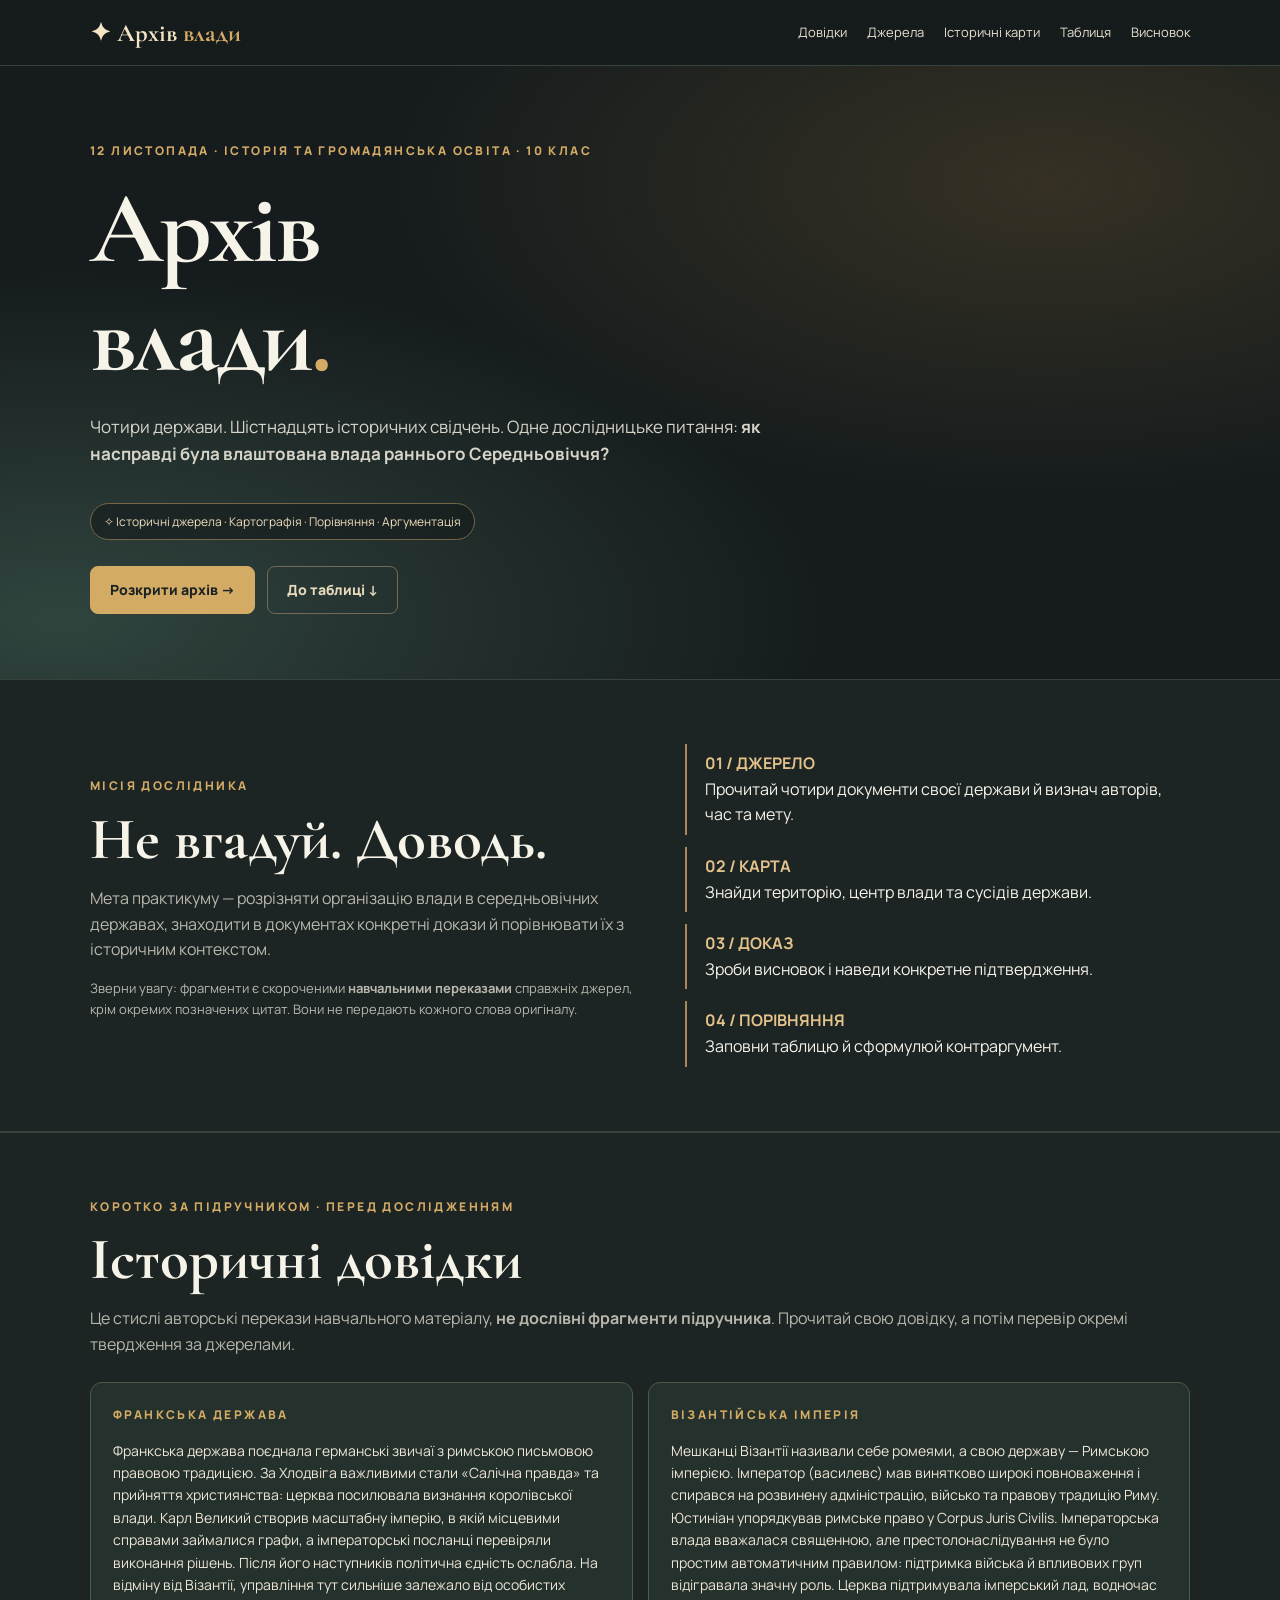
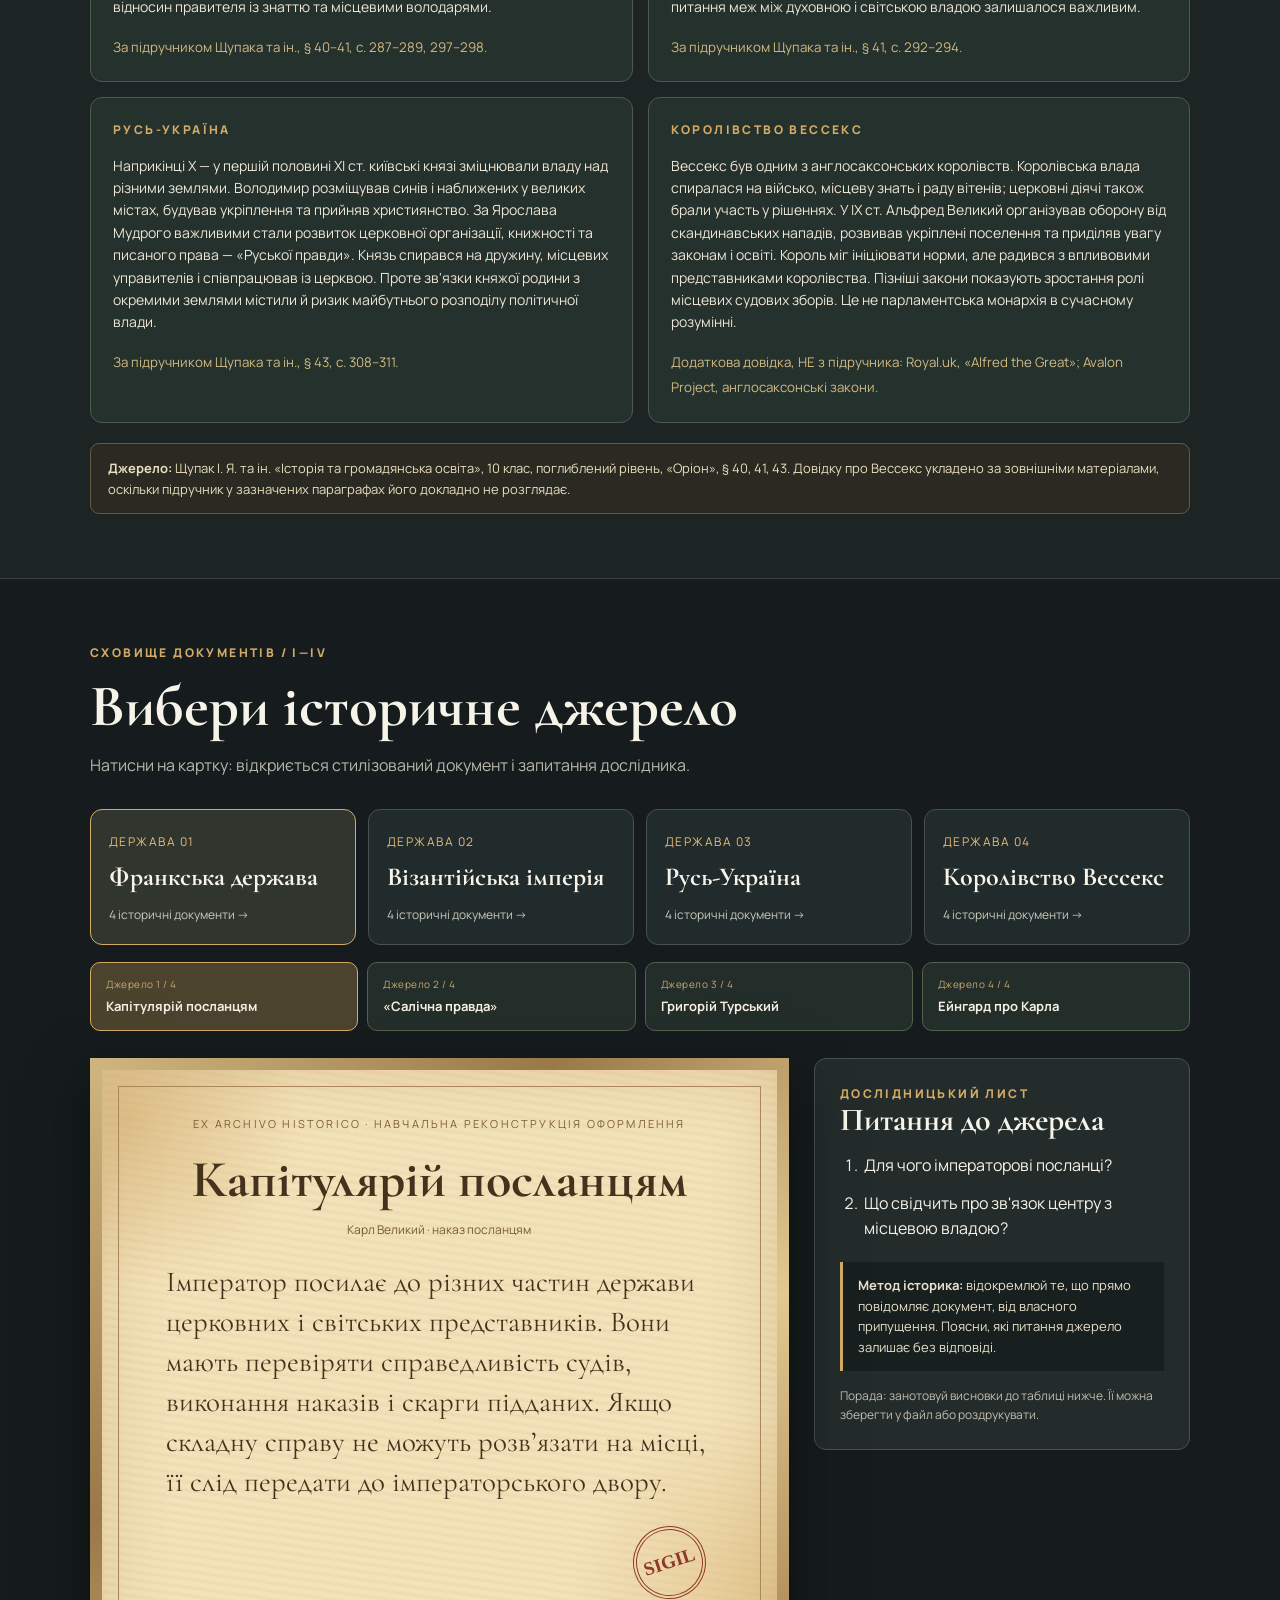
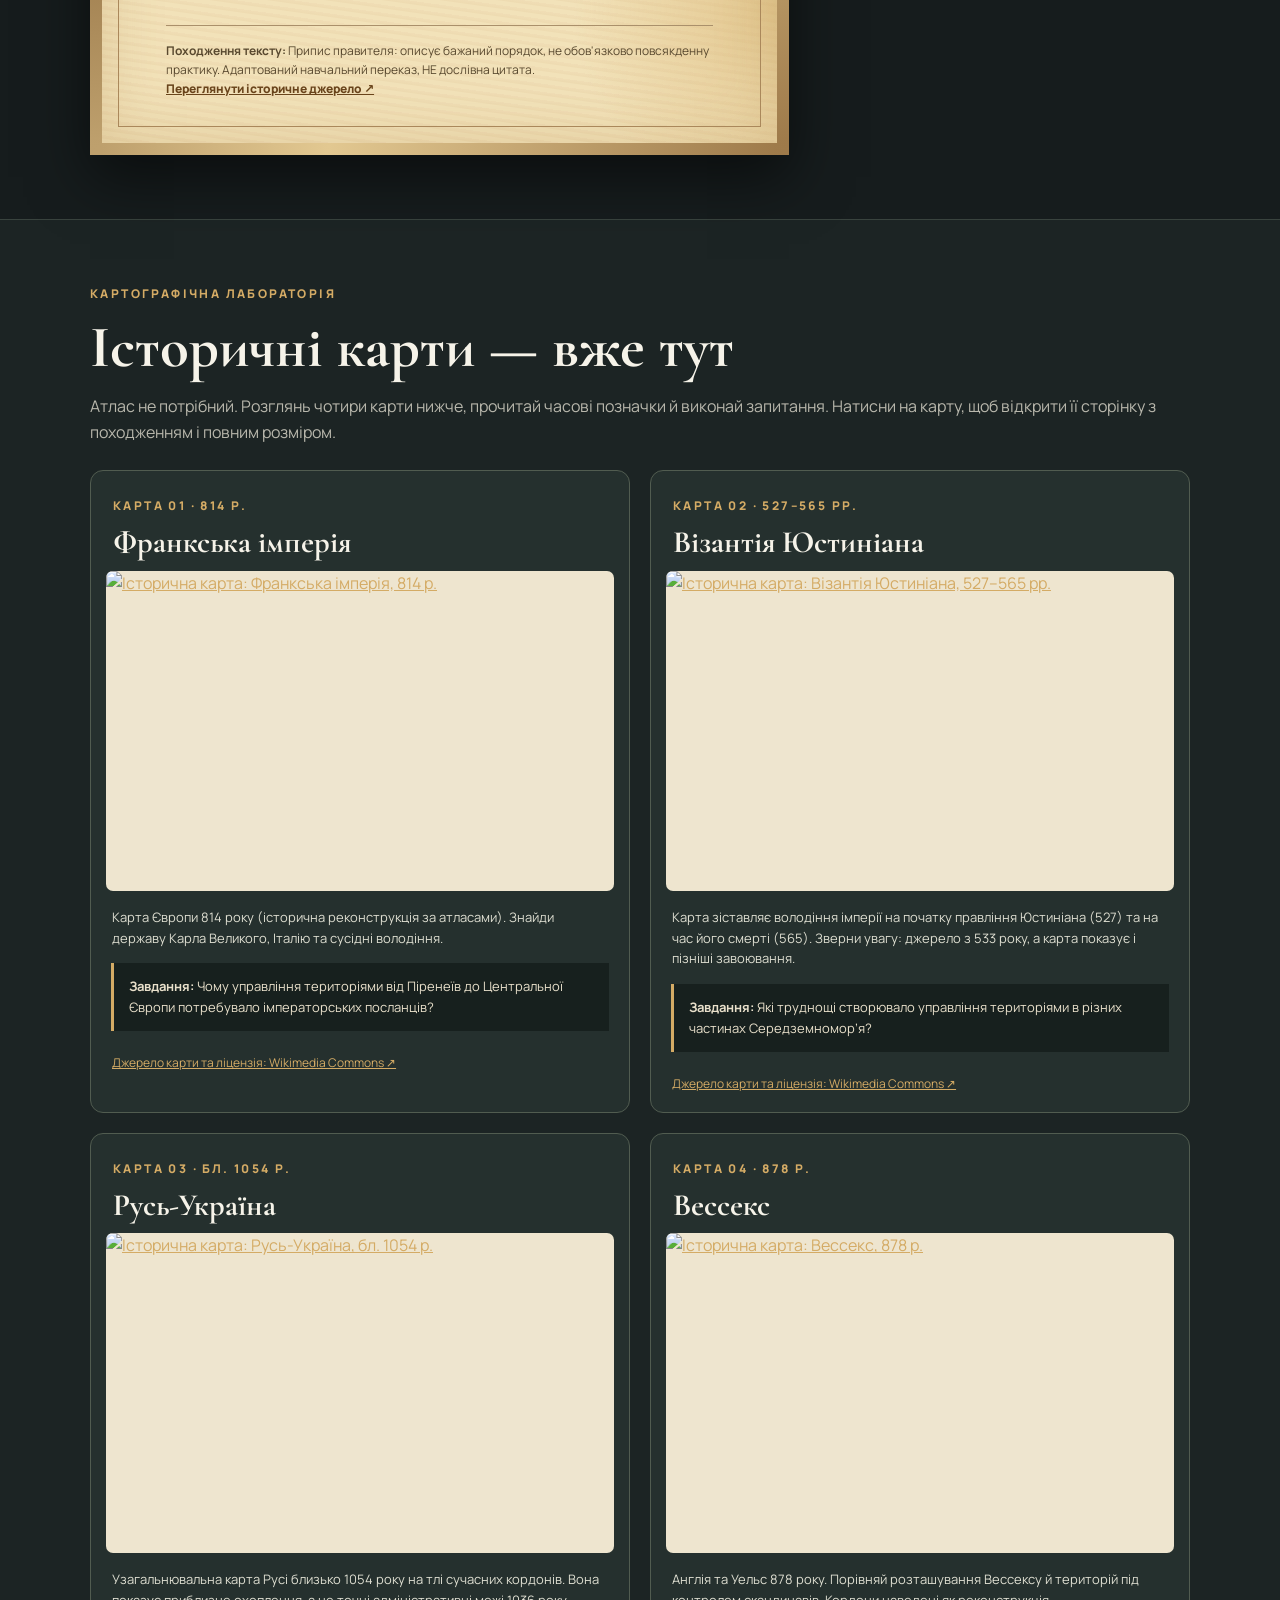
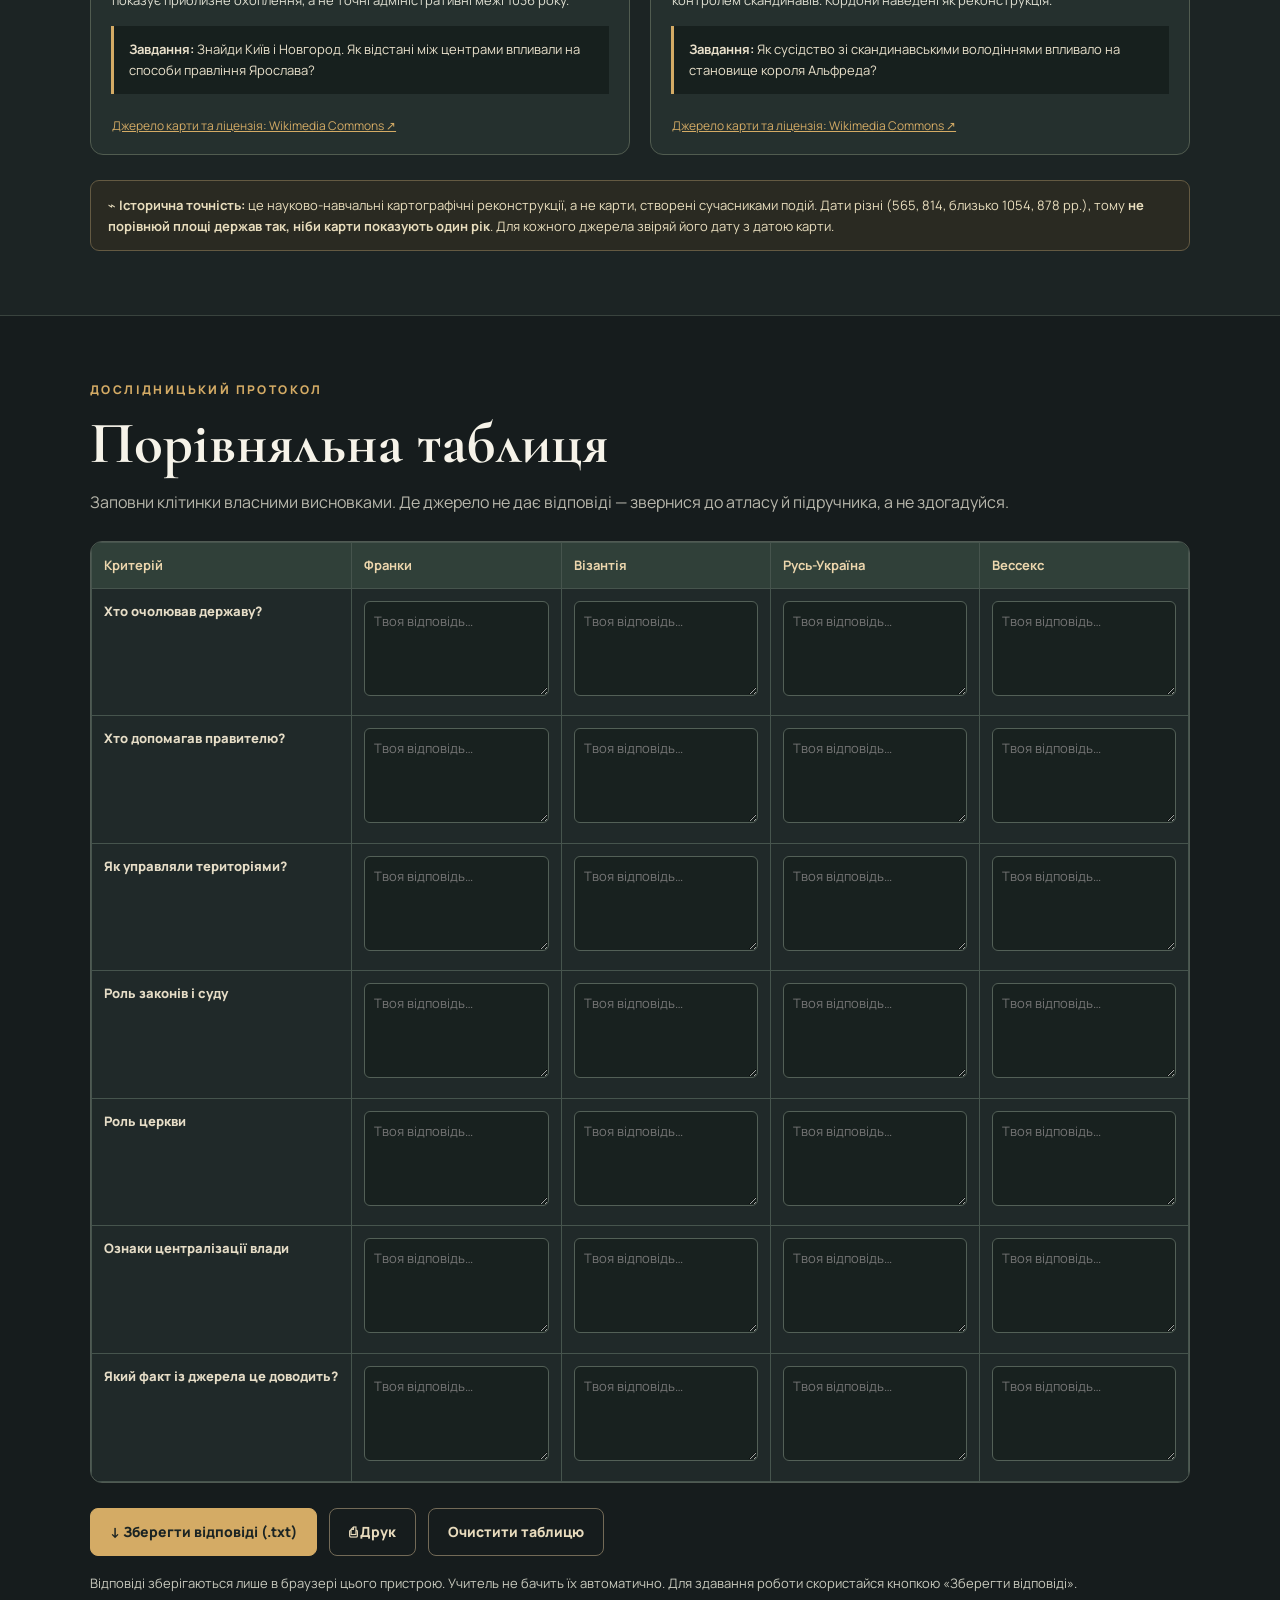
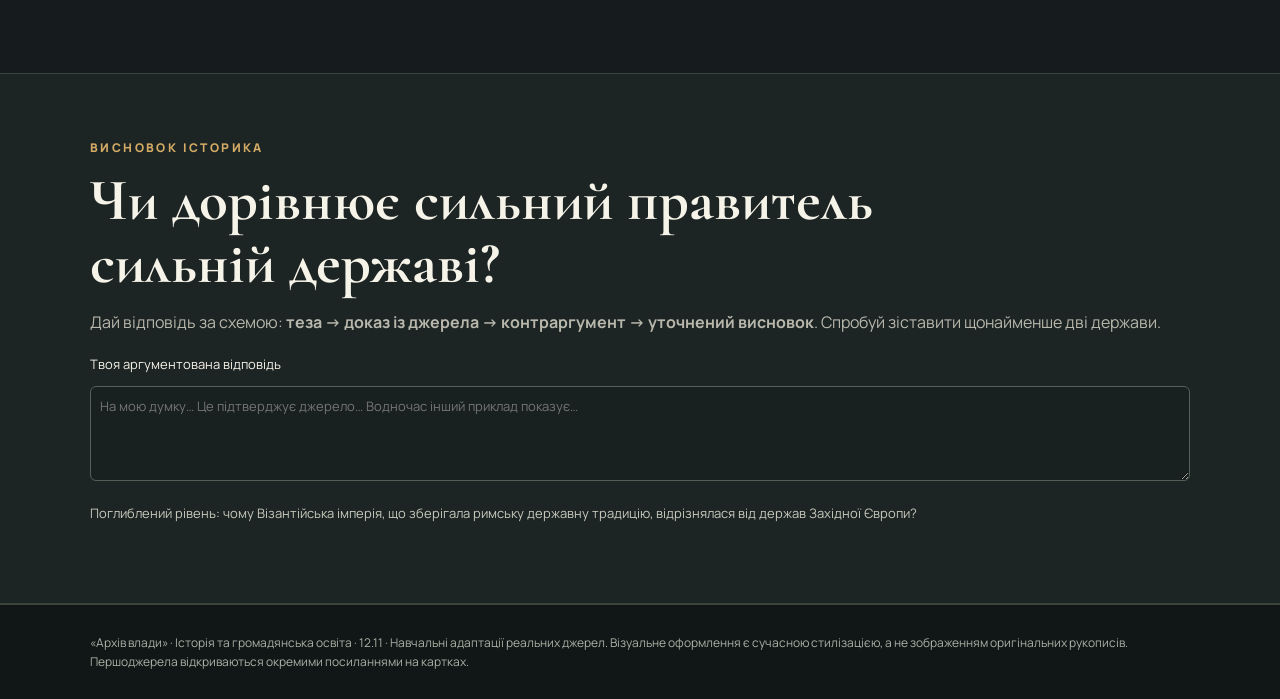
==== Історія та ГО/12.11/index.html @ 0105c7e1 "Виправити порівняльну таблицю для 4 держав після додавання 16 джерел" ====
<!doctype html>
<html lang="uk">
<head>
<meta charset="utf-8"><meta name="viewport" content="width=device-width,initial-scale=1">
<meta name="theme-color" content="#171d20"><meta name="description" content="Інтерактивний історичний практикум для 10 класу: досліджуємо форми влади ранньосередньовічних держав за історичними джерелами.">
<title>Архів влади — Практикум 12.11</title>
<style>
@import url('https://fonts.googleapis.com/css2?family=Cormorant+Garamond:wght@500;600;700&family=Manrope:wght@400;500;600;700;800&display=swap');
:root{--bg:#161c1d;--panel:#212a2a;--cream:#f4e5bd;--ink:#44321d;--gold:#d4ab65;--muted:#b8b7ac;--line:#56605a}
*{box-sizing:border-box}html{scroll-behavior:smooth}body{margin:0;background:var(--bg);color:#f6f3e9;font-family:Manrope,system-ui,sans-serif;line-height:1.6}button,textarea,input{font:inherit}a{color:var(--gold)}button{cursor:pointer}
.wrap{width:min(1100px,calc(100% - 36px));margin:auto}
header{border-bottom:1px solid #38423f;background:#161c1de8;position:sticky;top:0;z-index:10;backdrop-filter:blur(15px)}
.bar{display:flex;gap:20px;justify-content:space-between;align-items:center;min-height:65px}.brand{font-family:'Cormorant Garamond',serif;font-size:25px;font-weight:700;color:#f4e6c5;text-decoration:none}.brand span{color:var(--gold)}
nav{display:flex;gap:20px;flex-wrap:wrap}nav a{color:#e8e1d2;text-decoration:none;font-size:13px}nav a:hover{color:var(--gold)}
.hero{padding:75px 0 65px;position:relative;overflow:hidden;background:radial-gradient(ellipse at 82% 19%,#5a482b77,transparent 44%),radial-gradient(ellipse at 5% 90%,#30443e,transparent 44%)}
.eyebrow{color:var(--gold);font-size:12px;letter-spacing:.2em;font-weight:800;text-transform:uppercase}
h1,h2,h3{font-family:'Cormorant Garamond',Georgia,serif;line-height:1.06;margin:0}h1{font-size:clamp(56px,8vw,112px);margin:14px 0 22px;letter-spacing:-.03em}h2{font-size:clamp(38px,5vw,59px);margin:12px 0 16px}h3{font-size:31px}p{margin:0 0 15px}.lead{font-size:17px;max-width:680px;color:#d7d5ca}.hero__badge{display:inline-flex;border:1px solid #776548;padding:8px 13px;border-radius:40px;background:#151a1b99;font-size:12px;color:#edddbc;margin-top:20px}
.actions{display:flex;gap:12px;flex-wrap:wrap;margin-top:26px}.btn{display:inline-flex;align-items:center;justify-content:center;gap:8px;text-decoration:none;color:#1b2423;background:var(--gold);border:1px solid var(--gold);border-radius:8px;padding:12px 19px;font-weight:800;font-size:14px}.btn.alt{background:transparent;color:#e8dbbd;border-color:#736a57}.btn:hover{filter:brightness(1.11)}
section{padding:64px 0}.intro{background:#1c2424;border-block:1px solid #39433e}.intro-grid{display:grid;grid-template-columns:1.1fr 1fr;gap:40px;align-items:center}.muted{color:var(--muted)}.steps{display:grid;gap:12px}.step{border-left:2px solid #aa8757;padding:7px 0 7px 18px}.step b{color:#e4c38b}.small{font-size:13px}
.card-grid{display:grid;grid-template-columns:repeat(4,1fr);gap:12px;margin-top:30px}.mini{border:1px solid #48514b;background:#222b2b;padding:18px;border-radius:12px;text-align:left;color:inherit}.mini:hover,.mini.active{border-color:var(--gold);background:#30362e}.mini .digit{color:#e8bb76;font-size:12px;letter-spacing:.12em}.mini strong{display:block;font-family:'Cormorant Garamond',serif;font-size:26px;line-height:1.12;margin:9px 0}.mini span:last-child{color:#c9c9be;font-size:12px}
.document-layout{display:grid;grid-template-columns:minmax(0,1.3fr) minmax(275px,.7fr);gap:25px;align-items:start;margin-top:27px}.parchment{position:relative;padding:45px clamp(22px,5vw,65px);color:var(--ink);border:12px solid #b99a64;border-image:linear-gradient(135deg,#ceb47e,#9a7849,#e2c891,#9e7a4a) 1;background:radial-gradient(circle at 4% 7%,#d4ae70a0,transparent 19%),radial-gradient(circle at 99% 80%,#d9b67599,transparent 23%),repeating-linear-gradient(8deg,#f2e2b9,#f2e2b9 4px,#eedbb1 5px,#f0ddb5 8px);box-shadow:0 22px 55px #0008,inset 0 0 60px #a67d3944;min-height:530px}
.parchment:before{content:"";position:absolute;inset:16px;border:1px solid #aa885b;pointer-events:none}.archive-mark{font-size:11px;letter-spacing:.2em;text-transform:uppercase;text-align:center;color:#795d38;margin-bottom:20px}.parchment h3{font-size:clamp(35px,4.5vw,52px);text-align:center}.folio{text-align:center;margin:12px 0 23px;color:#775b33;font-size:12px}.script{font-family:'Cormorant Garamond',Georgia,serif;font-size:clamp(23px,2.4vw,29px);line-height:1.38;white-space:pre-line}.seal{font-family:Georgia,serif;border:4px double #8d3829;color:#8d3829;width:73px;height:73px;border-radius:50%;display:grid;place-items:center;font-weight:700;transform:rotate(-18deg);margin:24px 7px 0 auto;font-size:19px}.source-note{margin-top:26px;border-top:1px solid #aa906b;padding-top:15px;font-size:12px;color:#59492f}.source-note a{color:#69441b;font-weight:800}
.research{background:#232c2b;border:1px solid #47524d;padding:25px;border-radius:12px}.research h3{font-size:32px}.research ol{padding-left:21px}.research li{padding-left:3px;margin:12px 0}.prompt{background:#17201e;border-left:3px solid var(--gold);padding:13px 15px;font-size:13px;color:#e9e0cb;margin-top:20px}.details{margin-top:15px;font-size:12px;color:#c2bcb0}
#atlas{background:#1c2424;border-block:1px solid #39433e}.atlas-grid{display:grid;grid-template-columns:repeat(2,1fr);gap:14px;margin:25px 0}.atlas-item{background:#242e2d;border:1px solid #46524b;border-radius:12px;padding:18px}.atlas-item h3{font-size:27px;margin-bottom:8px}.atlas-item p{font-size:13px;color:#d5d3c7}.atlas-item b{color:var(--gold)}.notice{font-size:13px;padding:14px 17px;border:1px solid #645a42;background:#2a2a22;border-radius:9px;color:#e8ddbd}
.table-scroll{overflow:auto;border:1px solid #505a53;border-radius:12px;margin:25px 0;background:#202929}
table{border-collapse:collapse;width:100%;min-width:950px}th,td{border:1px solid #46544d;padding:12px;vertical-align:top}th{background:#304039;text-align:left;color:#ecd6ad;font-size:13px}td:first-child{font-weight:800;min-width:180px;color:#e6ddc7;font-size:13px}textarea{width:100%;resize:vertical;min-height:95px;border:1px solid #536057;border-radius:6px;background:#18211f;color:#f3eddc;padding:9px;outline:none;font-size:13px}textarea:focus{border-color:#d7b875}.response{width:100%;min-height:95px;margin-top:10px}.bar-actions{display:flex;gap:12px;flex-wrap:wrap;margin:17px 0}.secondary{color:#c8c9bd;font-size:13px}.foot{background:#111716;border-top:1px solid #3d463e;padding:28px 0;color:#aab1a7;font-size:12px}.foot a{color:#d4b97c}.sr{position:absolute;width:1px;height:1px;overflow:hidden;clip:rect(0,0,0,0)}@media(max-width:850px){.card-grid{grid-template-columns:repeat(2,1fr)}.document-layout,.intro-grid{grid-template-columns:1fr}.atlas-grid{grid-template-columns:1fr}nav{gap:10px}nav a{font-size:11px}}@media(max-width:500px){h1{font-size:56px}.brand{font-size:21px}.bar{align-items:flex-start;flex-direction:column;padding:10px 0;gap:7px}.card-grid{gap:8px}.mini{padding:13px}.mini strong{font-size:22px}.parchment{padding:33px 20px;border-width:7px}.script{font-size:23px}section{padding:46px 0}}
@media print{header,.actions,.card-grid,.bar-actions,.foot{display:none!important}body{background:white;color:black}section{padding:16px 0}.parchment{box-shadow:none;min-height:auto}.document-layout{display:block}.research{margin-top:15px;color:black;background:white}.table-scroll{overflow:visible}table{min-width:0}textarea{color:black;background:white}}
.atlas-map-grid{display:grid;grid-template-columns:repeat(2,minmax(0,1fr));gap:20px;margin:25px 0}.atlas-map{padding:15px;border-radius:13px;border:1px solid #515c50;background:#25302e;overflow:hidden}.atlas-map__top{padding:6px 7px 12px}.atlas-map__top h3{margin-top:8px}.atlas-map img{display:block;width:100%;height:320px;object-fit:contain;background:#eee5cf;border-radius:7px;transition:transform .2s}.atlas-map a:hover img{transform:scale(1.015)}.atlas-map p{padding:16px 6px 0;color:#deded1;font-size:13px}.atlas-map .prompt{margin:10px 5px}.map-credit{display:inline-block;padding:12px 6px 4px;font-size:12px}@media(max-width:750px){.atlas-map-grid{grid-template-columns:1fr}.atlas-map img{height:auto;max-height:460px}}@media print{.atlas-map-grid{grid-template-columns:1fr}.atlas-map{break-inside:avoid}.atlas-map img{height:230px}}.context-grid{display:grid;grid-template-columns:repeat(2,minmax(0,1fr));gap:15px;margin-top:25px}.context-card{background:#25312d;border:1px solid #4d5a4d;padding:22px;border-radius:12px}.context-card p{margin:15px 0;color:#eee6d7;font-size:14px}.context-card small{color:#cfb982}.source-switch{display:flex;gap:9px;flex-wrap:wrap;margin-top:17px}.source-button{flex:1 1 180px;background:#232d29;border:1px solid #56604f;color:#f4eee3;text-align:left;border-radius:10px;padding:13px 15px}.source-button small{display:block;color:#c7a870;letter-spacing:.05em;font-size:10px}.source-button span{display:block;margin-top:4px;font-size:13px;font-weight:700}.source-button.picked{background:#4c432f;border-color:#d4ab65}@media(max-width:740px){.context-grid{grid-template-columns:1fr}}</style>
</head>
<body>
<header><div class="wrap bar"><a class="brand" href="#">✦ Архів <span>влади</span></a><nav><a href="#context">Довідки</a><a href="#archive">Джерела</a><a href="#atlas">Історичні карти</a><a href="#comparison">Таблиця</a><a href="#conclusion">Висновок</a></nav></div></header>
<main>
<div class="hero"><div class="wrap"><div class="eyebrow">12 листопада · Історія та громадянська освіта · 10 клас</div><h1>Архів<br>влади<span style="color:var(--gold)">.</span></h1><p class="lead">Чотири держави. Шістнадцять історичних свідчень. Одне дослідницьке питання: <b>як насправді була влаштована влада раннього Середньовіччя?</b></p><span class="hero__badge">✧ Історичні джерела · Картографія · Порівняння · Аргументація</span><div class="actions"><a class="btn" href="#archive">Розкрити архів →</a><a class="btn alt" href="#comparison">До таблиці ↓</a></div></div></div>
<section class="intro"><div class="wrap intro-grid"><div><div class="eyebrow">Місія дослідника</div><h2>Не вгадуй. Доводь.</h2><p class="muted">Мета практикуму — розрізняти організацію влади в середньовічних державах, знаходити в документах конкретні докази й порівнювати їх з історичним контекстом.</p><p class="small muted">Зверни увагу: фрагменти є скороченими <b>навчальними переказами</b> справжніх джерел, крім окремих позначених цитат. Вони не передають кожного слова оригіналу.</p></div><div class="steps"><div class="step"><b>01 / ДЖЕРЕЛО</b><div>Прочитай чотири документи своєї держави й визнач авторів, час та мету.</div></div><div class="step"><b>02 / КАРТА</b><div>Знайди територію, центр влади та сусідів держави.</div></div><div class="step"><b>03 / ДОКАЗ</b><div>Зроби висновок і наведи конкретне підтвердження.</div></div><div class="step"><b>04 / ПОРІВНЯННЯ</b><div>Заповни таблицю й сформулюй контраргумент.</div></div></div></div></section>
<section id="context" class="intro"><div class="wrap"><div class="eyebrow">Коротко за підручником · перед дослідженням</div><h2>Історичні довідки</h2><p class="muted">Це стислі авторські перекази навчального матеріалу, <b>не дослівні фрагменти підручника</b>. Прочитай свою довідку, а потім перевір окремі твердження за джерелами.</p><div id="textbook-cards" class="context-grid"></div><div class="notice" style="margin-top:20px"><b>Джерело:</b> Щупак І. Я. та ін. «Історія та громадянська освіта», 10 клас, поглиблений рівень, «Оріон», § 40, 41, 43. Довідку про Вессекс укладено за зовнішніми матеріалами, оскільки підручник у зазначених параграфах його докладно не розглядає.</div></div></section><section id="archive"><div class="wrap"><div class="eyebrow">Сховище документів / I—IV</div><h2>Вибери історичне джерело</h2><p class="muted">Натисни на картку: відкриється стилізований документ і запитання дослідника.</p><div class="card-grid" id="cards"></div><div class="source-switch" id="doc-switcher" aria-label="Вибір документа"></div><div class="document-layout"><article class="parchment"><div class="archive-mark">Ex archivo historico · Навчальна реконструкція оформлення</div><h3 id="doc-title"></h3><div class="folio" id="doc-folio"></div><div class="script" id="doc-text"></div><div class="seal" aria-hidden="true">SIGIL</div><div class="source-note"><b>Походження тексту:</b> <span id="doc-note"></span><div><a id="doc-link" href="#" target="_blank" rel="noopener noreferrer">Переглянути історичне джерело ↗</a></div></div></article><aside class="research"><div class="eyebrow">Дослідницький лист</div><h3>Питання до джерела</h3><ol id="questions"></ol><div class="prompt"><b>Метод історика:</b> відокремлюй те, що прямо повідомляє документ, від власного припущення. Поясни, які питання джерело залишає без відповіді.</div><div class="details">Порада: занотовуй висновки до таблиці нижче. Її можна зберегти у файл або роздрукувати.</div></aside></div></div></section>
<section id="atlas"><div class="wrap"><div class="eyebrow">Картографічна лабораторія</div><h2>Історичні карти — вже тут</h2><p class="muted">Атлас не потрібний. Розглянь чотири карти нижче, прочитай часові позначки й виконай запитання. Натисни на карту, щоб відкрити її сторінку з походженням і повним розміром.</p><div class="atlas-map-grid"><article class="atlas-map"><div class="atlas-map__top"><span class="eyebrow">КАРТА 01 · 814 р.</span><h3>Франкська імперія</h3></div><a href="https://commons.wikimedia.org/wiki/File:Europe_in_814%2C_Charlemagne%2C_Krum%2C_Nicephorus_I.png" target="_blank" rel="noopener noreferrer" title="Відкрити опис і походження карти"><img loading="lazy" src="https://commons.wikimedia.org/wiki/Special:Redirect/file/Europe%20in%20814%2C%20Charlemagne%2C%20Krum%2C%20Nicephorus%20I.png" alt="Історична карта: Франкська імперія, 814 р." decoding="async"></a><p>Карта Європи 814 року (історична реконструкція за атласами). Знайди державу Карла Великого, Італію та сусідні володіння.</p><div class="prompt"><b>Завдання:</b> Чому управління територіями від Піренеїв до Центральної Європи потребувало імператорських посланців?</div><a href="https://commons.wikimedia.org/wiki/File:Europe_in_814%2C_Charlemagne%2C_Krum%2C_Nicephorus_I.png" target="_blank" rel="noopener noreferrer" class="map-credit">Джерело карти та ліцензія: Wikimedia Commons ↗</a></article><article class="atlas-map"><div class="atlas-map__top"><span class="eyebrow">КАРТА 02 · 527–565 рр.</span><h3>Візантія Юстиніана</h3></div><a href="https://commons.wikimedia.org/wiki/File:Justinien_527-565.svg" target="_blank" rel="noopener noreferrer" title="Відкрити опис і походження карти"><img loading="lazy" src="https://commons.wikimedia.org/wiki/Special:Redirect/file/Justinien%20527-565.svg" alt="Історична карта: Візантія Юстиніана, 527–565 рр." decoding="async"></a><p>Карта зіставляє володіння імперії на початку правління Юстиніана (527) та на час його смерті (565). Зверни увагу: джерело з 533 року, а карта показує і пізніші завоювання.</p><div class="prompt"><b>Завдання:</b> Які труднощі створювало управління територіями в різних частинах Середземномор’я?</div><a href="https://commons.wikimedia.org/wiki/File:Justinien_527-565.svg" target="_blank" rel="noopener noreferrer" class="map-credit">Джерело карти та ліцензія: Wikimedia Commons ↗</a></article><article class="atlas-map"><div class="atlas-map__top"><span class="eyebrow">КАРТА 03 · бл. 1054 р.</span><h3>Русь-Україна</h3></div><a href="https://commons.wikimedia.org/wiki/File:Kievan_Rus_in_the_11th_Century.png" target="_blank" rel="noopener noreferrer" title="Відкрити опис і походження карти"><img loading="lazy" src="https://commons.wikimedia.org/wiki/Special:Redirect/file/Kievan%20Rus%20in%20the%2011th%20Century.png" alt="Історична карта: Русь-Україна, бл. 1054 р." decoding="async"></a><p>Узагальнювальна карта Русі близько 1054 року на тлі сучасних кордонів. Вона показує приблизне охоплення, а не точні адміністративні межі 1036 року.</p><div class="prompt"><b>Завдання:</b> Знайди Київ і Новгород. Як відстані між центрами впливали на способи правління Ярослава?</div><a href="https://commons.wikimedia.org/wiki/File:Kievan_Rus_in_the_11th_Century.png" target="_blank" rel="noopener noreferrer" class="map-credit">Джерело карти та ліцензія: Wikimedia Commons ↗</a></article><article class="atlas-map"><div class="atlas-map__top"><span class="eyebrow">КАРТА 04 · 878 р.</span><h3>Вессекс</h3></div><a href="https://commons.wikimedia.org/wiki/File:England_878.svg" target="_blank" rel="noopener noreferrer" title="Відкрити опис і походження карти"><img loading="lazy" src="https://commons.wikimedia.org/wiki/Special:Redirect/file/England%20878.svg" alt="Історична карта: Вессекс, 878 р." decoding="async"></a><p>Англія та Уельс 878 року. Порівняй розташування Вессексу й територій під контролем скандинавів. Кордони наведені як реконструкція.</p><div class="prompt"><b>Завдання:</b> Як сусідство зі скандинавськими володіннями впливало на становище короля Альфреда?</div><a href="https://commons.wikimedia.org/wiki/File:England_878.svg" target="_blank" rel="noopener noreferrer" class="map-credit">Джерело карти та ліцензія: Wikimedia Commons ↗</a></article></div><div class="notice">⌁ <b>Історична точність:</b> це науково-навчальні картографічні реконструкції, а не карти, створені сучасниками подій. Дати різні (565, 814, близько 1054, 878 рр.), тому <b>не порівнюй площі держав так, ніби карти показують один рік</b>. Для кожного джерела звіряй його дату з датою карти.</div></div></section><section id="comparison"><div class="wrap"><div class="eyebrow">Дослідницький протокол</div><h2>Порівняльна таблиця</h2><p class="muted">Заповни клітинки власними висновками. Де джерело не дає відповіді — звернися до атласу й підручника, а не здогадуйся.</p><div class="table-scroll"><table id="matrix"><thead><tr><th>Критерій</th><th>Франки</th><th>Візантія</th><th>Русь-Україна</th><th>Вессекс</th></tr></thead><tbody></tbody></table></div><div class="bar-actions"><button class="btn" id="download" type="button">↓ Зберегти відповіді (.txt)</button><button class="btn alt" id="print" type="button">⎙ Друк</button><button class="btn alt" id="clear" type="button">Очистити таблицю</button></div><p class="secondary">Відповіді зберігаються лише в браузері цього пристрою. Учитель не бачить їх автоматично. Для здавання роботи скористайся кнопкою «Зберегти відповіді».</p></div></section>
<section id="conclusion" class="intro"><div class="wrap"><div class="eyebrow">Висновок історика</div><h2>Чи дорівнює сильний правитель<br>сильній державі?</h2><p class="muted">Дай відповідь за схемою: <b>теза → доказ із джерела → контраргумент → уточнений висновок</b>. Спробуй зіставити щонайменше дві держави.</p><label for="final-answer" class="small">Твоя аргументована відповідь</label><textarea class="response" id="final-answer" placeholder="На мою думку… Це підтверджує джерело… Водночас інший приклад показує…"></textarea><p class="secondary" style="margin-top:14px">Поглиблений рівень: чому Візантійська імперія, що зберігала римську державну традицію, відрізнялася від держав Західної Європи?</p></div></section>
</main>
<footer class="foot"><div class="wrap">«Архів влади» · Історія та громадянська освіта · 12.11 · Навчальні адаптації реальних джерел. Візуальне оформлення є сучасною стилізацією, а не зображенням оригінальних рукописів.<br>Першоджерела відкриваються окремими посиланнями на картках.</div></footer>
<script>
const documents=[{"group":"fr","title":"Капітулярій посланцям","time":"802 р.","folio":"Карл Великий · наказ посланцям","text":"Імператор посилає до різних частин держави церковних і світських представників. Вони мають перевіряти справедливість судів, виконання наказів і скарги підданих. Якщо складну справу не можуть розв’язати на місці, її слід передати до імператорського двору.","note":"Припис правителя: описує бажаний порядок, не обов'язково повсякденну практику.","url":"https://sourcebooks.fordham.edu/source/802Charlemagne-capitulary.asp","q":["Для чого імператорові посланці?","Що свідчить про зв'язок центру з місцевою владою?"]},{"group":"fr","title":"«Салічна правда»","time":"VI ст. (основа збірника)","folio":"Правові норми салічних франків","text":"Збірник установлює грошові штрафи за різні порушення: за крадіжку, тілесні ушкодження, неприбуття на судовий виклик. За викрадення королівського бика покарання вище, ніж за викрадення деяких інших тварин. Суд і штрафи показують прагнення впорядкувати конфлікти через писане право.","note":"Норми права: це припис, а не статистика реальних злочинів. Текст зберігся у пізніших редакціях.","url":"https://sourcebooks.fordham.edu/source/salic-law.asp","q":["Як королівська влада захищена в законі?","Чому грошові штрафи важливі для держави?"]},{"group":"fr","title":"Григорій Турський","time":"кінець VI ст.","folio":"«Історія франків» · хрещення Хлодвіга","text":"Хроніст розповідає, як король Хлодвіг після воєнних випробувань прийняв християнство. Єпископ охрестив правителя, а приклад короля наслідували воїни. Оповідь підкреслює релігійне значення події й показує зміцнення зв'язків королівської влади з церквою.","note":"Церковний автор писав через десятиліття після подій; зверни увагу на його релігійний погляд.","url":"https://sourcebooks.fordham.edu/source/gregory-clovisconv.asp","q":["Як хрещення могло допомагати королю здобувати підтримку?","Чому позицію хроніста не можна вважати нейтральною?"]},{"group":"fr","title":"Ейнгард про Карла","time":"початок IX ст.","folio":"«Життя Карла Великого» · коронація й спадкоємство","text":"Ейнгард описує імператорську коронацію Карла в Римі 800 року. Наприкінці життя правитель скликав знатних людей держави й за їхньої згоди проголосив сина Людовика спадкоємцем імператорської влади. Оповідь показує роль церковного визнання, знаті та династії.","note":"Придворний біограф Карла: автор міг прагнути підкреслити законність і велич правителя.","url":"https://sourcebooks.fordham.edu/basis/einhard.asp","q":["Чому коронація та згода знаті були важливі?","Що свідчить про династичну передачу влади?"]},{"group":"by","title":"Інституції Юстиніана","time":"533 р.","folio":"Передмова до юридичного зводу","text":"Юстиніан пояснює, що імператорська влада має спиратися одночасно на військову силу та закони. Правитель має перемагати ворогів, а також забезпечувати належне управління в мирний час. Імператор представляє впорядкування права як власну важливу справу.","note":"Офіційна імператорська передмова: самопрезентація влади.","url":"https://droitromain.univ-grenoble-alpes.fr/Anglica/just_proem_Moyle.htm","q":["Які два інструменти влади названо?","Чому збірник законів посилював державу?"]},{"group":"by","title":"Новела VI Юстиніана","time":"535 р.","folio":"Імператорський закон про духовенство","text":"У передмові імператор називає священство та імперську владу двома великими дарами Бога. Перше опікується божественними справами, друга керує людськими. Юстиніан вважає, що гармонія між ними приносить користь державі, а тому імператор дбає і про порядок у церкві.","note":"Офіційний закон: демонструє нормативний ідеал взаємин церкви й держави.","url":"https://droitromain.univ-grenoble-alpes.fr/Anglica/N6_Scott.htm","q":["Чим відрізняються завдання імператора і духовенства?","Чи означає співпраця рівність цих установ?"]},{"group":"by","title":"Прокопій: «Про споруди»","time":"VI ст.","folio":"Опис храму Святої Софії","text":"Прокопій хвалить Юстиніана за зведення храму Святої Софії. Автор розповідає, як імператор залучив досвідчених архітекторів і майстрів з різних місць, підтримав великий будівельний задум і керував його здійсненням. Текст демонструє образ імператора-будівничого.","note":"Панегіричний твір: автор вихваляє імператора; порівняй із наступним текстом.","url":"https://sourcebooks.fordham.edu/source/procop-deaed1.asp","q":["Як будівництво слугувало зміцненню авторитету?","Що вказує на ресурси центральної влади?"]},{"group":"by","title":"Прокопій: «Таємна історія»","time":"VI ст.","folio":"Критика двору Юстиніана","text":"В іншому творі той самий Прокопій звинувачує Юстиніана у продажу високих посад і поблажливості до чиновників, які визискували підданих. За словами автора, це підривало справедливе управління та шкодило населенню провінцій.","note":"Полемічний, ворожий до імператора текст; звинувачення потрібно критично перевіряти.","url":"https://sourcebooks.fordham.edu/basis/procop-anec.asp","q":["Чому автор міг бачити ту саму владу інакше?","Як відокремити звинувачення від доведених фактів?"]},{"group":"ru","title":"Літопис: Володимир і сини","time":"початок XII ст. (опис подій X ст.)","folio":"«Повість минулих літ» · управління містами","text":"Літопис повідомляє, що Володимир розсадив синів у важливих містах: Новгороді, Полоцьку, Турові, Ростові та інших центрах. Через представників власного роду князь намагався пов'язати віддалені землі з київською владою.","note":"Пізніший літописний виклад подій; не плутай дату укладання твору з датою подій.","url":"https://litopys.org.ua/litop/lit06.htm","q":["Чому правитель призначав саме синів?","Які ризики для єдності могла мати така система?"]},{"group":"ru","title":"Літопис: Ярослав","time":"1036 р. (літописна дата)","folio":"«Повість минулих літ» · єдиновладдя","text":"Після смерті брата Мстислава Ярослав зосередив владу над Руською землею. Він поставив сина Володимира в Новгороді та призначив єпископа. Коли печеніги обложили Київ, князь зібрав воїнів і вирушив захищати столицю.","note":"Оповідь літописця про єдиновладдя не доводить однакового контролю над усіма землями.","url":"https://litopys.org.ua/litop/lit07.htm","q":["На які сили спирався князь?","Що в джерелі говорить про централізацію?"]},{"group":"ru","title":"«Руська правда»","time":"XI ст. (ядро тексту)","folio":"Коротка редакція · правила суду й штрафів","text":"Правовий збірник передбачає кровну помсту найближчих родичів у разі вбивства, але водночас визначає грошову сплату, коли помсти немає. Норми встановлюють різні штрафи за образи, шкоду та злочини. Це свідчить про поєднання звичаєвих відносин із княжим судом.","note":"Складний за походженням текст із кількома редакціями; не стверджуй, що кровну помсту скасовано відразу.","url":"https://litopys.org.ua/yushkov/yu.htm","q":["Яка роль княжого суду та штрафів?","Чи означають ці норми рівність людей перед законом?"]},{"group":"ru","title":"Іларіон: «Слово про закон і благодать»","time":"середина XI ст.","folio":"Похвала князям Володимиру та Ярославу","text":"Іларіон прославляє Володимира за хрещення Русі, а Ярослава — за продовження батькової справи, спорудження церков і підтримку християнства. У творі релігійні заслуги князів стають підставою для визнання їхнього авторитету.","note":"Урочистий церковний твір (похвала), а не безсторонній політичний звіт.","url":"https://litopys.org.ua/oldukr2/oldukr52.htm","q":["Як церква підтримувала законність княжої влади?","Що автор прагнув підкреслити, а що міг замовчувати?"]},{"group":"we","title":"Закони короля Іне","time":"бл. 690 р.","folio":"Передмова до законів Вессексу","text":"Король Іне говорить, що укладає правила за порадою батька, єпископів, світських достойників і найповажніших радників народу. Закони мають зміцнити королівство та забезпечити справедливий суд, щоб посадовці не спотворювали постанов.","note":"Офіційна передмова: показує, як король легітимізував законодавчі рішення.","url":"https://avalon.law.yale.edu/medieval/saxlaw.asp","q":["Хто брав участь в ухваленні законів?","Чи свідчить рада про обмеження влади короля?"]},{"group":"we","title":"Закони Альфреда","time":"бл. 890 р.","folio":"Передмова до правового зводу","text":"Альфред зібрав попередні закони, частину зберіг, а частину відхилив за порадою вітенів — своїх радників. Згодом він представив укладений звід раді, і вона схвалила його. Королівська влада поєднувалася з традицією дорадчого узгодження рішень.","note":"Промова правителя: висвітлює його модель доброго королівського правління.","url":"https://avalon.law.yale.edu/medieval/saxlaw.asp","q":["Навіщо правитель звертався до вітенів?","Чому вітен не можна ототожнювати з сучасним парламентом?"]},{"group":"we","title":"Мир Альфреда й Гутрума","time":"кінець IX ст.","folio":"Угода між двома правителями","text":"Мирні умови визначали межі володінь між сторонами та передбачали правила компенсацій за вбивства, порядок присяг і торгівлі. Текст показує, як королівська влада діяла через договори, а не тільки накази чи військову силу.","note":"Дипломатична угода: свідчить про компроміс двох центрів влади.","url":"https://avalon.law.yale.edu/medieval/saxlaw.asp","q":["Навіщо встановлювали межі й компенсації?","Чим договір відрізняється від королівського закону?"]},{"group":"we","title":"Накази Едгара про «сотні»","time":"959–975 рр.","folio":"Правила місцевих зборів і суду","text":"За правління Едгара постанови вимагали регулярних зборів місцевої «сотні» (територіально-судової одиниці), розгляду суперечок і переслідування злодіїв. Частина штрафів ішла місцевій спільноті, частина — лорду. Така система показує роль місцевих установ в управлінні.","note":"Документ пізніший за Альфреда: свідчить про розвиток інституцій, не про точний устрій Вессексу 878 року.","url":"https://avalon.law.yale.edu/medieval/saxlaw.asp","q":["Хто відповідав за суд на місцях?","Як поєднувалися королівська і місцева влада?"]}];
const countries=[["fr","Франкська держава","Франкська держава поєднала германські звичаї з римською письмовою правовою традицією. За Хлодвіга важливими стали «Салічна правда» та прийняття християнства: церква посилювала визнання королівської влади. Карл Великий створив масштабну імперію, в якій місцевими справами займалися графи, а імператорські посланці перевіряли виконання рішень. Після його наступників політична єдність ослабла. На відміну від Візантії, управління тут сильніше залежало від особистих відносин правителя із знаттю та місцевими володарями.","За підручником Щупака та ін., § 40–41, с. 287–289, 297–298."],["by","Візантійська імперія","Мешканці Візантії називали себе ромеями, а свою державу — Римською імперією. Імператор (василевс) мав винятково широкі повноваження і спирався на розвинену адміністрацію, військо та правову традицію Риму. Юстиніан упорядкував римське право у Corpus Juris Civilis. Імператорська влада вважалася священною, але престолонаслідування не було простим автоматичним правилом: підтримка війська й впливових груп відігравала значну роль. Церква підтримувала імперський лад, водночас питання меж між духовною і світською владою залишалося важливим.","За підручником Щупака та ін., § 41, с. 292–294."],["ru","Русь-Україна","Наприкінці X — у першій половині XI ст. київські князі зміцнювали владу над різними землями. Володимир розміщував синів і наближених у великих містах, будував укріплення та прийняв християнство. За Ярослава Мудрого важливими стали розвиток церковної організації, книжності та писаного права — «Руської правди». Князь спирався на дружину, місцевих управителів і співпрацював із церквою. Проте зв'язки княжої родини з окремими землями містили й ризик майбутнього розподілу політичної влади.","За підручником Щупака та ін., § 43, с. 308–311."],["we","Королівство Вессекс","Вессекс був одним з англосаксонських королівств. Королівська влада спиралася на військо, місцеву знать і раду вітенів; церковні діячі також брали участь у рішеннях. У IX ст. Альфред Великий організував оборону від скандинавських нападів, розвивав укріплені поселення та приділяв увагу законам і освіті. Король міг ініціювати норми, але радився з впливовими представниками королівства. Пізніші закони показують зростання ролі місцевих судових зборів. Це не парламентська монархія в сучасному розумінні.","Додаткова довідка, НЕ з підручника: Royal.uk, «Alfred the Great»; Avalon Project, англосаксонські закони."]];
let current=0, currentGroup='fr';
const groupNames={fr:"Франкська держава",by:"Візантійська імперія",ru:"Русь-Україна",we:"Королівство Вессекс"};
document.getElementById('textbook-cards').innerHTML=countries.map(([g,name,t,n])=>'<article class="context-card"><div class="eyebrow">'+name+'</div><p>'+t+'</p><small>'+n+'</small></article>').join('');
function show(i){current=i;let d=documents[i];currentGroup=d.group;document.querySelectorAll('.mini').forEach(x=>{let active=x.dataset.group===currentGroup;x.classList.toggle('active',active);x.setAttribute('aria-pressed',active?'true':'false')});let same=documents.map((x,j)=>({...x,index:j})).filter(x=>x.group===currentGroup);document.getElementById('doc-switcher').innerHTML=same.map((x,k)=>'<button class="source-button '+(x.index===i?'picked':'')+'" type="button" data-source="'+x.index+'"><small>Джерело '+(k+1)+' / 4</small><span>'+x.title+'</span></button>').join('');document.querySelectorAll('.source-button').forEach(b=>b.addEventListener('click',()=>show(Number(b.dataset.source))));document.getElementById('doc-title').textContent=d.title;document.getElementById('doc-folio').textContent=d.folio;document.getElementById('doc-text').textContent=d.text;document.getElementById('doc-note').textContent=d.note+' Адаптований навчальний переказ, НЕ дослівна цитата.';document.getElementById('doc-link').href=d.url;document.getElementById('questions').replaceChildren(...d.q.map(q=>{let li=document.createElement('li');li.textContent=q;return li}));}
document.getElementById('cards').innerHTML=countries.map(([g,name],i)=>'<button type="button" class="mini" data-group="'+g+'"><span class="digit">ДЕРЖАВА 0'+(i+1)+'</span><strong>'+name+'</strong><span>4 історичні документи →</span></button>').join('');document.querySelectorAll('.mini').forEach(btn=>btn.addEventListener('click',()=>show(documents.findIndex(d=>d.group===btn.dataset.group))));show(0);
const categories=["Хто очолював державу?","Хто допомагав правителю?","Як управляли територіями?","Роль законів і суду","Роль церкви","Ознаки централізації влади","Який факт із джерела це доводить?"];
const tbody=document.querySelector('#matrix tbody');
categories.forEach((category,r)=>{let tr=document.createElement('tr'),first=document.createElement('td');first.textContent=category;tr.appendChild(first);countries.forEach(([g,name],c)=>{let td=document.createElement('td'),area=document.createElement('textarea');area.setAttribute('aria-label',category+' — '+name);area.dataset.key='history1211-cell-'+r+'-'+c;area.placeholder='Твоя відповідь…';try{area.value=localStorage.getItem(area.dataset.key)||''}catch(e){}area.addEventListener('input',()=>{try{localStorage.setItem(area.dataset.key,area.value)}catch(e){}});td.appendChild(area);tr.appendChild(td)});tbody.appendChild(tr)});
const final=document.getElementById('final-answer');try{final.value=localStorage.getItem('history1211-conclusion')||''}catch(e){}final.addEventListener('input',()=>{try{localStorage.setItem('history1211-conclusion',final.value)}catch(e){}});
document.getElementById('download').addEventListener('click',()=>{let lines=['АРХІВ ВЛАДИ — 12.11','Порівняльна таблиця',''];categories.forEach((cat,r)=>{lines.push(cat);countries.forEach(([g,name],c)=>{let a=document.querySelector('[data-key="history1211-cell-'+r+'-'+c+'"]');lines.push('• '+name+': '+(a.value||'—'))});lines.push('')});lines.push('ВИСНОВОК:',final.value||'—');let blob=new Blob([lines.join('\n')],{type:'text/plain;charset=utf-8'}),link=document.createElement('a');link.href=URL.createObjectURL(blob);link.download='arkhiv-vlady-12-11.txt';link.click();setTimeout(()=>URL.revokeObjectURL(link.href),500)});
document.getElementById('print').addEventListener('click',()=>window.print());
document.getElementById('clear').addEventListener('click',()=>{if(!confirm('Очистити всі відповіді на цьому пристрої?'))return;document.querySelectorAll('textarea').forEach(x=>{x.value='';try{localStorage.removeItem(x.dataset.key||'history1211-conclusion')}catch(e){}})});
</script></body></html>
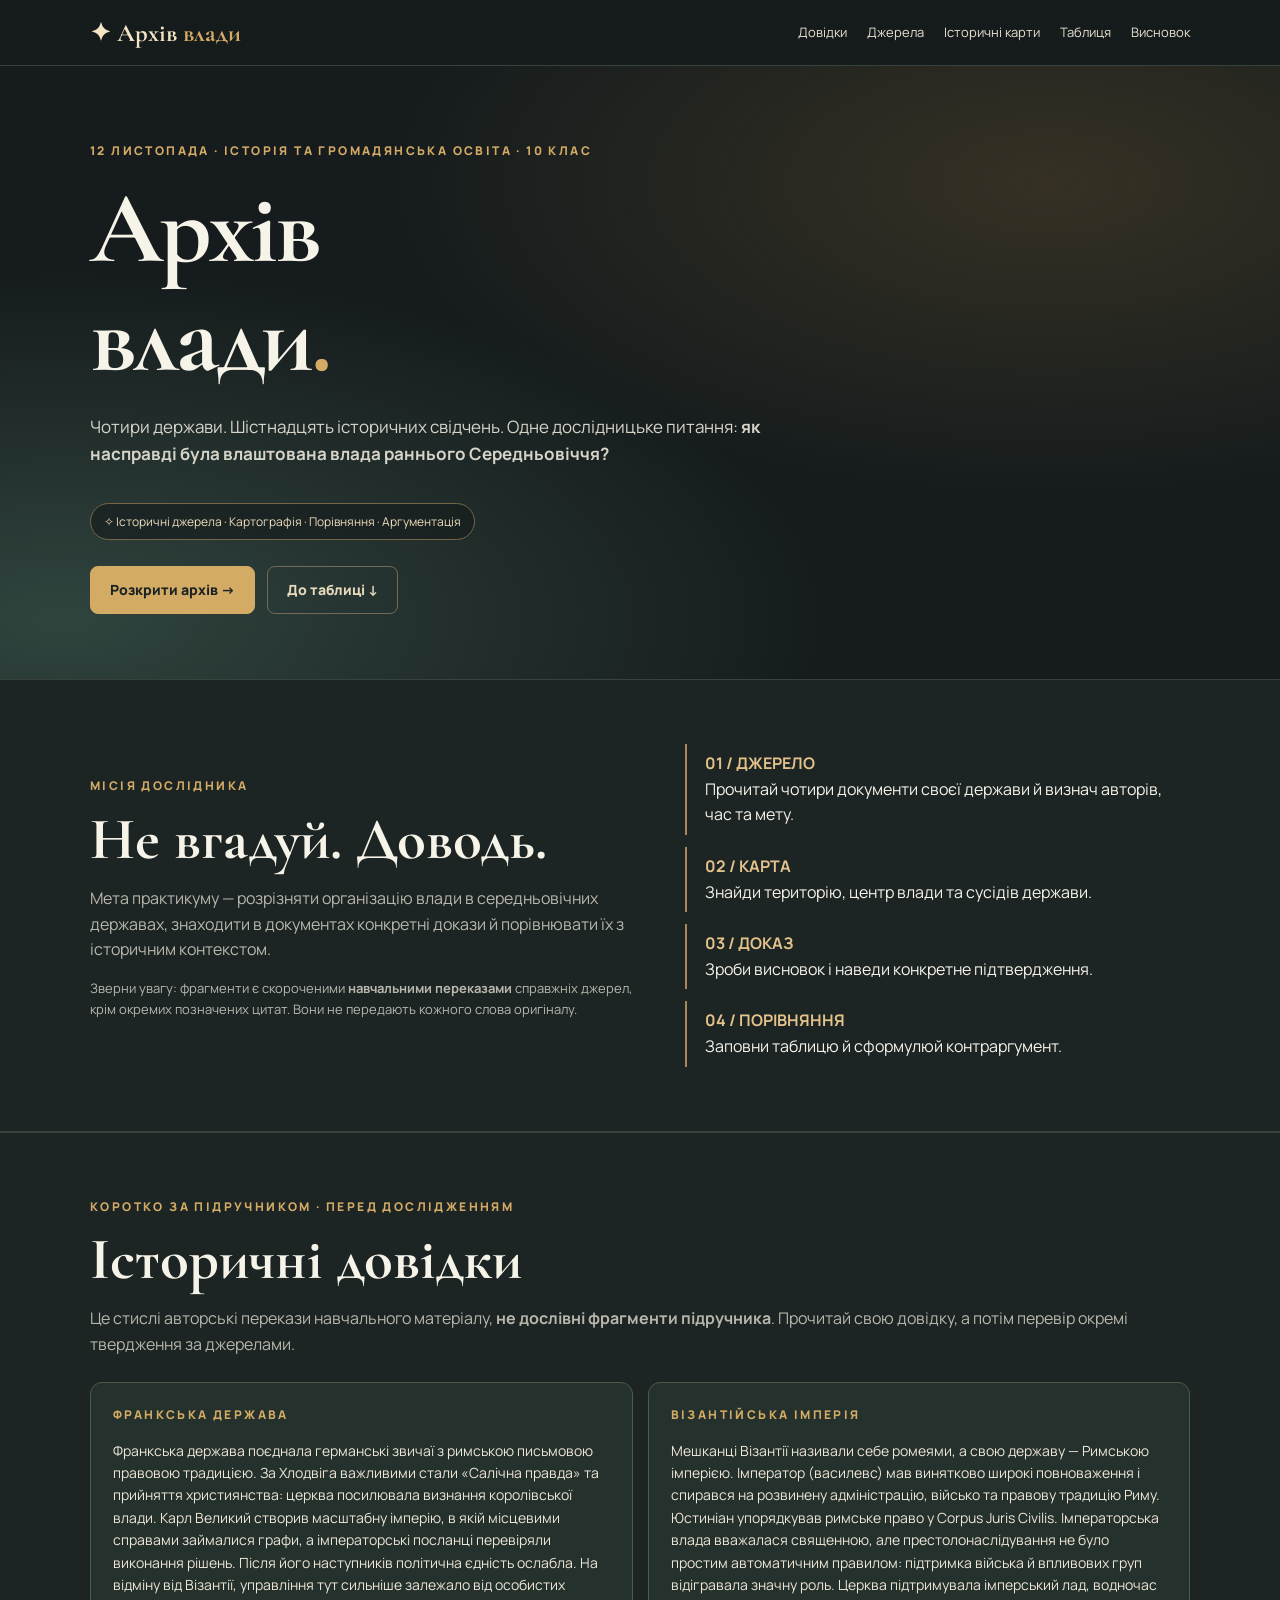
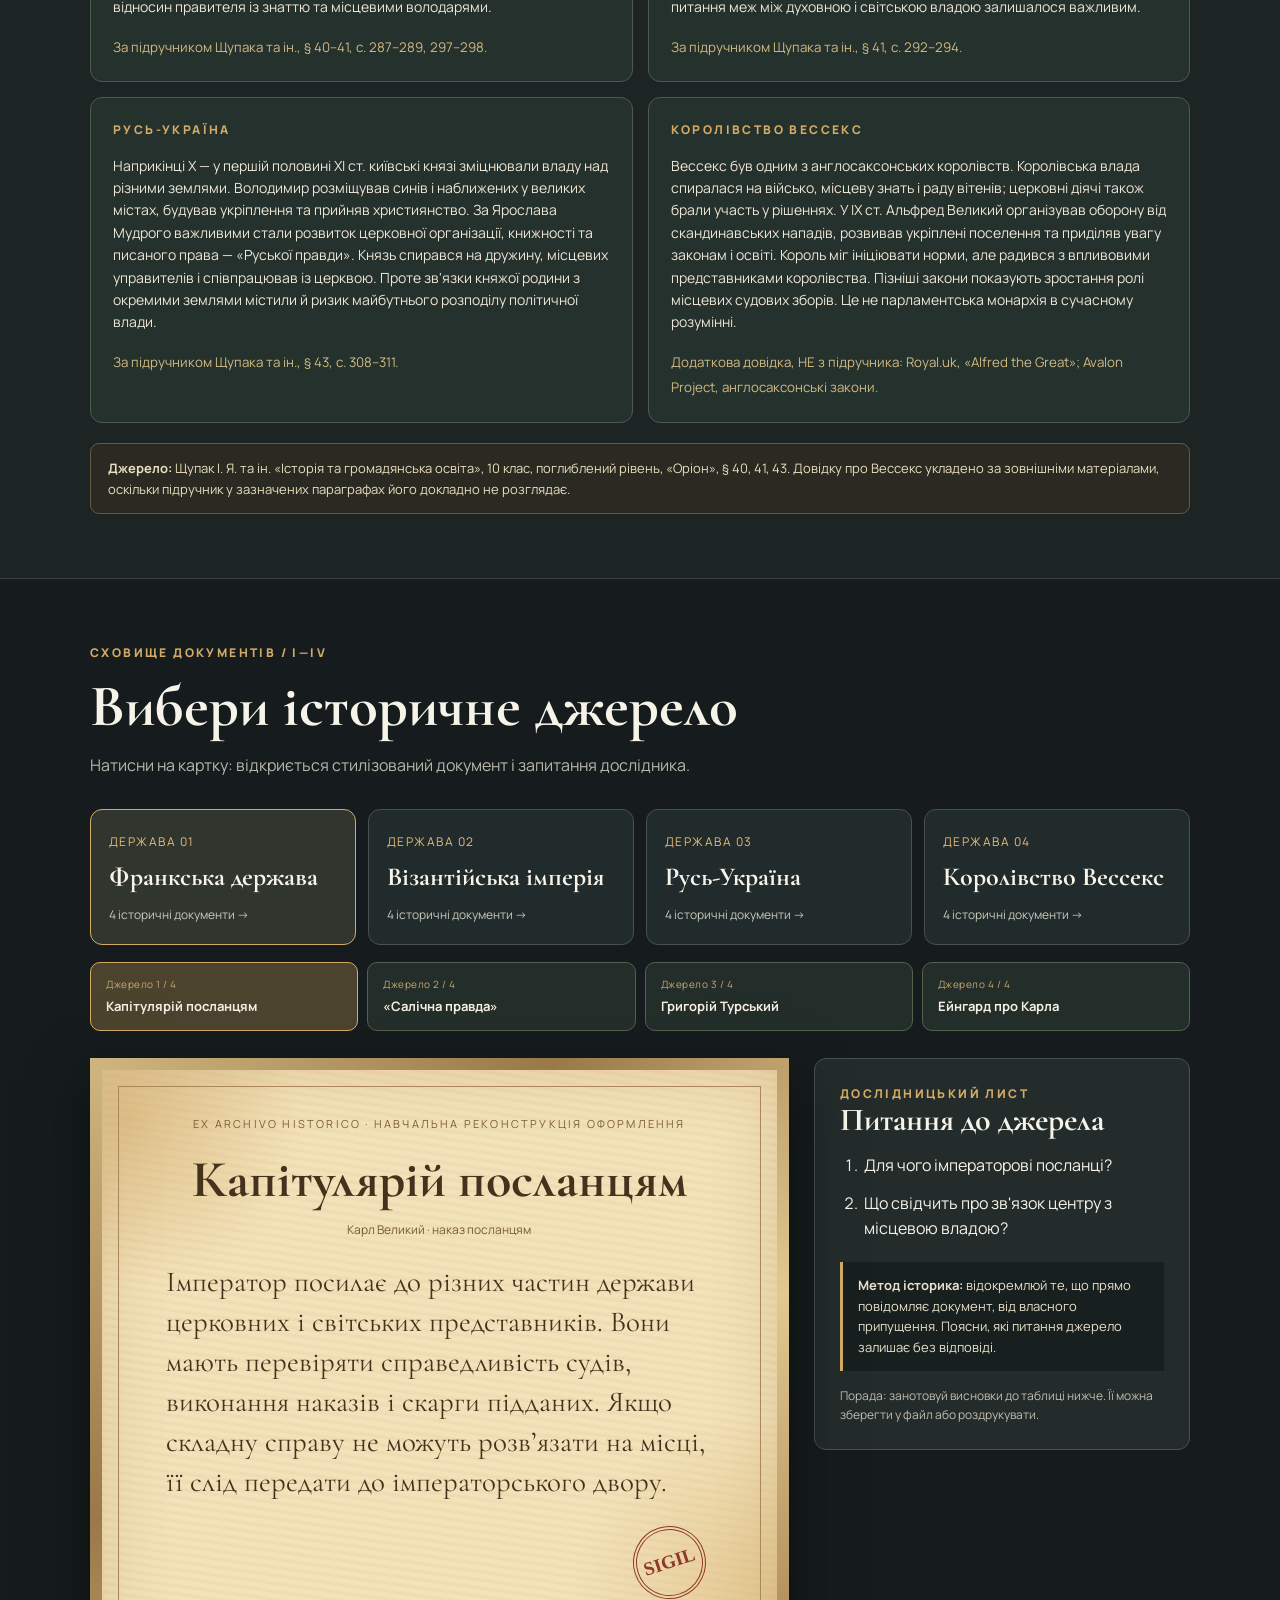
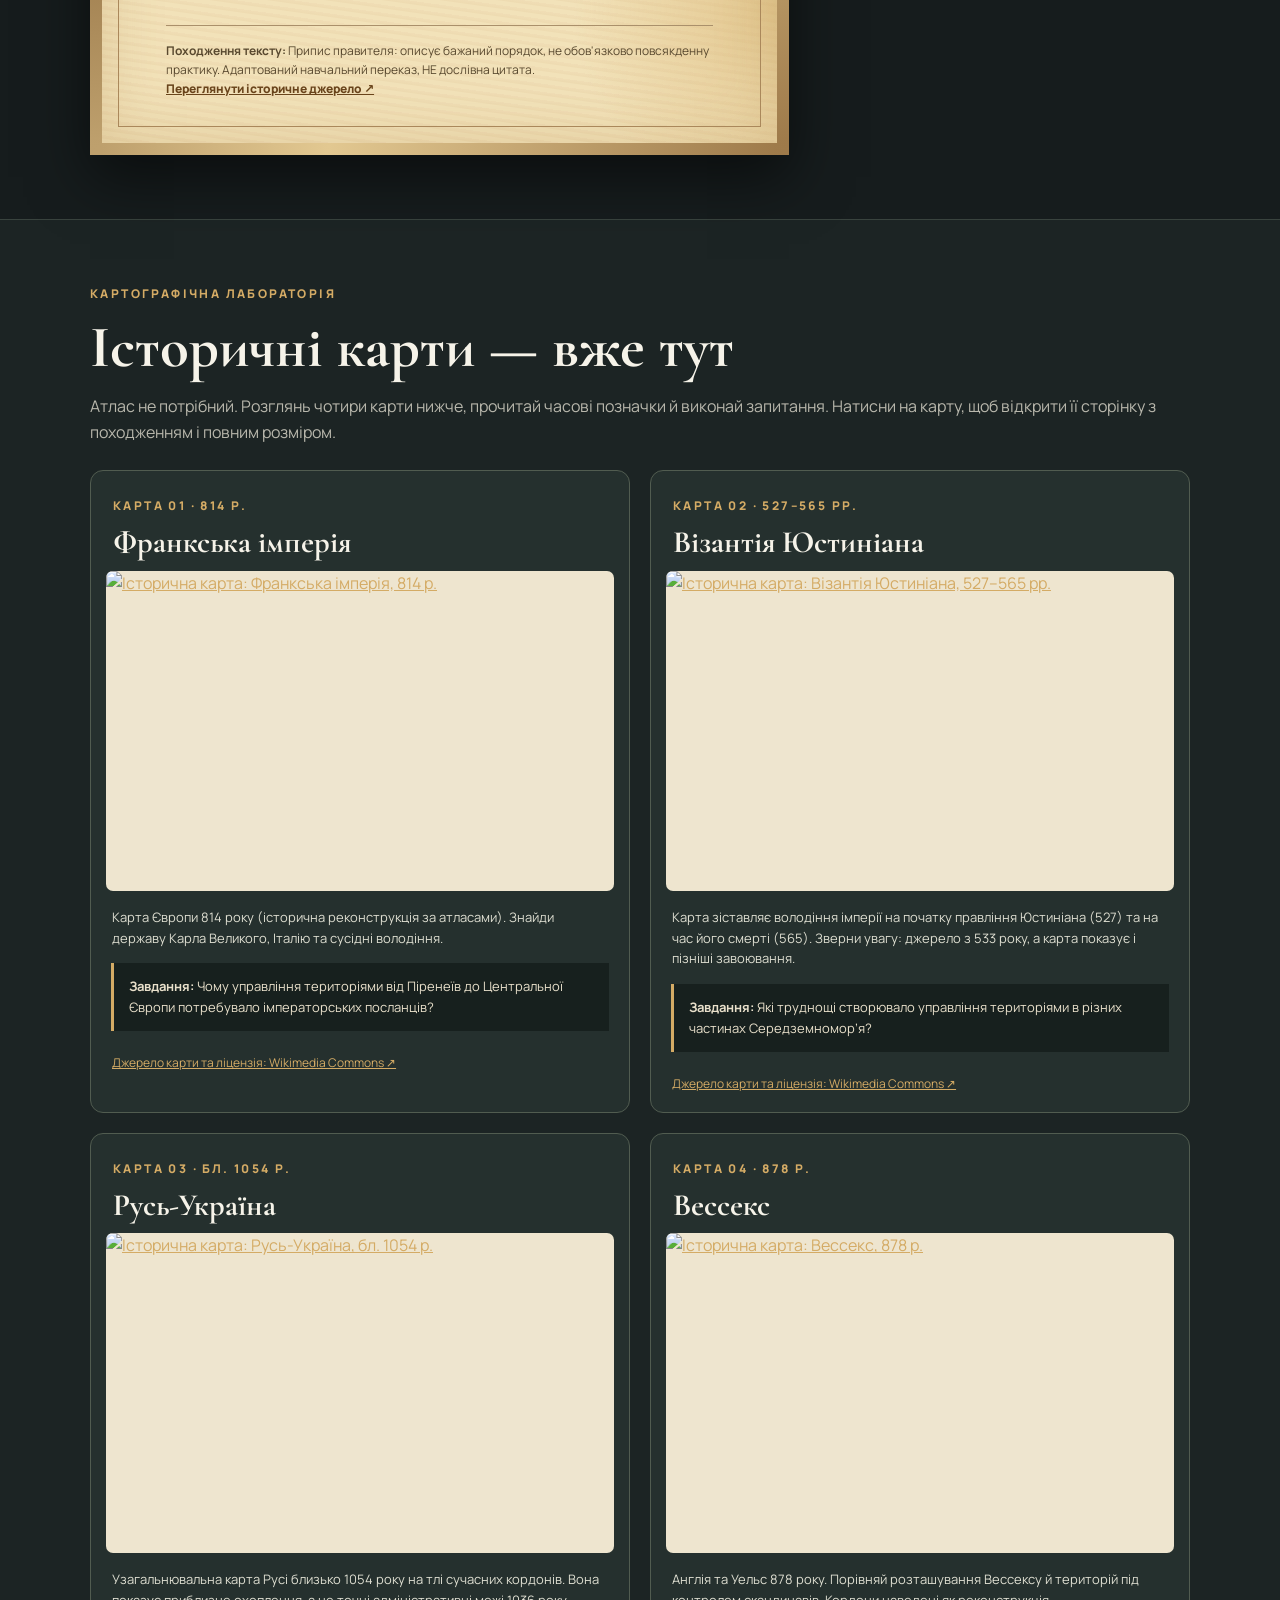
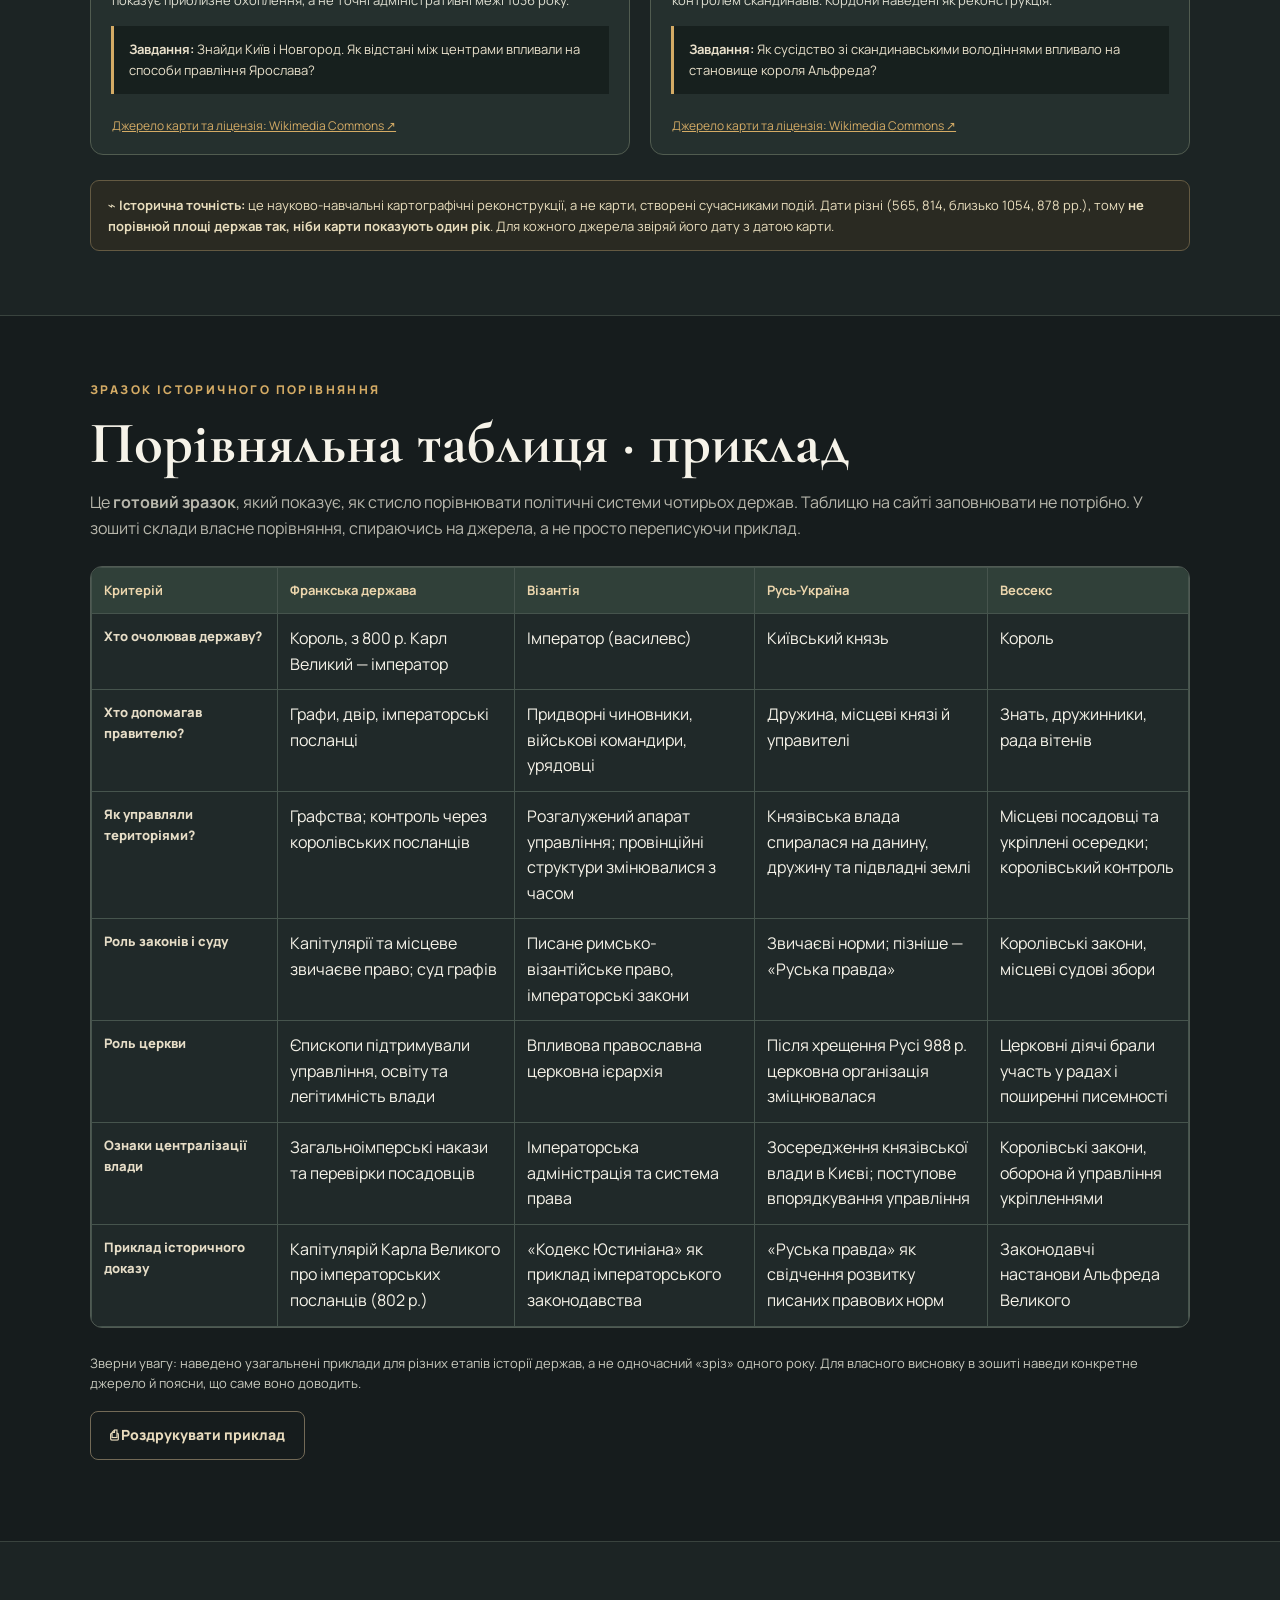
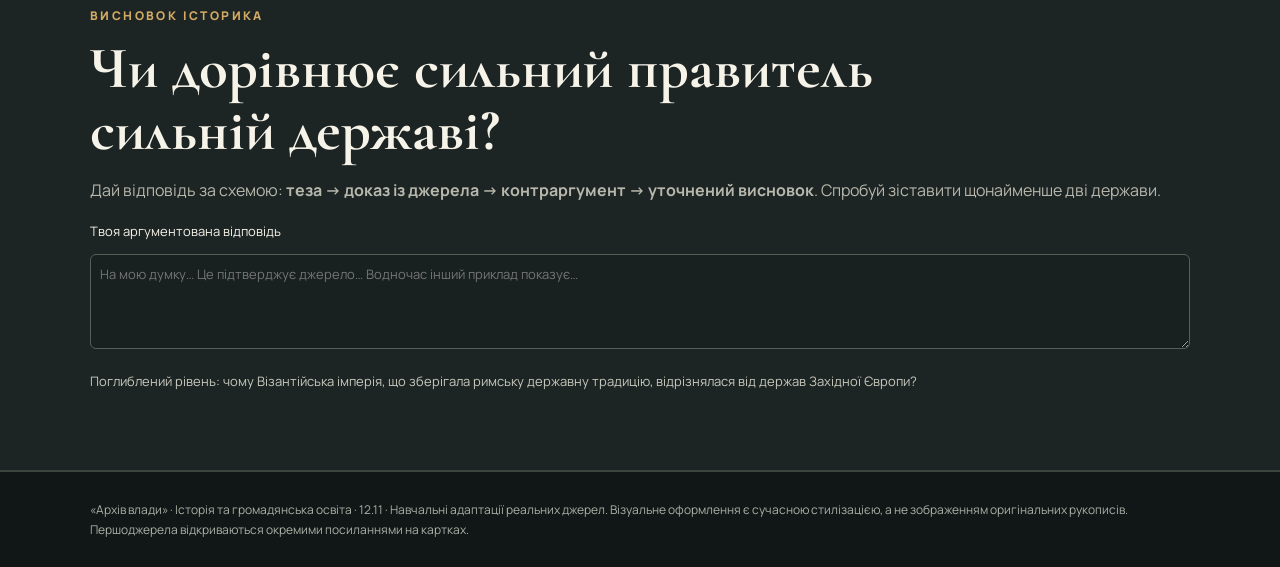
==== commit 379d9a30: "Замість інтерактивної таблиці — заповнений порівняльний зразок для зошита" ====
--- a/Історія та ГО/12.11/index.html
+++ b/Історія та ГО/12.11/index.html
@@ -33,7 +33,15 @@
 <div class="hero"><div class="wrap"><div class="eyebrow">12 листопада · Історія та громадянська освіта · 10 клас</div><h1>Архів<br>влади<span style="color:var(--gold)">.</span></h1><p class="lead">Чотири держави. Шістнадцять історичних свідчень. Одне дослідницьке питання: <b>як насправді була влаштована влада раннього Середньовіччя?</b></p><span class="hero__badge">✧ Історичні джерела · Картографія · Порівняння · Аргументація</span><div class="actions"><a class="btn" href="#archive">Розкрити архів →</a><a class="btn alt" href="#comparison">До таблиці ↓</a></div></div></div>
 <section class="intro"><div class="wrap intro-grid"><div><div class="eyebrow">Місія дослідника</div><h2>Не вгадуй. Доводь.</h2><p class="muted">Мета практикуму — розрізняти організацію влади в середньовічних державах, знаходити в документах конкретні докази й порівнювати їх з історичним контекстом.</p><p class="small muted">Зверни увагу: фрагменти є скороченими <b>навчальними переказами</b> справжніх джерел, крім окремих позначених цитат. Вони не передають кожного слова оригіналу.</p></div><div class="steps"><div class="step"><b>01 / ДЖЕРЕЛО</b><div>Прочитай чотири документи своєї держави й визнач авторів, час та мету.</div></div><div class="step"><b>02 / КАРТА</b><div>Знайди територію, центр влади та сусідів держави.</div></div><div class="step"><b>03 / ДОКАЗ</b><div>Зроби висновок і наведи конкретне підтвердження.</div></div><div class="step"><b>04 / ПОРІВНЯННЯ</b><div>Заповни таблицю й сформулюй контраргумент.</div></div></div></div></section>
 <section id="context" class="intro"><div class="wrap"><div class="eyebrow">Коротко за підручником · перед дослідженням</div><h2>Історичні довідки</h2><p class="muted">Це стислі авторські перекази навчального матеріалу, <b>не дослівні фрагменти підручника</b>. Прочитай свою довідку, а потім перевір окремі твердження за джерелами.</p><div id="textbook-cards" class="context-grid"></div><div class="notice" style="margin-top:20px"><b>Джерело:</b> Щупак І. Я. та ін. «Історія та громадянська освіта», 10 клас, поглиблений рівень, «Оріон», § 40, 41, 43. Довідку про Вессекс укладено за зовнішніми матеріалами, оскільки підручник у зазначених параграфах його докладно не розглядає.</div></div></section><section id="archive"><div class="wrap"><div class="eyebrow">Сховище документів / I—IV</div><h2>Вибери історичне джерело</h2><p class="muted">Натисни на картку: відкриється стилізований документ і запитання дослідника.</p><div class="card-grid" id="cards"></div><div class="source-switch" id="doc-switcher" aria-label="Вибір документа"></div><div class="document-layout"><article class="parchment"><div class="archive-mark">Ex archivo historico · Навчальна реконструкція оформлення</div><h3 id="doc-title"></h3><div class="folio" id="doc-folio"></div><div class="script" id="doc-text"></div><div class="seal" aria-hidden="true">SIGIL</div><div class="source-note"><b>Походження тексту:</b> <span id="doc-note"></span><div><a id="doc-link" href="#" target="_blank" rel="noopener noreferrer">Переглянути історичне джерело ↗</a></div></div></article><aside class="research"><div class="eyebrow">Дослідницький лист</div><h3>Питання до джерела</h3><ol id="questions"></ol><div class="prompt"><b>Метод історика:</b> відокремлюй те, що прямо повідомляє документ, від власного припущення. Поясни, які питання джерело залишає без відповіді.</div><div class="details">Порада: занотовуй висновки до таблиці нижче. Її можна зберегти у файл або роздрукувати.</div></aside></div></div></section>
-<section id="atlas"><div class="wrap"><div class="eyebrow">Картографічна лабораторія</div><h2>Історичні карти — вже тут</h2><p class="muted">Атлас не потрібний. Розглянь чотири карти нижче, прочитай часові позначки й виконай запитання. Натисни на карту, щоб відкрити її сторінку з походженням і повним розміром.</p><div class="atlas-map-grid"><article class="atlas-map"><div class="atlas-map__top"><span class="eyebrow">КАРТА 01 · 814 р.</span><h3>Франкська імперія</h3></div><a href="https://commons.wikimedia.org/wiki/File:Europe_in_814%2C_Charlemagne%2C_Krum%2C_Nicephorus_I.png" target="_blank" rel="noopener noreferrer" title="Відкрити опис і походження карти"><img loading="lazy" src="https://commons.wikimedia.org/wiki/Special:Redirect/file/Europe%20in%20814%2C%20Charlemagne%2C%20Krum%2C%20Nicephorus%20I.png" alt="Історична карта: Франкська імперія, 814 р." decoding="async"></a><p>Карта Європи 814 року (історична реконструкція за атласами). Знайди державу Карла Великого, Італію та сусідні володіння.</p><div class="prompt"><b>Завдання:</b> Чому управління територіями від Піренеїв до Центральної Європи потребувало імператорських посланців?</div><a href="https://commons.wikimedia.org/wiki/File:Europe_in_814%2C_Charlemagne%2C_Krum%2C_Nicephorus_I.png" target="_blank" rel="noopener noreferrer" class="map-credit">Джерело карти та ліцензія: Wikimedia Commons ↗</a></article><article class="atlas-map"><div class="atlas-map__top"><span class="eyebrow">КАРТА 02 · 527–565 рр.</span><h3>Візантія Юстиніана</h3></div><a href="https://commons.wikimedia.org/wiki/File:Justinien_527-565.svg" target="_blank" rel="noopener noreferrer" title="Відкрити опис і походження карти"><img loading="lazy" src="https://commons.wikimedia.org/wiki/Special:Redirect/file/Justinien%20527-565.svg" alt="Історична карта: Візантія Юстиніана, 527–565 рр." decoding="async"></a><p>Карта зіставляє володіння імперії на початку правління Юстиніана (527) та на час його смерті (565). Зверни увагу: джерело з 533 року, а карта показує і пізніші завоювання.</p><div class="prompt"><b>Завдання:</b> Які труднощі створювало управління територіями в різних частинах Середземномор’я?</div><a href="https://commons.wikimedia.org/wiki/File:Justinien_527-565.svg" target="_blank" rel="noopener noreferrer" class="map-credit">Джерело карти та ліцензія: Wikimedia Commons ↗</a></article><article class="atlas-map"><div class="atlas-map__top"><span class="eyebrow">КАРТА 03 · бл. 1054 р.</span><h3>Русь-Україна</h3></div><a href="https://commons.wikimedia.org/wiki/File:Kievan_Rus_in_the_11th_Century.png" target="_blank" rel="noopener noreferrer" title="Відкрити опис і походження карти"><img loading="lazy" src="https://commons.wikimedia.org/wiki/Special:Redirect/file/Kievan%20Rus%20in%20the%2011th%20Century.png" alt="Історична карта: Русь-Україна, бл. 1054 р." decoding="async"></a><p>Узагальнювальна карта Русі близько 1054 року на тлі сучасних кордонів. Вона показує приблизне охоплення, а не точні адміністративні межі 1036 року.</p><div class="prompt"><b>Завдання:</b> Знайди Київ і Новгород. Як відстані між центрами впливали на способи правління Ярослава?</div><a href="https://commons.wikimedia.org/wiki/File:Kievan_Rus_in_the_11th_Century.png" target="_blank" rel="noopener noreferrer" class="map-credit">Джерело карти та ліцензія: Wikimedia Commons ↗</a></article><article class="atlas-map"><div class="atlas-map__top"><span class="eyebrow">КАРТА 04 · 878 р.</span><h3>Вессекс</h3></div><a href="https://commons.wikimedia.org/wiki/File:England_878.svg" target="_blank" rel="noopener noreferrer" title="Відкрити опис і походження карти"><img loading="lazy" src="https://commons.wikimedia.org/wiki/Special:Redirect/file/England%20878.svg" alt="Історична карта: Вессекс, 878 р." decoding="async"></a><p>Англія та Уельс 878 року. Порівняй розташування Вессексу й територій під контролем скандинавів. Кордони наведені як реконструкція.</p><div class="prompt"><b>Завдання:</b> Як сусідство зі скандинавськими володіннями впливало на становище короля Альфреда?</div><a href="https://commons.wikimedia.org/wiki/File:England_878.svg" target="_blank" rel="noopener noreferrer" class="map-credit">Джерело карти та ліцензія: Wikimedia Commons ↗</a></article></div><div class="notice">⌁ <b>Історична точність:</b> це науково-навчальні картографічні реконструкції, а не карти, створені сучасниками подій. Дати різні (565, 814, близько 1054, 878 рр.), тому <b>не порівнюй площі держав так, ніби карти показують один рік</b>. Для кожного джерела звіряй його дату з датою карти.</div></div></section><section id="comparison"><div class="wrap"><div class="eyebrow">Дослідницький протокол</div><h2>Порівняльна таблиця</h2><p class="muted">Заповни клітинки власними висновками. Де джерело не дає відповіді — звернися до атласу й підручника, а не здогадуйся.</p><div class="table-scroll"><table id="matrix"><thead><tr><th>Критерій</th><th>Франки</th><th>Візантія</th><th>Русь-Україна</th><th>Вессекс</th></tr></thead><tbody></tbody></table></div><div class="bar-actions"><button class="btn" id="download" type="button">↓ Зберегти відповіді (.txt)</button><button class="btn alt" id="print" type="button">⎙ Друк</button><button class="btn alt" id="clear" type="button">Очистити таблицю</button></div><p class="secondary">Відповіді зберігаються лише в браузері цього пристрою. Учитель не бачить їх автоматично. Для здавання роботи скористайся кнопкою «Зберегти відповіді».</p></div></section>
+<section id="atlas"><div class="wrap"><div class="eyebrow">Картографічна лабораторія</div><h2>Історичні карти — вже тут</h2><p class="muted">Атлас не потрібний. Розглянь чотири карти нижче, прочитай часові позначки й виконай запитання. Натисни на карту, щоб відкрити її сторінку з походженням і повним розміром.</p><div class="atlas-map-grid"><article class="atlas-map"><div class="atlas-map__top"><span class="eyebrow">КАРТА 01 · 814 р.</span><h3>Франкська імперія</h3></div><a href="https://commons.wikimedia.org/wiki/File:Europe_in_814%2C_Charlemagne%2C_Krum%2C_Nicephorus_I.png" target="_blank" rel="noopener noreferrer" title="Відкрити опис і походження карти"><img loading="lazy" src="https://commons.wikimedia.org/wiki/Special:Redirect/file/Europe%20in%20814%2C%20Charlemagne%2C%20Krum%2C%20Nicephorus%20I.png" alt="Історична карта: Франкська імперія, 814 р." decoding="async"></a><p>Карта Європи 814 року (історична реконструкція за атласами). Знайди державу Карла Великого, Італію та сусідні володіння.</p><div class="prompt"><b>Завдання:</b> Чому управління територіями від Піренеїв до Центральної Європи потребувало імператорських посланців?</div><a href="https://commons.wikimedia.org/wiki/File:Europe_in_814%2C_Charlemagne%2C_Krum%2C_Nicephorus_I.png" target="_blank" rel="noopener noreferrer" class="map-credit">Джерело карти та ліцензія: Wikimedia Commons ↗</a></article><article class="atlas-map"><div class="atlas-map__top"><span class="eyebrow">КАРТА 02 · 527–565 рр.</span><h3>Візантія Юстиніана</h3></div><a href="https://commons.wikimedia.org/wiki/File:Justinien_527-565.svg" target="_blank" rel="noopener noreferrer" title="Відкрити опис і походження карти"><img loading="lazy" src="https://commons.wikimedia.org/wiki/Special:Redirect/file/Justinien%20527-565.svg" alt="Історична карта: Візантія Юстиніана, 527–565 рр." decoding="async"></a><p>Карта зіставляє володіння імперії на початку правління Юстиніана (527) та на час його смерті (565). Зверни увагу: джерело з 533 року, а карта показує і пізніші завоювання.</p><div class="prompt"><b>Завдання:</b> Які труднощі створювало управління територіями в різних частинах Середземномор’я?</div><a href="https://commons.wikimedia.org/wiki/File:Justinien_527-565.svg" target="_blank" rel="noopener noreferrer" class="map-credit">Джерело карти та ліцензія: Wikimedia Commons ↗</a></article><article class="atlas-map"><div class="atlas-map__top"><span class="eyebrow">КАРТА 03 · бл. 1054 р.</span><h3>Русь-Україна</h3></div><a href="https://commons.wikimedia.org/wiki/File:Kievan_Rus_in_the_11th_Century.png" target="_blank" rel="noopener noreferrer" title="Відкрити опис і походження карти"><img loading="lazy" src="https://commons.wikimedia.org/wiki/Special:Redirect/file/Kievan%20Rus%20in%20the%2011th%20Century.png" alt="Історична карта: Русь-Україна, бл. 1054 р." decoding="async"></a><p>Узагальнювальна карта Русі близько 1054 року на тлі сучасних кордонів. Вона показує приблизне охоплення, а не точні адміністративні межі 1036 року.</p><div class="prompt"><b>Завдання:</b> Знайди Київ і Новгород. Як відстані між центрами впливали на способи правління Ярослава?</div><a href="https://commons.wikimedia.org/wiki/File:Kievan_Rus_in_the_11th_Century.png" target="_blank" rel="noopener noreferrer" class="map-credit">Джерело карти та ліцензія: Wikimedia Commons ↗</a></article><article class="atlas-map"><div class="atlas-map__top"><span class="eyebrow">КАРТА 04 · 878 р.</span><h3>Вессекс</h3></div><a href="https://commons.wikimedia.org/wiki/File:England_878.svg" target="_blank" rel="noopener noreferrer" title="Відкрити опис і походження карти"><img loading="lazy" src="https://commons.wikimedia.org/wiki/Special:Redirect/file/England%20878.svg" alt="Історична карта: Вессекс, 878 р." decoding="async"></a><p>Англія та Уельс 878 року. Порівняй розташування Вессексу й територій під контролем скандинавів. Кордони наведені як реконструкція.</p><div class="prompt"><b>Завдання:</b> Як сусідство зі скандинавськими володіннями впливало на становище короля Альфреда?</div><a href="https://commons.wikimedia.org/wiki/File:England_878.svg" target="_blank" rel="noopener noreferrer" class="map-credit">Джерело карти та ліцензія: Wikimedia Commons ↗</a></article></div><div class="notice">⌁ <b>Історична точність:</b> це науково-навчальні картографічні реконструкції, а не карти, створені сучасниками подій. Дати різні (565, 814, близько 1054, 878 рр.), тому <b>не порівнюй площі держав так, ніби карти показують один рік</b>. Для кожного джерела звіряй його дату з датою карти.</div></div></section><section id="comparison"><div class="wrap"><div class="eyebrow">Зразок історичного порівняння</div><h2>Порівняльна таблиця · приклад</h2><p class="muted">Це <b>готовий зразок</b>, який показує, як стисло порівнювати політичні системи чотирьох держав. Таблицю на сайті заповнювати не потрібно. У зошиті склади власне порівняння, спираючись на джерела, а не просто переписуючи приклад.</p><div class="table-scroll"><table id="matrix"><thead><tr><th>Критерій</th><th>Франкська держава</th><th>Візантія</th><th>Русь-Україна</th><th>Вессекс</th></tr></thead><tbody>
+<tr><td>Хто очолював державу?</td><td>Король, з 800 р. Карл Великий — імператор</td><td>Імператор (василевс)</td><td>Київський князь</td><td>Король</td></tr>
+<tr><td>Хто допомагав правителю?</td><td>Графи, двір, імператорські посланці</td><td>Придворні чиновники, військові командири, урядовці</td><td>Дружина, місцеві князі й управителі</td><td>Знать, дружинники, рада вітенів</td></tr>
+<tr><td>Як управляли територіями?</td><td>Графства; контроль через королівських посланців</td><td>Розгалужений апарат управління; провінційні структури змінювалися з часом</td><td>Князівська влада спиралася на данину, дружину та підвладні землі</td><td>Місцеві посадовці та укріплені осередки; королівський контроль</td></tr>
+<tr><td>Роль законів і суду</td><td>Капітулярії та місцеве звичаєве право; суд графів</td><td>Писане римсько-візантійське право, імператорські закони</td><td>Звичаєві норми; пізніше — «Руська правда»</td><td>Королівські закони, місцеві судові збори</td></tr>
+<tr><td>Роль церкви</td><td>Єпископи підтримували управління, освіту та легітимність влади</td><td>Впливова православна церковна ієрархія</td><td>Після хрещення Русі 988 р. церковна організація зміцнювалася</td><td>Церковні діячі брали участь у радах і поширенні писемності</td></tr>
+<tr><td>Ознаки централізації влади</td><td>Загальноімперські накази та перевірки посадовців</td><td>Імператорська адміністрація та система права</td><td>Зосередження князівської влади в Києві; поступове впорядкування управління</td><td>Королівські закони, оборона й управління укріпленнями</td></tr>
+<tr><td>Приклад історичного доказу</td><td>Капітулярій Карла Великого про імператорських посланців (802 р.)</td><td>«Кодекс Юстиніана» як приклад імператорського законодавства</td><td>«Руська правда» як свідчення розвитку писаних правових норм</td><td>Законодавчі настанови Альфреда Великого</td></tr>
+</tbody></table></div><p class="secondary">Зверни увагу: наведено узагальнені приклади для різних етапів історії держав, а не одночасний «зріз» одного року. Для власного висновку в зошиті наведи конкретне джерело й поясни, що саме воно доводить.</p><div class="bar-actions"><button class="btn alt" id="print" type="button">⎙ Роздрукувати приклад</button></div></div></section>
 <section id="conclusion" class="intro"><div class="wrap"><div class="eyebrow">Висновок історика</div><h2>Чи дорівнює сильний правитель<br>сильній державі?</h2><p class="muted">Дай відповідь за схемою: <b>теза → доказ із джерела → контраргумент → уточнений висновок</b>. Спробуй зіставити щонайменше дві держави.</p><label for="final-answer" class="small">Твоя аргументована відповідь</label><textarea class="response" id="final-answer" placeholder="На мою думку… Це підтверджує джерело… Водночас інший приклад показує…"></textarea><p class="secondary" style="margin-top:14px">Поглиблений рівень: чому Візантійська імперія, що зберігала римську державну традицію, відрізнялася від держав Західної Європи?</p></div></section>
 </main>
 <footer class="foot"><div class="wrap">«Архів влади» · Історія та громадянська освіта · 12.11 · Навчальні адаптації реальних джерел. Візуальне оформлення є сучасною стилізацією, а не зображенням оригінальних рукописів.<br>Першоджерела відкриваються окремими посиланнями на картках.</div></footer>
@@ -45,11 +53,6 @@
 document.getElementById('textbook-cards').innerHTML=countries.map(([g,name,t,n])=>'<article class="context-card"><div class="eyebrow">'+name+'</div><p>'+t+'</p><small>'+n+'</small></article>').join('');
 function show(i){current=i;let d=documents[i];currentGroup=d.group;document.querySelectorAll('.mini').forEach(x=>{let active=x.dataset.group===currentGroup;x.classList.toggle('active',active);x.setAttribute('aria-pressed',active?'true':'false')});let same=documents.map((x,j)=>({...x,index:j})).filter(x=>x.group===currentGroup);document.getElementById('doc-switcher').innerHTML=same.map((x,k)=>'<button class="source-button '+(x.index===i?'picked':'')+'" type="button" data-source="'+x.index+'"><small>Джерело '+(k+1)+' / 4</small><span>'+x.title+'</span></button>').join('');document.querySelectorAll('.source-button').forEach(b=>b.addEventListener('click',()=>show(Number(b.dataset.source))));document.getElementById('doc-title').textContent=d.title;document.getElementById('doc-folio').textContent=d.folio;document.getElementById('doc-text').textContent=d.text;document.getElementById('doc-note').textContent=d.note+' Адаптований навчальний переказ, НЕ дослівна цитата.';document.getElementById('doc-link').href=d.url;document.getElementById('questions').replaceChildren(...d.q.map(q=>{let li=document.createElement('li');li.textContent=q;return li}));}
 document.getElementById('cards').innerHTML=countries.map(([g,name],i)=>'<button type="button" class="mini" data-group="'+g+'"><span class="digit">ДЕРЖАВА 0'+(i+1)+'</span><strong>'+name+'</strong><span>4 історичні документи →</span></button>').join('');document.querySelectorAll('.mini').forEach(btn=>btn.addEventListener('click',()=>show(documents.findIndex(d=>d.group===btn.dataset.group))));show(0);
-const categories=["Хто очолював державу?","Хто допомагав правителю?","Як управляли територіями?","Роль законів і суду","Роль церкви","Ознаки централізації влади","Який факт із джерела це доводить?"];
-const tbody=document.querySelector('#matrix tbody');
-categories.forEach((category,r)=>{let tr=document.createElement('tr'),first=document.createElement('td');first.textContent=category;tr.appendChild(first);countries.forEach(([g,name],c)=>{let td=document.createElement('td'),area=document.createElement('textarea');area.setAttribute('aria-label',category+' — '+name);area.dataset.key='history1211-cell-'+r+'-'+c;area.placeholder='Твоя відповідь…';try{area.value=localStorage.getItem(area.dataset.key)||''}catch(e){}area.addEventListener('input',()=>{try{localStorage.setItem(area.dataset.key,area.value)}catch(e){}});td.appendChild(area);tr.appendChild(td)});tbody.appendChild(tr)});
 const final=document.getElementById('final-answer');try{final.value=localStorage.getItem('history1211-conclusion')||''}catch(e){}final.addEventListener('input',()=>{try{localStorage.setItem('history1211-conclusion',final.value)}catch(e){}});
-document.getElementById('download').addEventListener('click',()=>{let lines=['АРХІВ ВЛАДИ — 12.11','Порівняльна таблиця',''];categories.forEach((cat,r)=>{lines.push(cat);countries.forEach(([g,name],c)=>{let a=document.querySelector('[data-key="history1211-cell-'+r+'-'+c+'"]');lines.push('• '+name+': '+(a.value||'—'))});lines.push('')});lines.push('ВИСНОВОК:',final.value||'—');let blob=new Blob([lines.join('\n')],{type:'text/plain;charset=utf-8'}),link=document.createElement('a');link.href=URL.createObjectURL(blob);link.download='arkhiv-vlady-12-11.txt';link.click();setTimeout(()=>URL.revokeObjectURL(link.href),500)});
 document.getElementById('print').addEventListener('click',()=>window.print());
-document.getElementById('clear').addEventListener('click',()=>{if(!confirm('Очистити всі відповіді на цьому пристрої?'))return;document.querySelectorAll('textarea').forEach(x=>{x.value='';try{localStorage.removeItem(x.dataset.key||'history1211-conclusion')}catch(e){}})});
 </script></body></html>
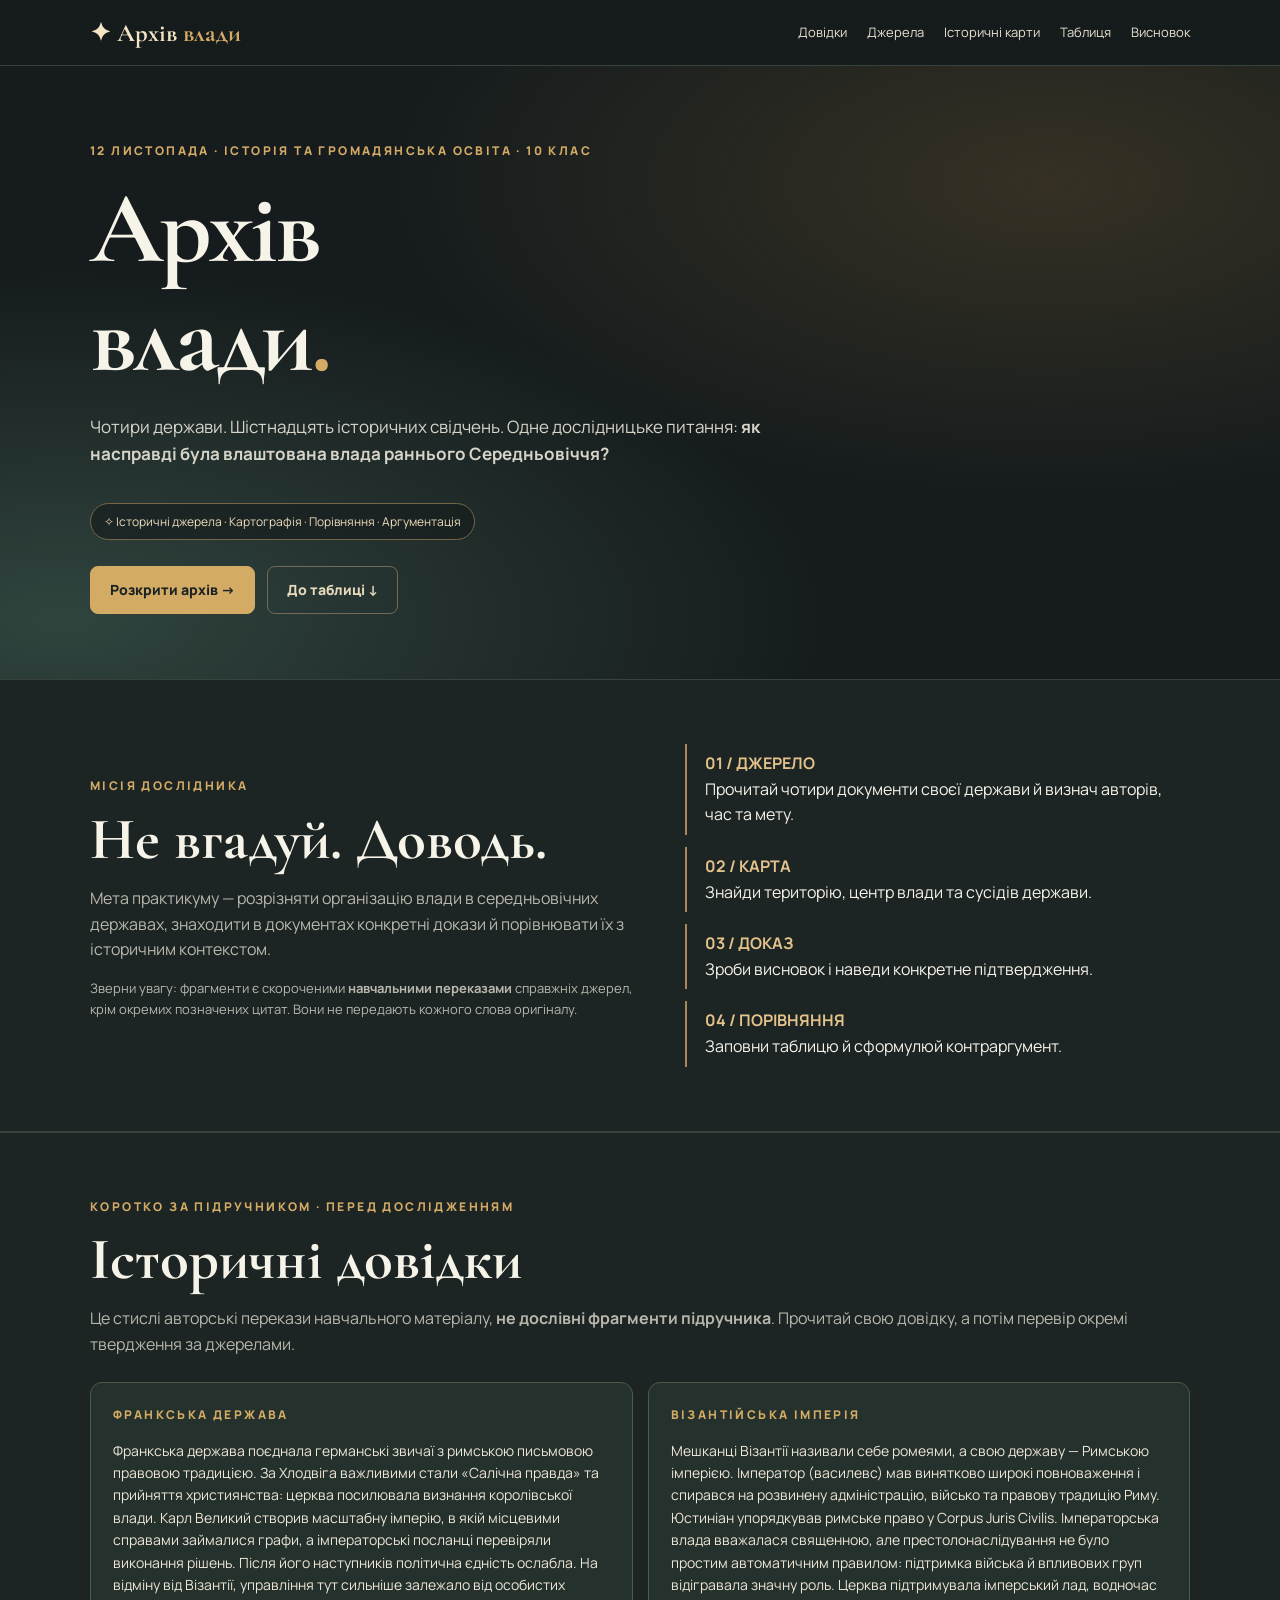
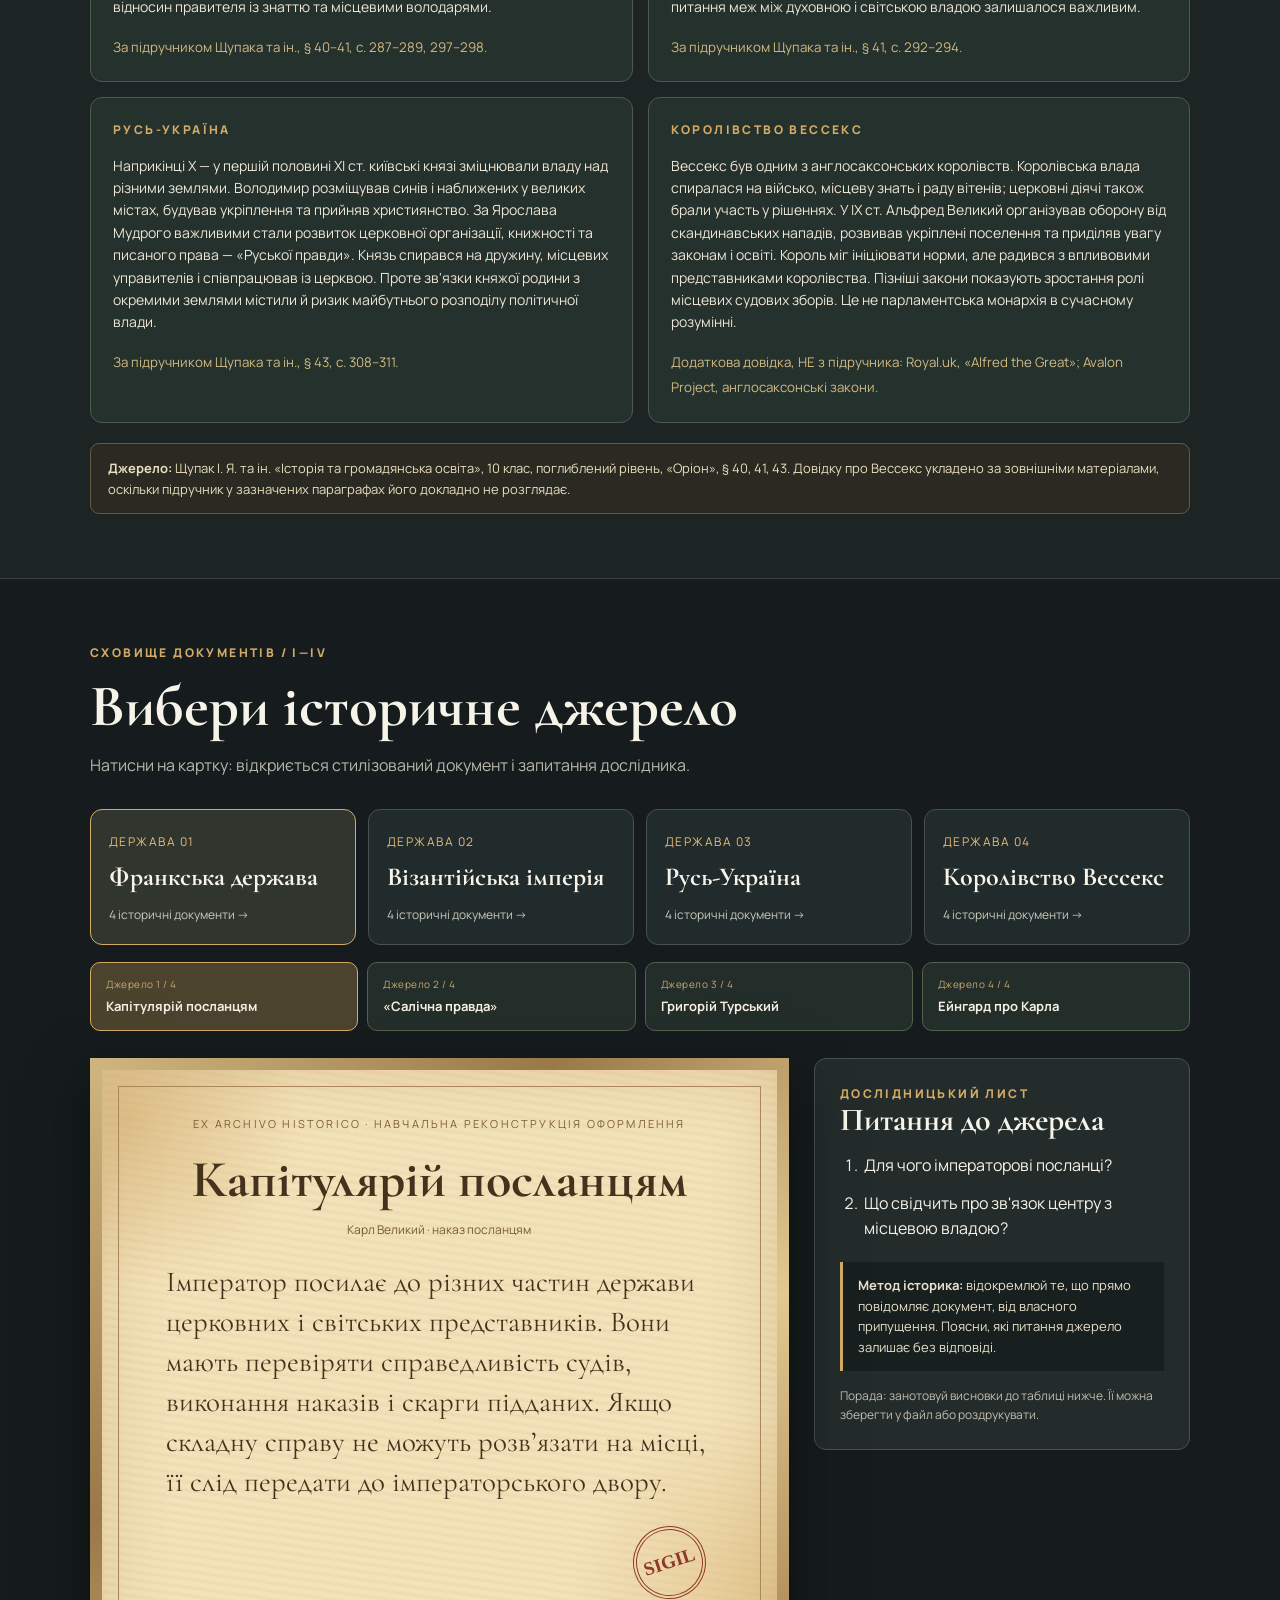
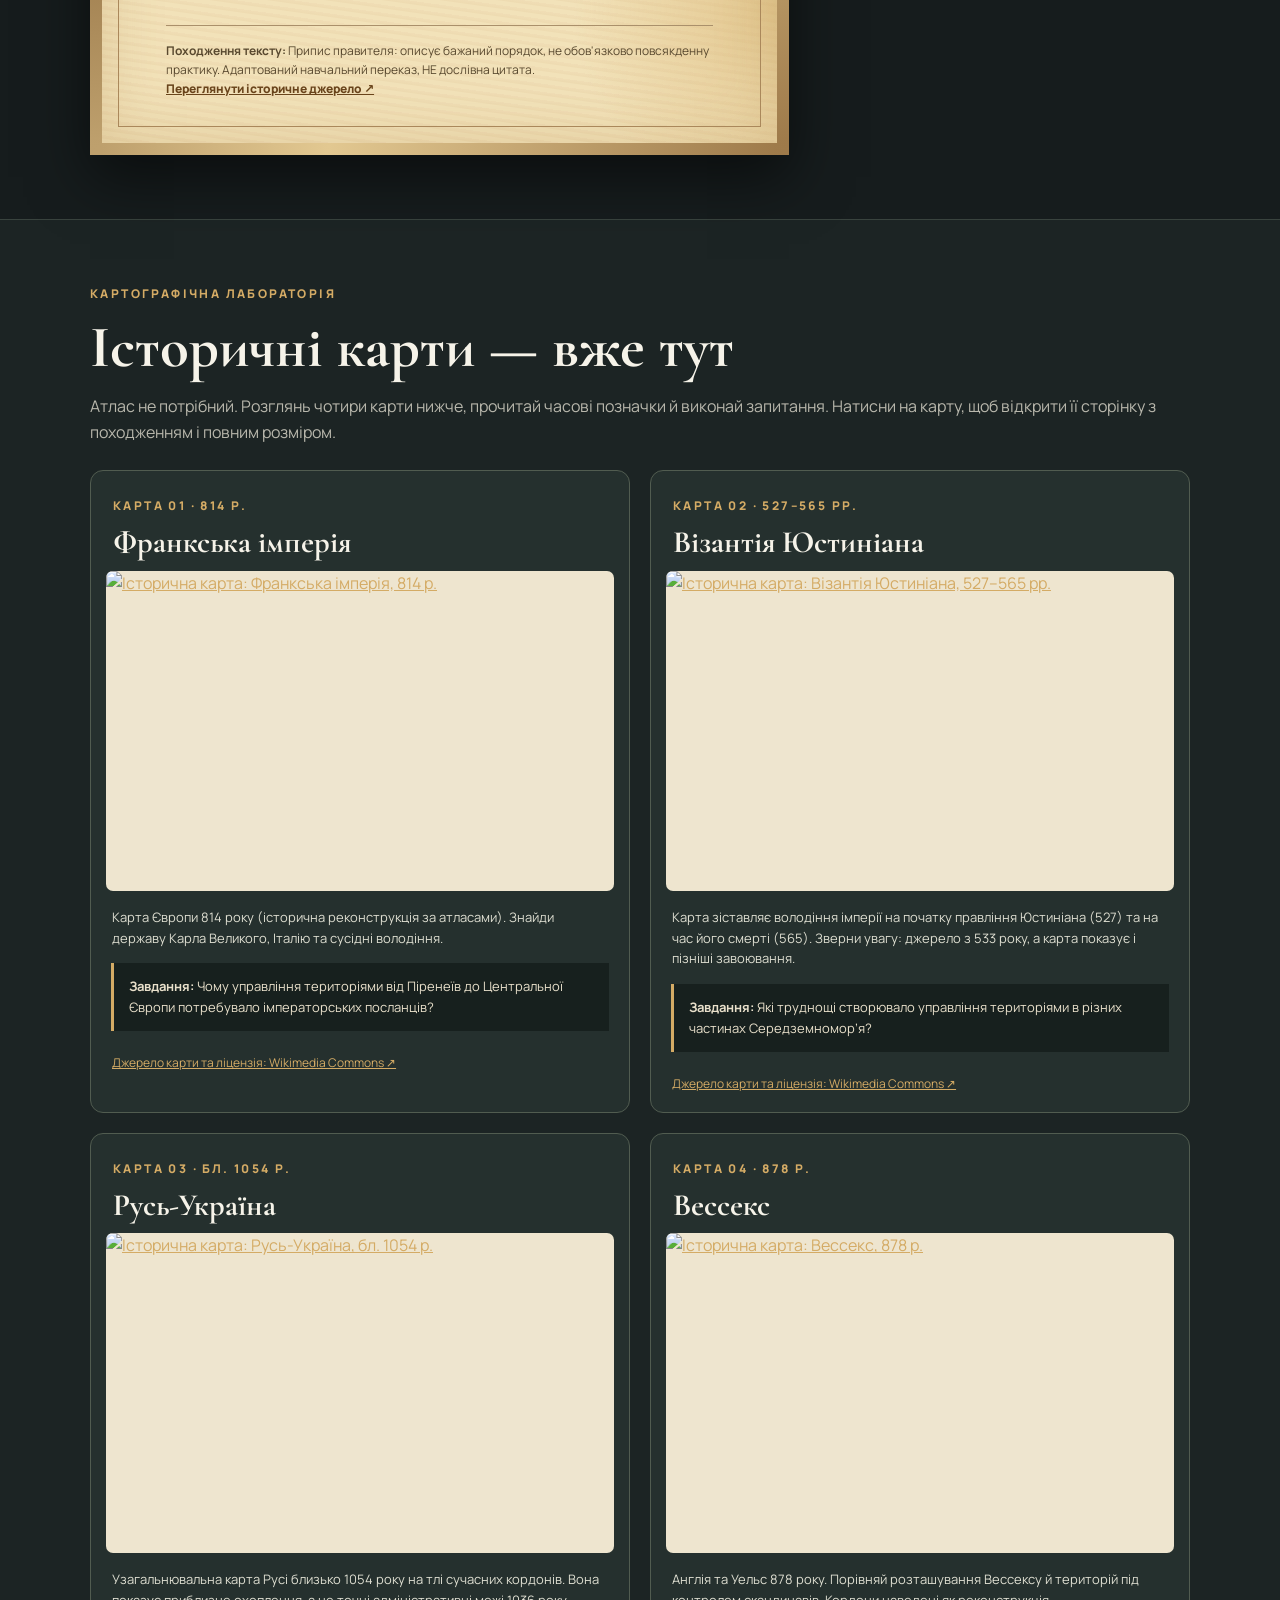
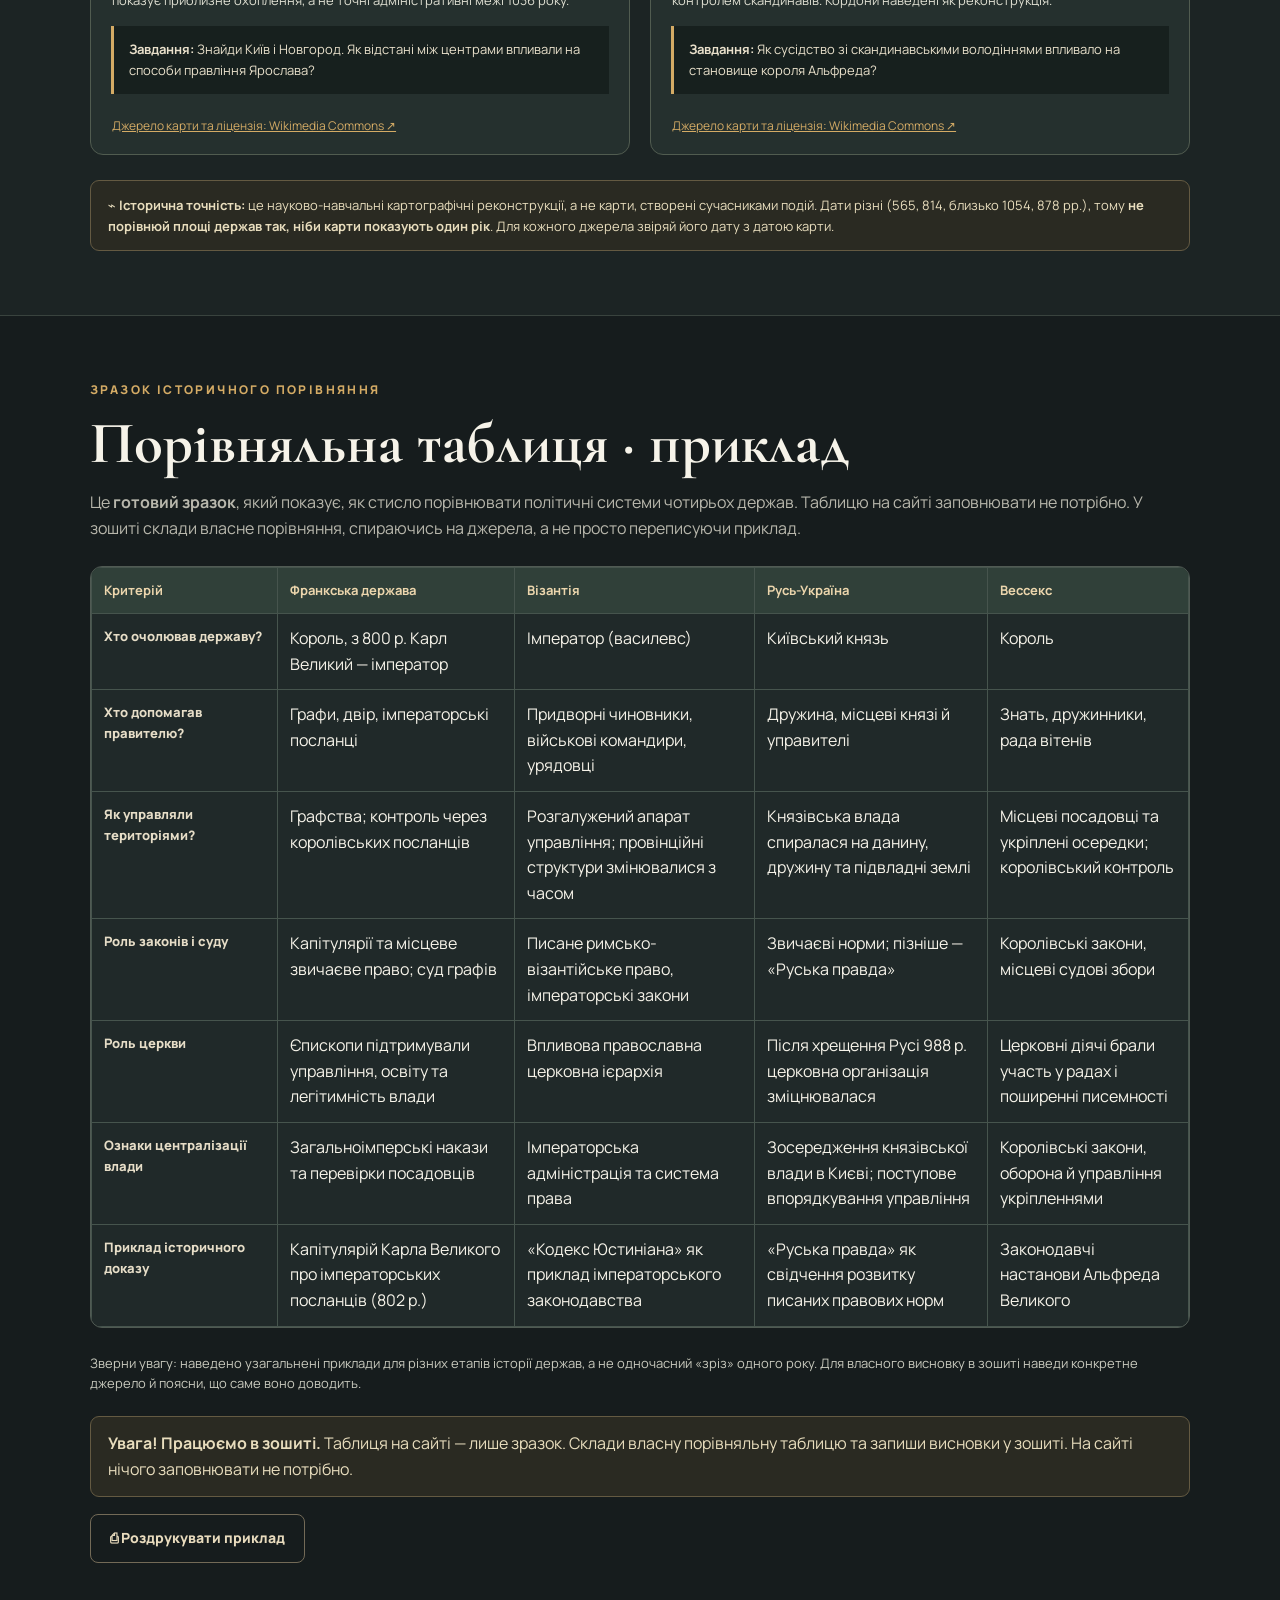
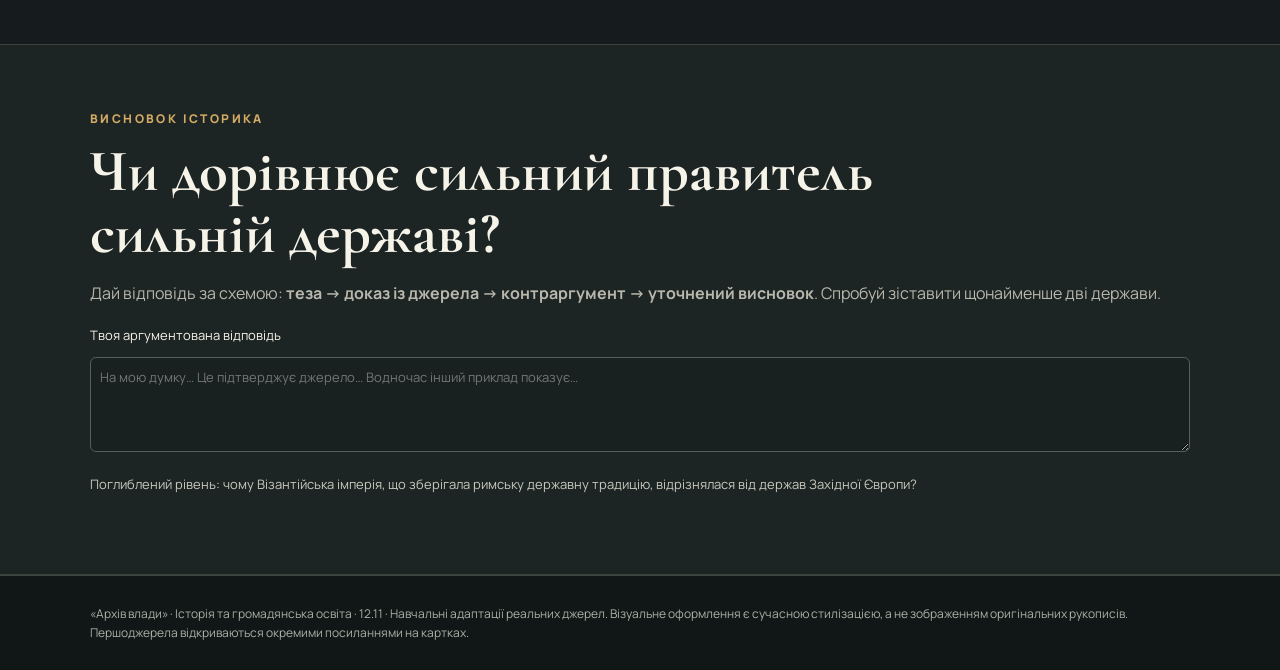
==== commit 73505a00: "Додати помітну інструкцію під таблицею: працюємо в зошиті" ====
--- a/Історія та ГО/12.11/index.html
+++ b/Історія та ГО/12.11/index.html
@@ -41,7 +41,7 @@
 <tr><td>Роль церкви</td><td>Єпископи підтримували управління, освіту та легітимність влади</td><td>Впливова православна церковна ієрархія</td><td>Після хрещення Русі 988 р. церковна організація зміцнювалася</td><td>Церковні діячі брали участь у радах і поширенні писемності</td></tr>
 <tr><td>Ознаки централізації влади</td><td>Загальноімперські накази та перевірки посадовців</td><td>Імператорська адміністрація та система права</td><td>Зосередження князівської влади в Києві; поступове впорядкування управління</td><td>Королівські закони, оборона й управління укріпленнями</td></tr>
 <tr><td>Приклад історичного доказу</td><td>Капітулярій Карла Великого про імператорських посланців (802 р.)</td><td>«Кодекс Юстиніана» як приклад імператорського законодавства</td><td>«Руська правда» як свідчення розвитку писаних правових норм</td><td>Законодавчі настанови Альфреда Великого</td></tr>
-</tbody></table></div><p class="secondary">Зверни увагу: наведено узагальнені приклади для різних етапів історії держав, а не одночасний «зріз» одного року. Для власного висновку в зошиті наведи конкретне джерело й поясни, що саме воно доводить.</p><div class="bar-actions"><button class="btn alt" id="print" type="button">⎙ Роздрукувати приклад</button></div></div></section>
+</tbody></table></div><p class="secondary">Зверни увагу: наведено узагальнені приклади для різних етапів історії держав, а не одночасний «зріз» одного року. Для власного висновку в зошиті наведи конкретне джерело й поясни, що саме воно доводить.</p><p class="notice" style="margin-top:22px;font-size:16px"><b>Увага! Працюємо в зошиті.</b> Таблиця на сайті — лише зразок. Склади власну порівняльну таблицю та запиши висновки у зошиті. На сайті нічого заповнювати не потрібно.</p><div class="bar-actions"><button class="btn alt" id="print" type="button">⎙ Роздрукувати приклад</button></div></div></section>
 <section id="conclusion" class="intro"><div class="wrap"><div class="eyebrow">Висновок історика</div><h2>Чи дорівнює сильний правитель<br>сильній державі?</h2><p class="muted">Дай відповідь за схемою: <b>теза → доказ із джерела → контраргумент → уточнений висновок</b>. Спробуй зіставити щонайменше дві держави.</p><label for="final-answer" class="small">Твоя аргументована відповідь</label><textarea class="response" id="final-answer" placeholder="На мою думку… Це підтверджує джерело… Водночас інший приклад показує…"></textarea><p class="secondary" style="margin-top:14px">Поглиблений рівень: чому Візантійська імперія, що зберігала римську державну традицію, відрізнялася від держав Західної Європи?</p></div></section>
 </main>
 <footer class="foot"><div class="wrap">«Архів влади» · Історія та громадянська освіта · 12.11 · Навчальні адаптації реальних джерел. Візуальне оформлення є сучасною стилізацією, а не зображенням оригінальних рукописів.<br>Першоджерела відкриваються окремими посиланнями на картках.</div></footer>
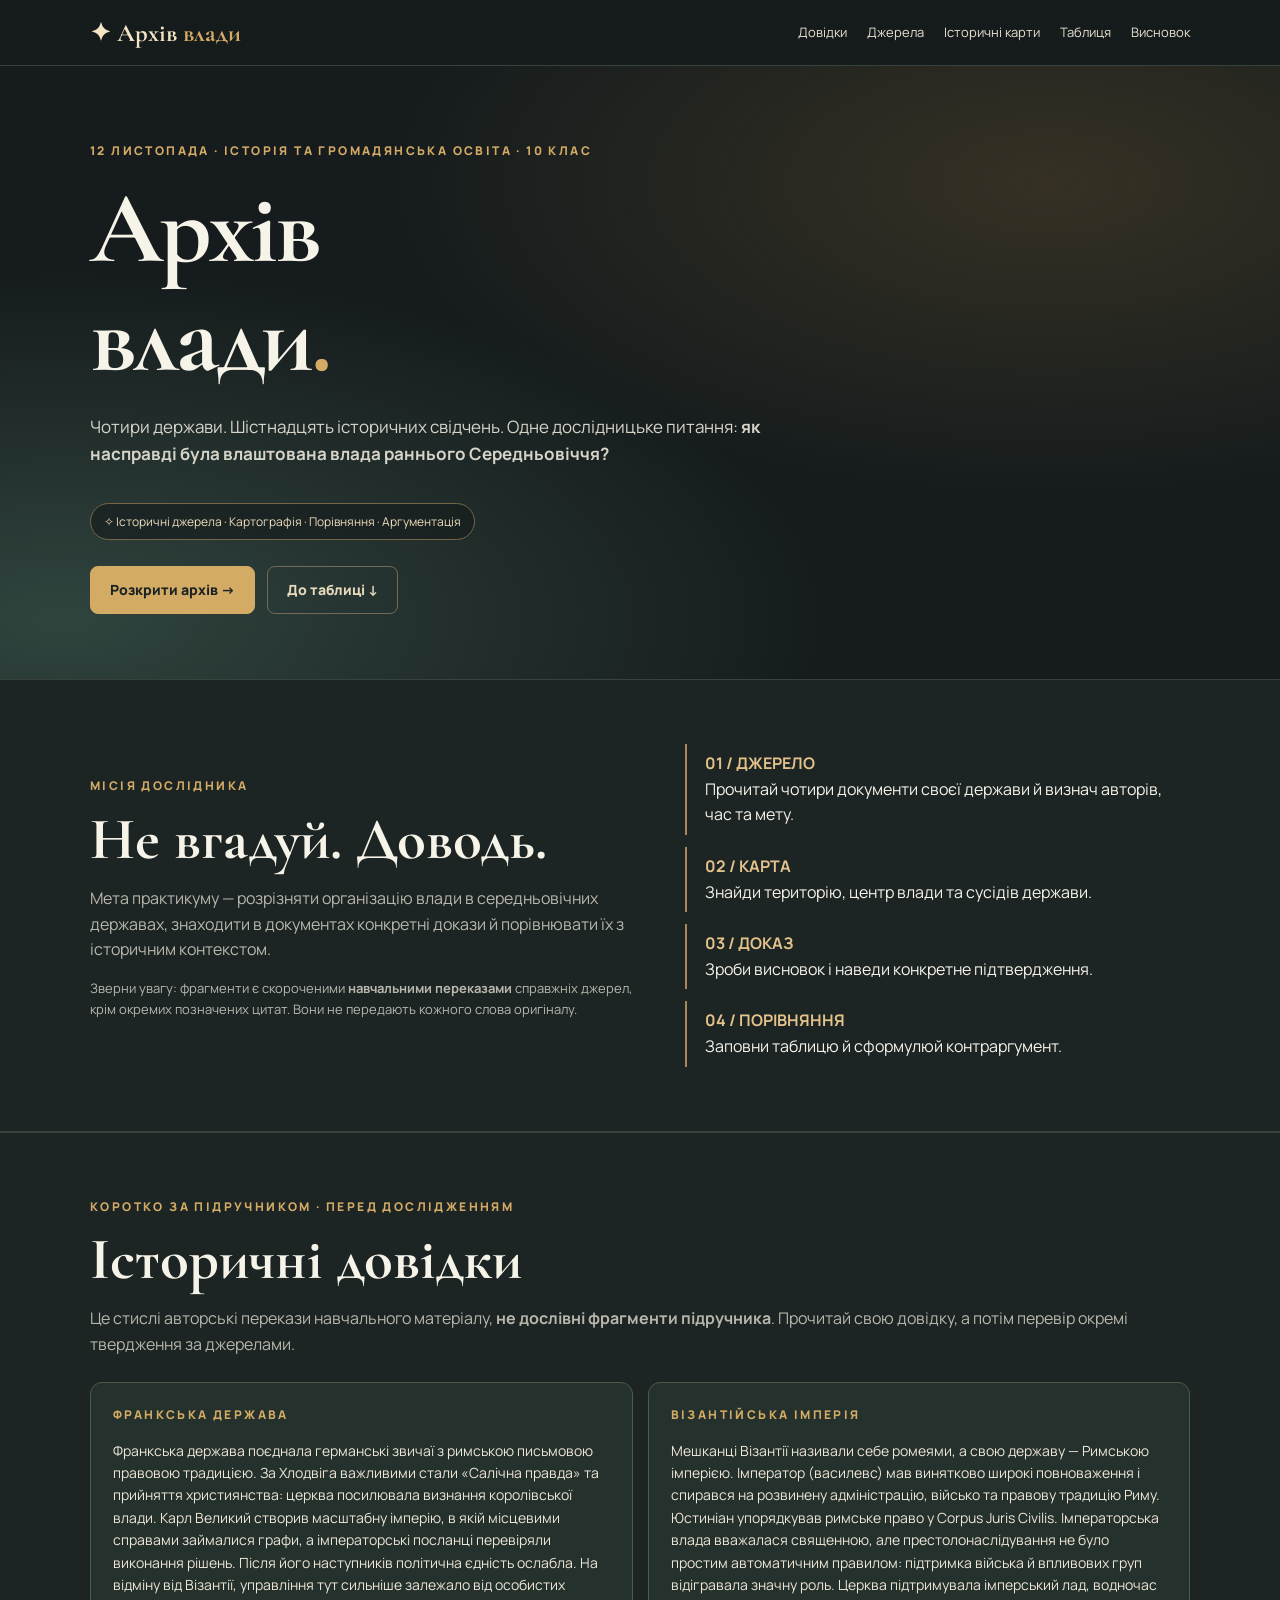
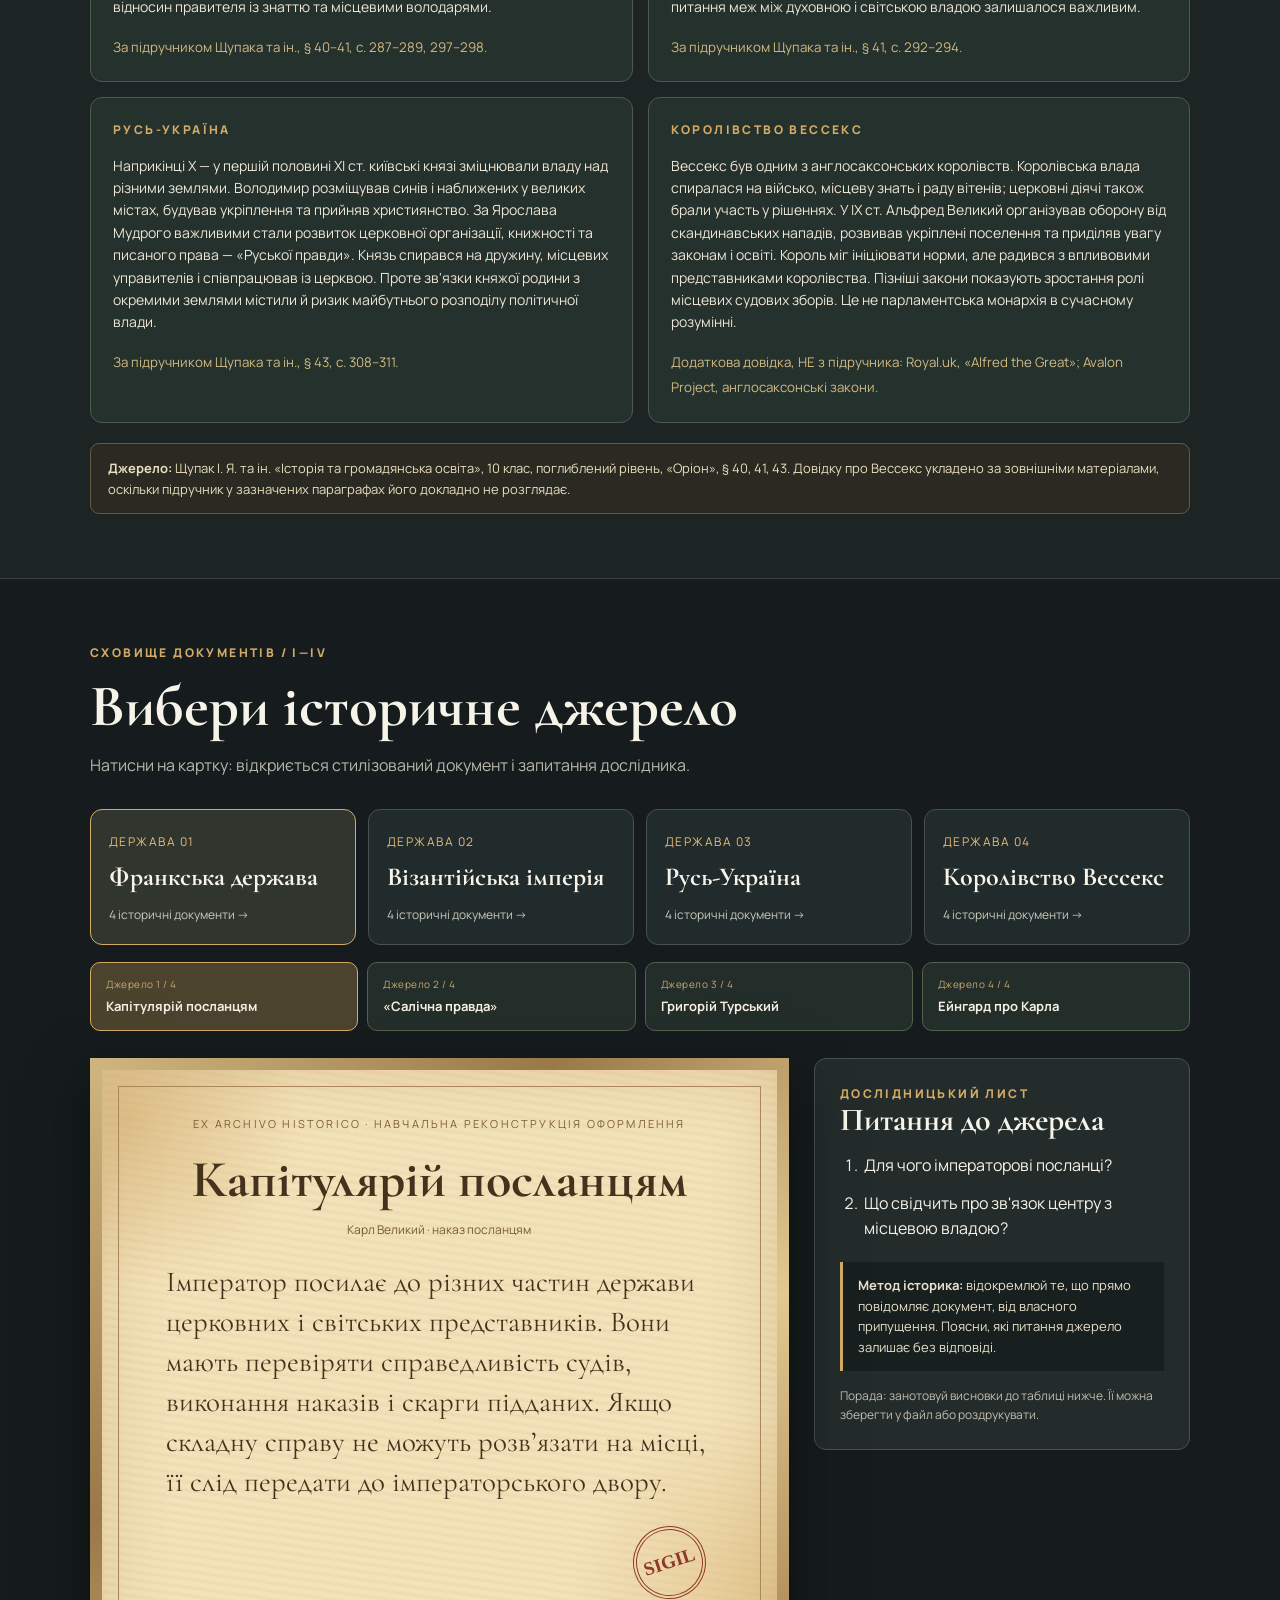
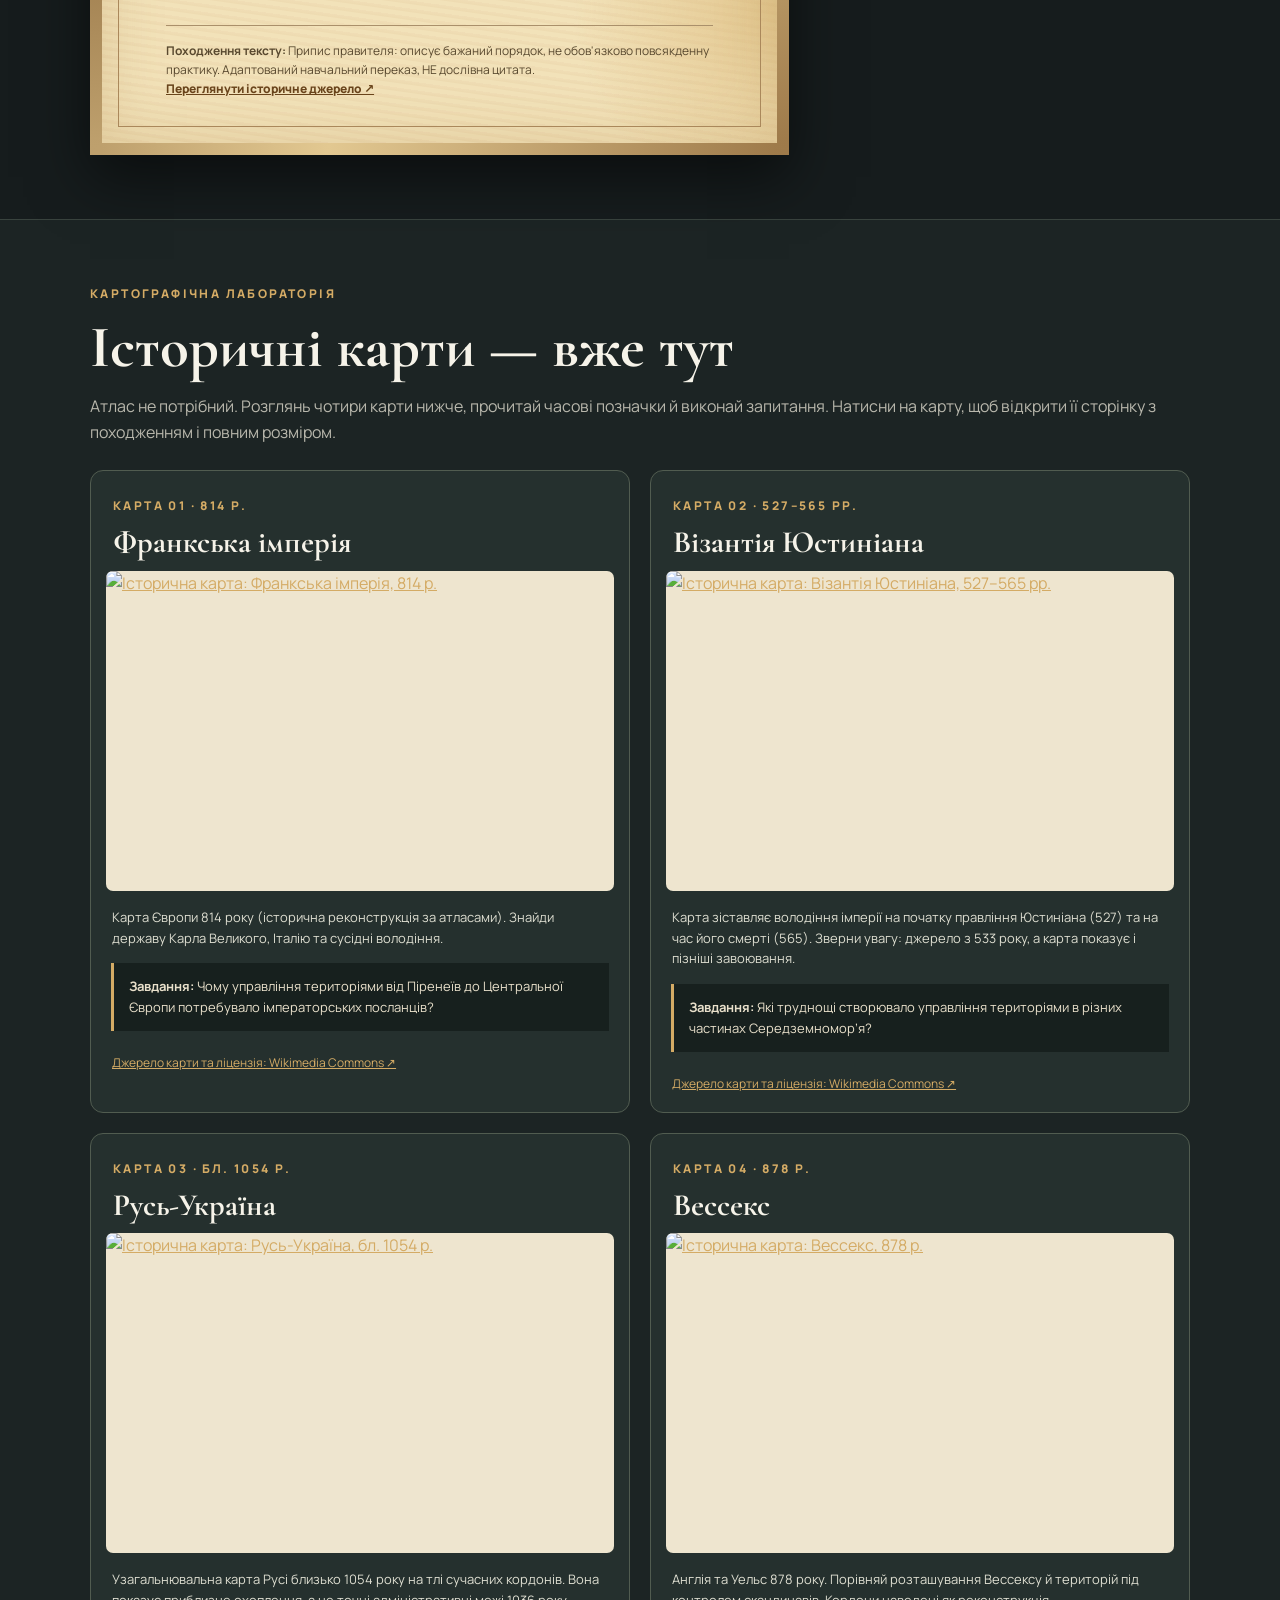
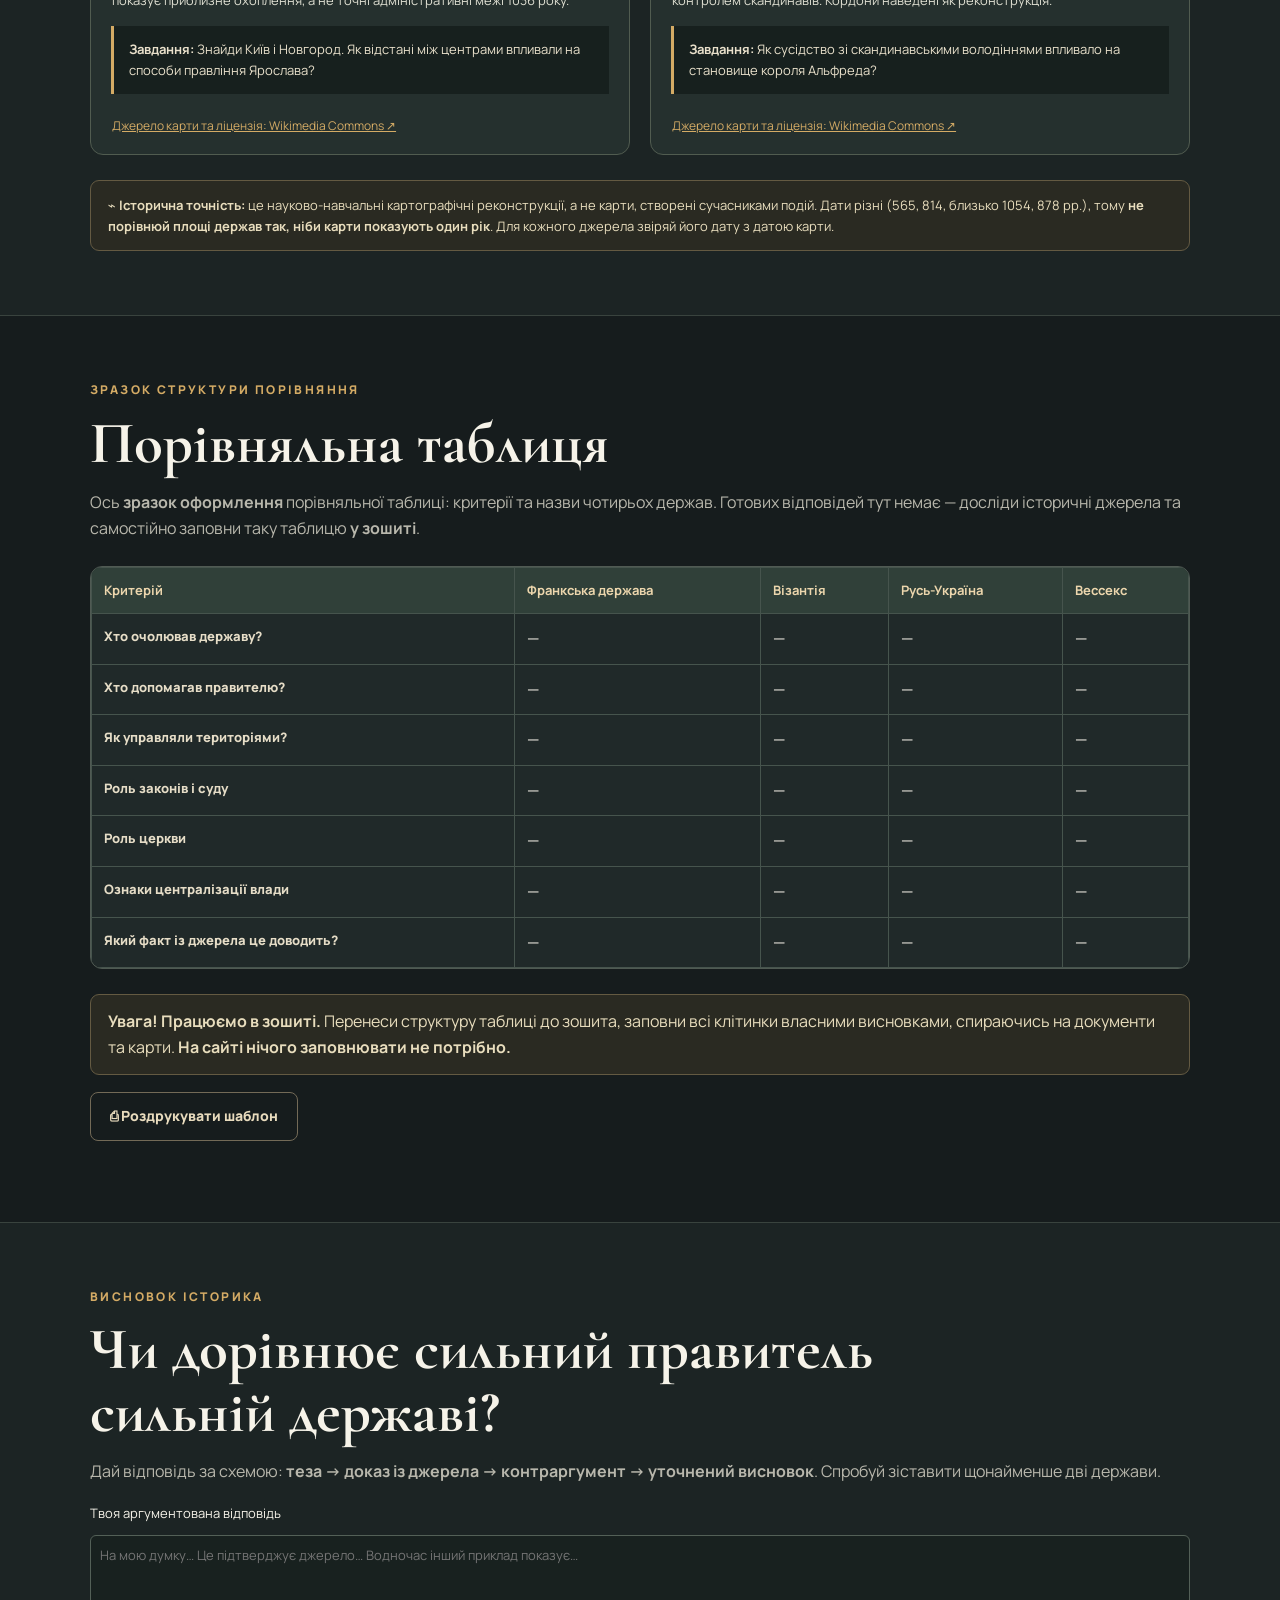
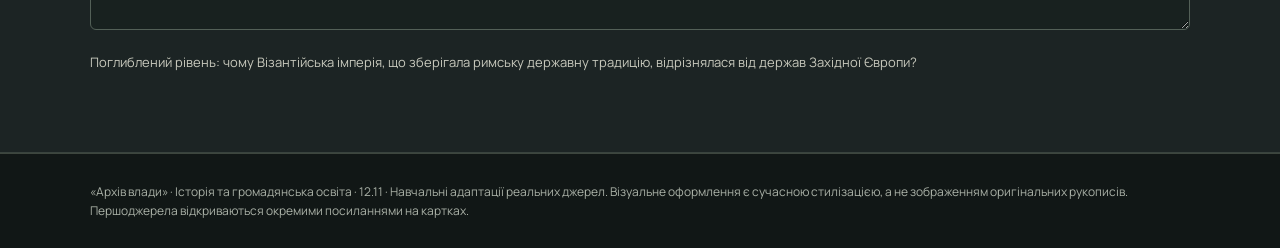
==== commit b856d8c5: "Зробити порівняльну таблицю порожнім зразком для роботи в зошиті" ====
--- a/Історія та ГО/12.11/index.html
+++ b/Історія та ГО/12.11/index.html
@@ -33,15 +33,13 @@
 <div class="hero"><div class="wrap"><div class="eyebrow">12 листопада · Історія та громадянська освіта · 10 клас</div><h1>Архів<br>влади<span style="color:var(--gold)">.</span></h1><p class="lead">Чотири держави. Шістнадцять історичних свідчень. Одне дослідницьке питання: <b>як насправді була влаштована влада раннього Середньовіччя?</b></p><span class="hero__badge">✧ Історичні джерела · Картографія · Порівняння · Аргументація</span><div class="actions"><a class="btn" href="#archive">Розкрити архів →</a><a class="btn alt" href="#comparison">До таблиці ↓</a></div></div></div>
 <section class="intro"><div class="wrap intro-grid"><div><div class="eyebrow">Місія дослідника</div><h2>Не вгадуй. Доводь.</h2><p class="muted">Мета практикуму — розрізняти організацію влади в середньовічних державах, знаходити в документах конкретні докази й порівнювати їх з історичним контекстом.</p><p class="small muted">Зверни увагу: фрагменти є скороченими <b>навчальними переказами</b> справжніх джерел, крім окремих позначених цитат. Вони не передають кожного слова оригіналу.</p></div><div class="steps"><div class="step"><b>01 / ДЖЕРЕЛО</b><div>Прочитай чотири документи своєї держави й визнач авторів, час та мету.</div></div><div class="step"><b>02 / КАРТА</b><div>Знайди територію, центр влади та сусідів держави.</div></div><div class="step"><b>03 / ДОКАЗ</b><div>Зроби висновок і наведи конкретне підтвердження.</div></div><div class="step"><b>04 / ПОРІВНЯННЯ</b><div>Заповни таблицю й сформулюй контраргумент.</div></div></div></div></section>
 <section id="context" class="intro"><div class="wrap"><div class="eyebrow">Коротко за підручником · перед дослідженням</div><h2>Історичні довідки</h2><p class="muted">Це стислі авторські перекази навчального матеріалу, <b>не дослівні фрагменти підручника</b>. Прочитай свою довідку, а потім перевір окремі твердження за джерелами.</p><div id="textbook-cards" class="context-grid"></div><div class="notice" style="margin-top:20px"><b>Джерело:</b> Щупак І. Я. та ін. «Історія та громадянська освіта», 10 клас, поглиблений рівень, «Оріон», § 40, 41, 43. Довідку про Вессекс укладено за зовнішніми матеріалами, оскільки підручник у зазначених параграфах його докладно не розглядає.</div></div></section><section id="archive"><div class="wrap"><div class="eyebrow">Сховище документів / I—IV</div><h2>Вибери історичне джерело</h2><p class="muted">Натисни на картку: відкриється стилізований документ і запитання дослідника.</p><div class="card-grid" id="cards"></div><div class="source-switch" id="doc-switcher" aria-label="Вибір документа"></div><div class="document-layout"><article class="parchment"><div class="archive-mark">Ex archivo historico · Навчальна реконструкція оформлення</div><h3 id="doc-title"></h3><div class="folio" id="doc-folio"></div><div class="script" id="doc-text"></div><div class="seal" aria-hidden="true">SIGIL</div><div class="source-note"><b>Походження тексту:</b> <span id="doc-note"></span><div><a id="doc-link" href="#" target="_blank" rel="noopener noreferrer">Переглянути історичне джерело ↗</a></div></div></article><aside class="research"><div class="eyebrow">Дослідницький лист</div><h3>Питання до джерела</h3><ol id="questions"></ol><div class="prompt"><b>Метод історика:</b> відокремлюй те, що прямо повідомляє документ, від власного припущення. Поясни, які питання джерело залишає без відповіді.</div><div class="details">Порада: занотовуй висновки до таблиці нижче. Її можна зберегти у файл або роздрукувати.</div></aside></div></div></section>
-<section id="atlas"><div class="wrap"><div class="eyebrow">Картографічна лабораторія</div><h2>Історичні карти — вже тут</h2><p class="muted">Атлас не потрібний. Розглянь чотири карти нижче, прочитай часові позначки й виконай запитання. Натисни на карту, щоб відкрити її сторінку з походженням і повним розміром.</p><div class="atlas-map-grid"><article class="atlas-map"><div class="atlas-map__top"><span class="eyebrow">КАРТА 01 · 814 р.</span><h3>Франкська імперія</h3></div><a href="https://commons.wikimedia.org/wiki/File:Europe_in_814%2C_Charlemagne%2C_Krum%2C_Nicephorus_I.png" target="_blank" rel="noopener noreferrer" title="Відкрити опис і походження карти"><img loading="lazy" src="https://commons.wikimedia.org/wiki/Special:Redirect/file/Europe%20in%20814%2C%20Charlemagne%2C%20Krum%2C%20Nicephorus%20I.png" alt="Історична карта: Франкська імперія, 814 р." decoding="async"></a><p>Карта Європи 814 року (історична реконструкція за атласами). Знайди державу Карла Великого, Італію та сусідні володіння.</p><div class="prompt"><b>Завдання:</b> Чому управління територіями від Піренеїв до Центральної Європи потребувало імператорських посланців?</div><a href="https://commons.wikimedia.org/wiki/File:Europe_in_814%2C_Charlemagne%2C_Krum%2C_Nicephorus_I.png" target="_blank" rel="noopener noreferrer" class="map-credit">Джерело карти та ліцензія: Wikimedia Commons ↗</a></article><article class="atlas-map"><div class="atlas-map__top"><span class="eyebrow">КАРТА 02 · 527–565 рр.</span><h3>Візантія Юстиніана</h3></div><a href="https://commons.wikimedia.org/wiki/File:Justinien_527-565.svg" target="_blank" rel="noopener noreferrer" title="Відкрити опис і походження карти"><img loading="lazy" src="https://commons.wikimedia.org/wiki/Special:Redirect/file/Justinien%20527-565.svg" alt="Історична карта: Візантія Юстиніана, 527–565 рр." decoding="async"></a><p>Карта зіставляє володіння імперії на початку правління Юстиніана (527) та на час його смерті (565). Зверни увагу: джерело з 533 року, а карта показує і пізніші завоювання.</p><div class="prompt"><b>Завдання:</b> Які труднощі створювало управління територіями в різних частинах Середземномор’я?</div><a href="https://commons.wikimedia.org/wiki/File:Justinien_527-565.svg" target="_blank" rel="noopener noreferrer" class="map-credit">Джерело карти та ліцензія: Wikimedia Commons ↗</a></article><article class="atlas-map"><div class="atlas-map__top"><span class="eyebrow">КАРТА 03 · бл. 1054 р.</span><h3>Русь-Україна</h3></div><a href="https://commons.wikimedia.org/wiki/File:Kievan_Rus_in_the_11th_Century.png" target="_blank" rel="noopener noreferrer" title="Відкрити опис і походження карти"><img loading="lazy" src="https://commons.wikimedia.org/wiki/Special:Redirect/file/Kievan%20Rus%20in%20the%2011th%20Century.png" alt="Історична карта: Русь-Україна, бл. 1054 р." decoding="async"></a><p>Узагальнювальна карта Русі близько 1054 року на тлі сучасних кордонів. Вона показує приблизне охоплення, а не точні адміністративні межі 1036 року.</p><div class="prompt"><b>Завдання:</b> Знайди Київ і Новгород. Як відстані між центрами впливали на способи правління Ярослава?</div><a href="https://commons.wikimedia.org/wiki/File:Kievan_Rus_in_the_11th_Century.png" target="_blank" rel="noopener noreferrer" class="map-credit">Джерело карти та ліцензія: Wikimedia Commons ↗</a></article><article class="atlas-map"><div class="atlas-map__top"><span class="eyebrow">КАРТА 04 · 878 р.</span><h3>Вессекс</h3></div><a href="https://commons.wikimedia.org/wiki/File:England_878.svg" target="_blank" rel="noopener noreferrer" title="Відкрити опис і походження карти"><img loading="lazy" src="https://commons.wikimedia.org/wiki/Special:Redirect/file/England%20878.svg" alt="Історична карта: Вессекс, 878 р." decoding="async"></a><p>Англія та Уельс 878 року. Порівняй розташування Вессексу й територій під контролем скандинавів. Кордони наведені як реконструкція.</p><div class="prompt"><b>Завдання:</b> Як сусідство зі скандинавськими володіннями впливало на становище короля Альфреда?</div><a href="https://commons.wikimedia.org/wiki/File:England_878.svg" target="_blank" rel="noopener noreferrer" class="map-credit">Джерело карти та ліцензія: Wikimedia Commons ↗</a></article></div><div class="notice">⌁ <b>Історична точність:</b> це науково-навчальні картографічні реконструкції, а не карти, створені сучасниками подій. Дати різні (565, 814, близько 1054, 878 рр.), тому <b>не порівнюй площі держав так, ніби карти показують один рік</b>. Для кожного джерела звіряй його дату з датою карти.</div></div></section><section id="comparison"><div class="wrap"><div class="eyebrow">Зразок історичного порівняння</div><h2>Порівняльна таблиця · приклад</h2><p class="muted">Це <b>готовий зразок</b>, який показує, як стисло порівнювати політичні системи чотирьох держав. Таблицю на сайті заповнювати не потрібно. У зошиті склади власне порівняння, спираючись на джерела, а не просто переписуючи приклад.</p><div class="table-scroll"><table id="matrix"><thead><tr><th>Критерій</th><th>Франкська держава</th><th>Візантія</th><th>Русь-Україна</th><th>Вессекс</th></tr></thead><tbody>
-<tr><td>Хто очолював державу?</td><td>Король, з 800 р. Карл Великий — імператор</td><td>Імператор (василевс)</td><td>Київський князь</td><td>Король</td></tr>
-<tr><td>Хто допомагав правителю?</td><td>Графи, двір, імператорські посланці</td><td>Придворні чиновники, військові командири, урядовці</td><td>Дружина, місцеві князі й управителі</td><td>Знать, дружинники, рада вітенів</td></tr>
-<tr><td>Як управляли територіями?</td><td>Графства; контроль через королівських посланців</td><td>Розгалужений апарат управління; провінційні структури змінювалися з часом</td><td>Князівська влада спиралася на данину, дружину та підвладні землі</td><td>Місцеві посадовці та укріплені осередки; королівський контроль</td></tr>
-<tr><td>Роль законів і суду</td><td>Капітулярії та місцеве звичаєве право; суд графів</td><td>Писане римсько-візантійське право, імператорські закони</td><td>Звичаєві норми; пізніше — «Руська правда»</td><td>Королівські закони, місцеві судові збори</td></tr>
-<tr><td>Роль церкви</td><td>Єпископи підтримували управління, освіту та легітимність влади</td><td>Впливова православна церковна ієрархія</td><td>Після хрещення Русі 988 р. церковна організація зміцнювалася</td><td>Церковні діячі брали участь у радах і поширенні писемності</td></tr>
-<tr><td>Ознаки централізації влади</td><td>Загальноімперські накази та перевірки посадовців</td><td>Імператорська адміністрація та система права</td><td>Зосередження князівської влади в Києві; поступове впорядкування управління</td><td>Королівські закони, оборона й управління укріпленнями</td></tr>
-<tr><td>Приклад історичного доказу</td><td>Капітулярій Карла Великого про імператорських посланців (802 р.)</td><td>«Кодекс Юстиніана» як приклад імператорського законодавства</td><td>«Руська правда» як свідчення розвитку писаних правових норм</td><td>Законодавчі настанови Альфреда Великого</td></tr>
-</tbody></table></div><p class="secondary">Зверни увагу: наведено узагальнені приклади для різних етапів історії держав, а не одночасний «зріз» одного року. Для власного висновку в зошиті наведи конкретне джерело й поясни, що саме воно доводить.</p><p class="notice" style="margin-top:22px;font-size:16px"><b>Увага! Працюємо в зошиті.</b> Таблиця на сайті — лише зразок. Склади власну порівняльну таблицю та запиши висновки у зошиті. На сайті нічого заповнювати не потрібно.</p><div class="bar-actions"><button class="btn alt" id="print" type="button">⎙ Роздрукувати приклад</button></div></div></section>
+<section id="atlas"><div class="wrap"><div class="eyebrow">Картографічна лабораторія</div><h2>Історичні карти — вже тут</h2><p class="muted">Атлас не потрібний. Розглянь чотири карти нижче, прочитай часові позначки й виконай запитання. Натисни на карту, щоб відкрити її сторінку з походженням і повним розміром.</p><div class="atlas-map-grid"><article class="atlas-map"><div class="atlas-map__top"><span class="eyebrow">КАРТА 01 · 814 р.</span><h3>Франкська імперія</h3></div><a href="https://commons.wikimedia.org/wiki/File:Europe_in_814%2C_Charlemagne%2C_Krum%2C_Nicephorus_I.png" target="_blank" rel="noopener noreferrer" title="Відкрити опис і походження карти"><img loading="lazy" src="https://commons.wikimedia.org/wiki/Special:Redirect/file/Europe%20in%20814%2C%20Charlemagne%2C%20Krum%2C%20Nicephorus%20I.png" alt="Історична карта: Франкська імперія, 814 р." decoding="async"></a><p>Карта Європи 814 року (історична реконструкція за атласами). Знайди державу Карла Великого, Італію та сусідні володіння.</p><div class="prompt"><b>Завдання:</b> Чому управління територіями від Піренеїв до Центральної Європи потребувало імператорських посланців?</div><a href="https://commons.wikimedia.org/wiki/File:Europe_in_814%2C_Charlemagne%2C_Krum%2C_Nicephorus_I.png" target="_blank" rel="noopener noreferrer" class="map-credit">Джерело карти та ліцензія: Wikimedia Commons ↗</a></article><article class="atlas-map"><div class="atlas-map__top"><span class="eyebrow">КАРТА 02 · 527–565 рр.</span><h3>Візантія Юстиніана</h3></div><a href="https://commons.wikimedia.org/wiki/File:Justinien_527-565.svg" target="_blank" rel="noopener noreferrer" title="Відкрити опис і походження карти"><img loading="lazy" src="https://commons.wikimedia.org/wiki/Special:Redirect/file/Justinien%20527-565.svg" alt="Історична карта: Візантія Юстиніана, 527–565 рр." decoding="async"></a><p>Карта зіставляє володіння імперії на початку правління Юстиніана (527) та на час його смерті (565). Зверни увагу: джерело з 533 року, а карта показує і пізніші завоювання.</p><div class="prompt"><b>Завдання:</b> Які труднощі створювало управління територіями в різних частинах Середземномор’я?</div><a href="https://commons.wikimedia.org/wiki/File:Justinien_527-565.svg" target="_blank" rel="noopener noreferrer" class="map-credit">Джерело карти та ліцензія: Wikimedia Commons ↗</a></article><article class="atlas-map"><div class="atlas-map__top"><span class="eyebrow">КАРТА 03 · бл. 1054 р.</span><h3>Русь-Україна</h3></div><a href="https://commons.wikimedia.org/wiki/File:Kievan_Rus_in_the_11th_Century.png" target="_blank" rel="noopener noreferrer" title="Відкрити опис і походження карти"><img loading="lazy" src="https://commons.wikimedia.org/wiki/Special:Redirect/file/Kievan%20Rus%20in%20the%2011th%20Century.png" alt="Історична карта: Русь-Україна, бл. 1054 р." decoding="async"></a><p>Узагальнювальна карта Русі близько 1054 року на тлі сучасних кордонів. Вона показує приблизне охоплення, а не точні адміністративні межі 1036 року.</p><div class="prompt"><b>Завдання:</b> Знайди Київ і Новгород. Як відстані між центрами впливали на способи правління Ярослава?</div><a href="https://commons.wikimedia.org/wiki/File:Kievan_Rus_in_the_11th_Century.png" target="_blank" rel="noopener noreferrer" class="map-credit">Джерело карти та ліцензія: Wikimedia Commons ↗</a></article><article class="atlas-map"><div class="atlas-map__top"><span class="eyebrow">КАРТА 04 · 878 р.</span><h3>Вессекс</h3></div><a href="https://commons.wikimedia.org/wiki/File:England_878.svg" target="_blank" rel="noopener noreferrer" title="Відкрити опис і походження карти"><img loading="lazy" src="https://commons.wikimedia.org/wiki/Special:Redirect/file/England%20878.svg" alt="Історична карта: Вессекс, 878 р." decoding="async"></a><p>Англія та Уельс 878 року. Порівняй розташування Вессексу й територій під контролем скандинавів. Кордони наведені як реконструкція.</p><div class="prompt"><b>Завдання:</b> Як сусідство зі скандинавськими володіннями впливало на становище короля Альфреда?</div><a href="https://commons.wikimedia.org/wiki/File:England_878.svg" target="_blank" rel="noopener noreferrer" class="map-credit">Джерело карти та ліцензія: Wikimedia Commons ↗</a></article></div><div class="notice">⌁ <b>Історична точність:</b> це науково-навчальні картографічні реконструкції, а не карти, створені сучасниками подій. Дати різні (565, 814, близько 1054, 878 рр.), тому <b>не порівнюй площі держав так, ніби карти показують один рік</b>. Для кожного джерела звіряй його дату з датою карти.</div></div></section><section id="comparison"><div class="wrap"><div class="eyebrow">Зразок структури порівняння</div><h2>Порівняльна таблиця</h2><p class="muted">Ось <b>зразок оформлення</b> порівняльної таблиці: критерії та назви чотирьох держав. Готових відповідей тут немає — досліди історичні джерела та самостійно заповни таку таблицю <b>у зошиті</b>.</p><div class="table-scroll"><table id="matrix"><thead><tr><th>Критерій</th><th>Франкська держава</th><th>Візантія</th><th>Русь-Україна</th><th>Вессекс</th></tr></thead><tbody><tr><td>Хто очолював державу?</td><td>—</td><td>—</td><td>—</td><td>—</td></tr>
+<tr><td>Хто допомагав правителю?</td><td>—</td><td>—</td><td>—</td><td>—</td></tr>
+<tr><td>Як управляли територіями?</td><td>—</td><td>—</td><td>—</td><td>—</td></tr>
+<tr><td>Роль законів і суду</td><td>—</td><td>—</td><td>—</td><td>—</td></tr>
+<tr><td>Роль церкви</td><td>—</td><td>—</td><td>—</td><td>—</td></tr>
+<tr><td>Ознаки централізації влади</td><td>—</td><td>—</td><td>—</td><td>—</td></tr>
+<tr><td>Який факт із джерела це доводить?</td><td>—</td><td>—</td><td>—</td><td>—</td></tr></tbody></table></div><p class="notice" style="margin-top:22px;font-size:16px"><b>Увага! Працюємо в зошиті.</b> Перенеси структуру таблиці до зошита, заповни всі клітинки власними висновками, спираючись на документи та карти. <b>На сайті нічого заповнювати не потрібно.</b></p><div class="bar-actions"><button class="btn alt" id="print" type="button">⎙ Роздрукувати шаблон</button></div></div></section>
 <section id="conclusion" class="intro"><div class="wrap"><div class="eyebrow">Висновок історика</div><h2>Чи дорівнює сильний правитель<br>сильній державі?</h2><p class="muted">Дай відповідь за схемою: <b>теза → доказ із джерела → контраргумент → уточнений висновок</b>. Спробуй зіставити щонайменше дві держави.</p><label for="final-answer" class="small">Твоя аргументована відповідь</label><textarea class="response" id="final-answer" placeholder="На мою думку… Це підтверджує джерело… Водночас інший приклад показує…"></textarea><p class="secondary" style="margin-top:14px">Поглиблений рівень: чому Візантійська імперія, що зберігала римську державну традицію, відрізнялася від держав Західної Європи?</p></div></section>
 </main>
 <footer class="foot"><div class="wrap">«Архів влади» · Історія та громадянська освіта · 12.11 · Навчальні адаптації реальних джерел. Візуальне оформлення є сучасною стилізацією, а не зображенням оригінальних рукописів.<br>Першоджерела відкриваються окремими посиланнями на картках.</div></footer>
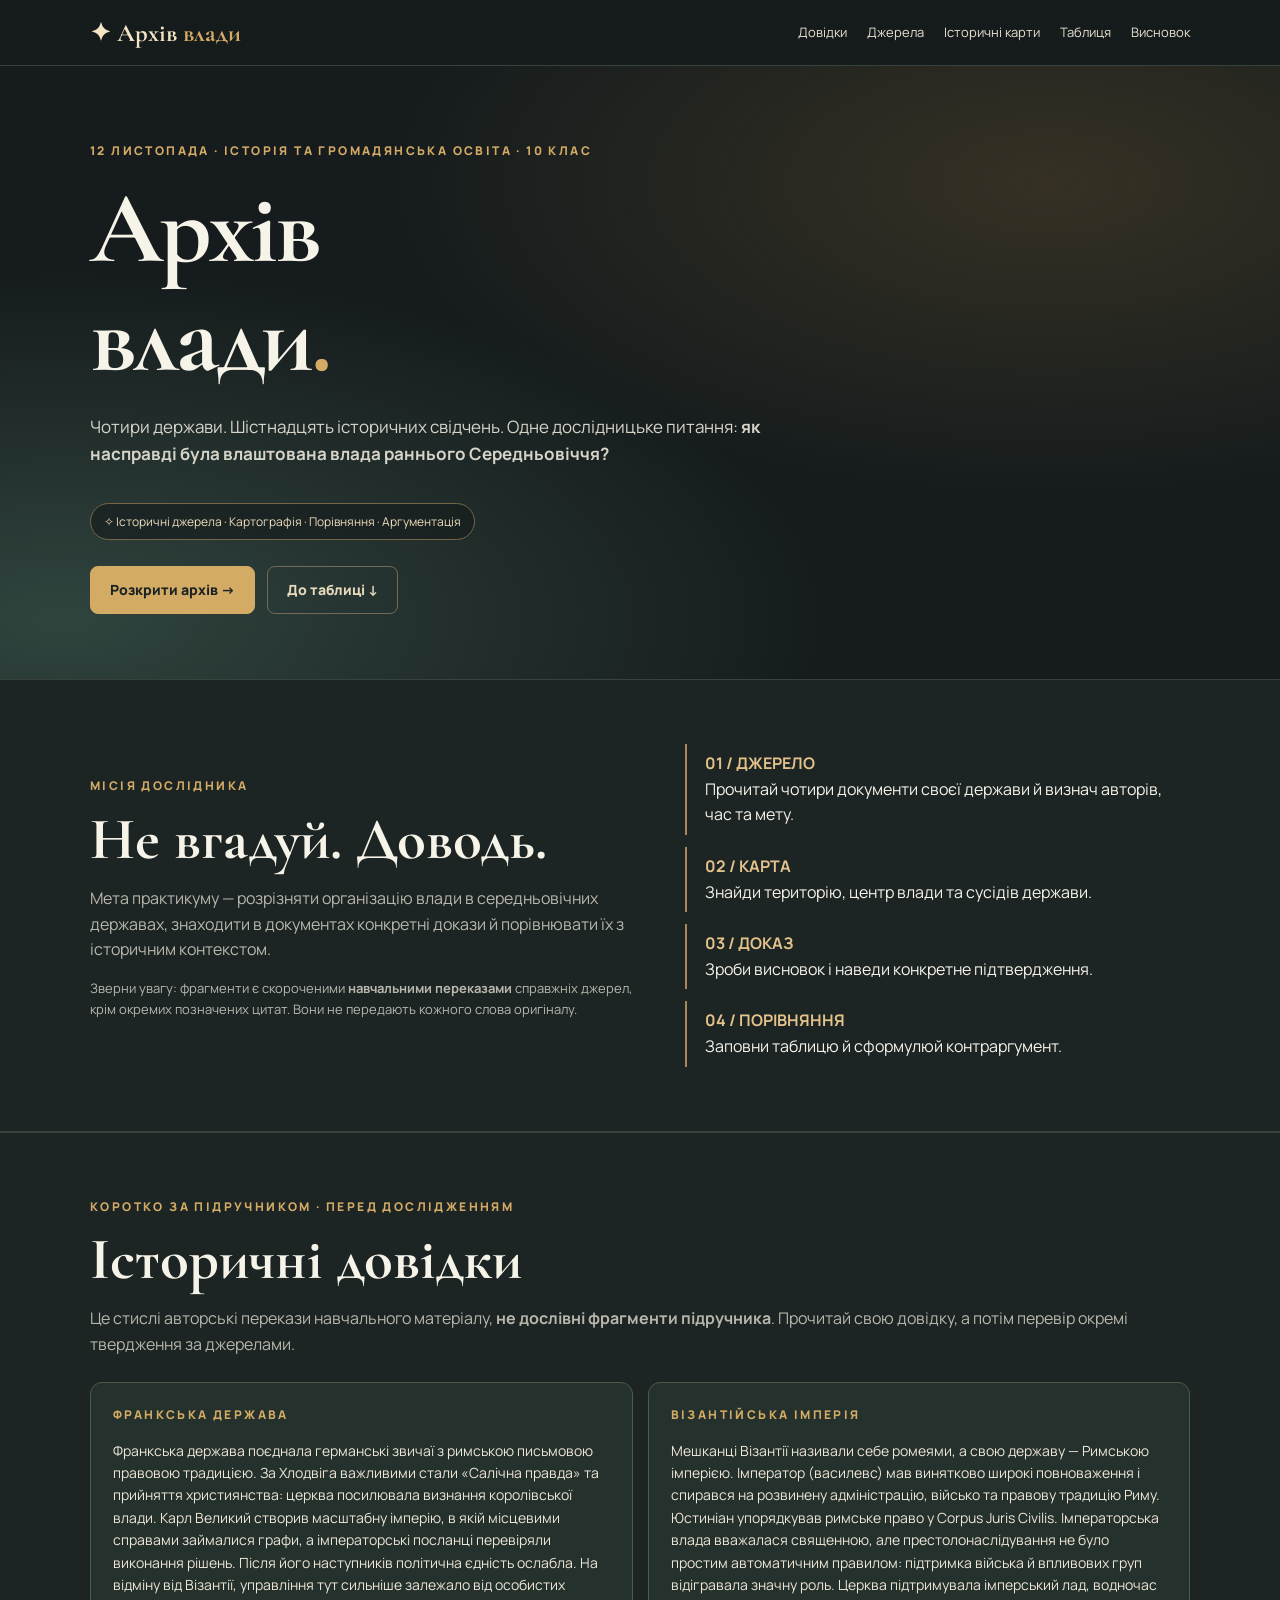
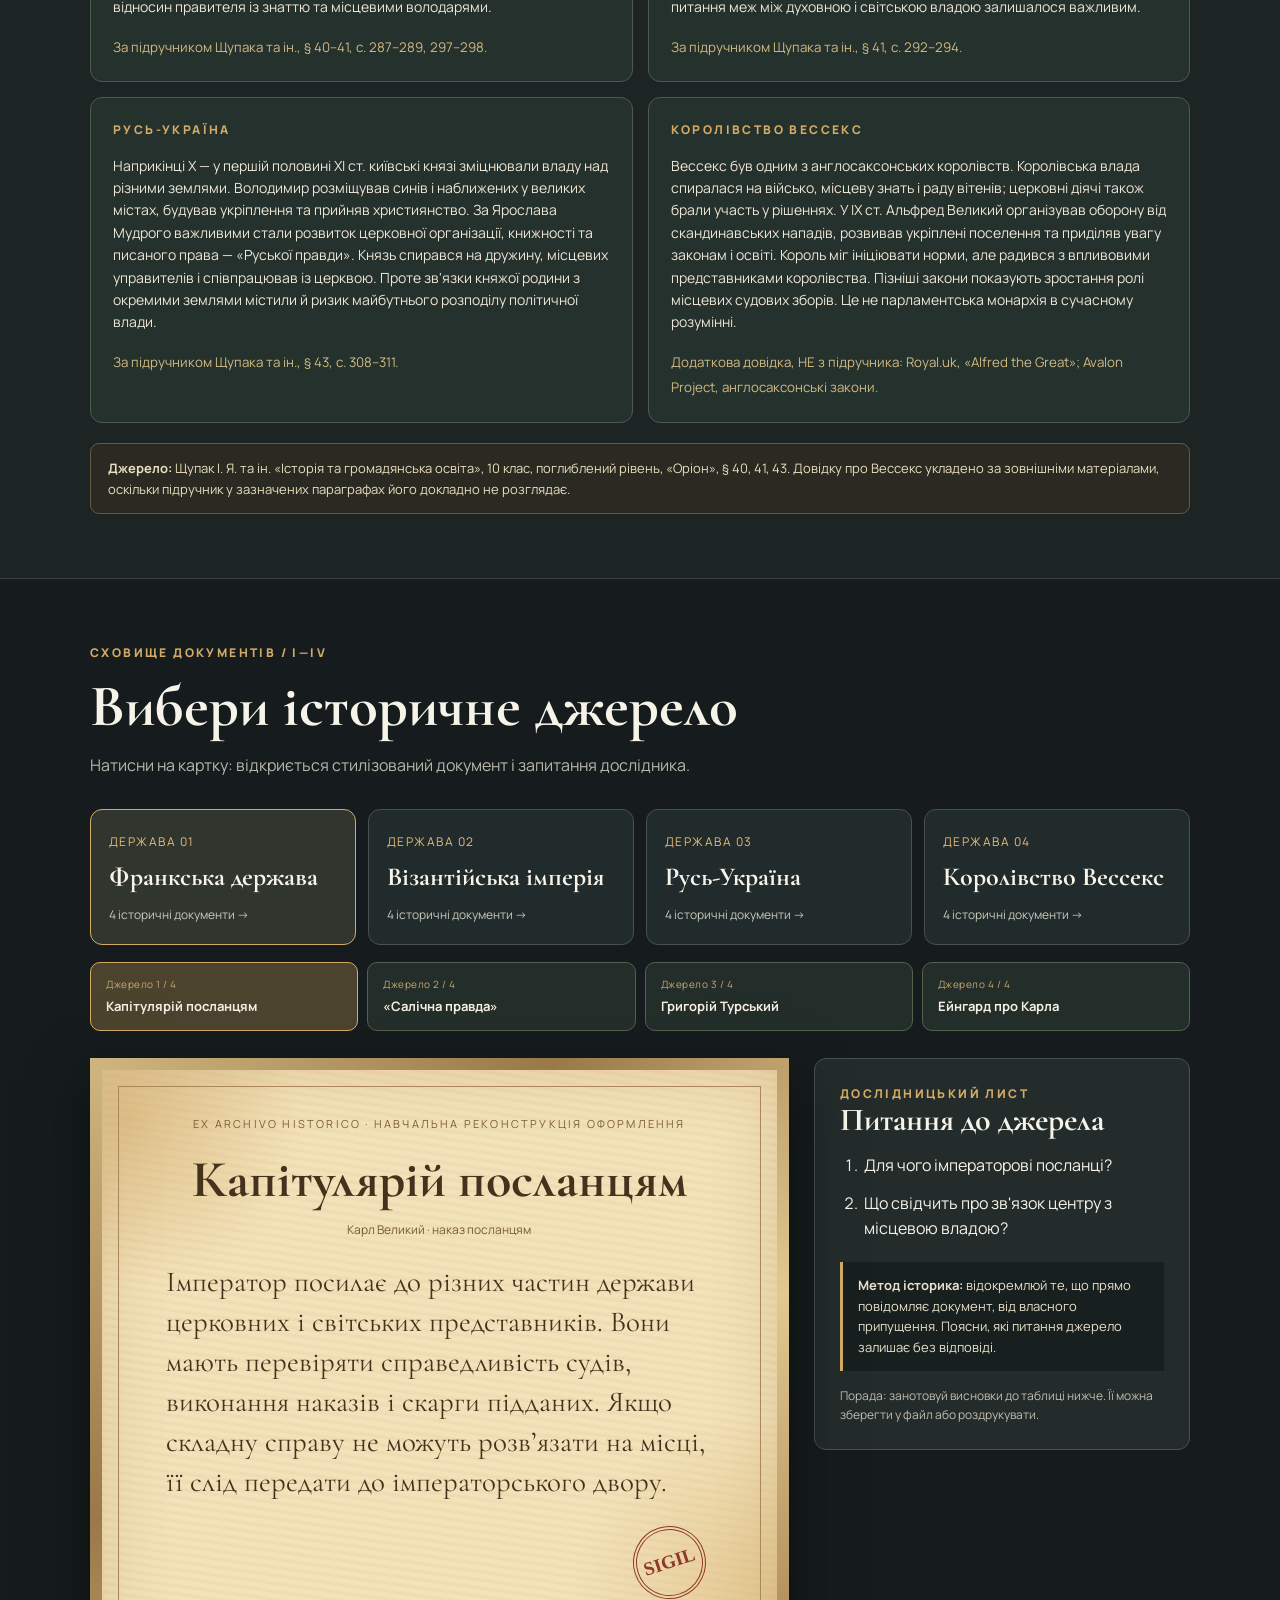
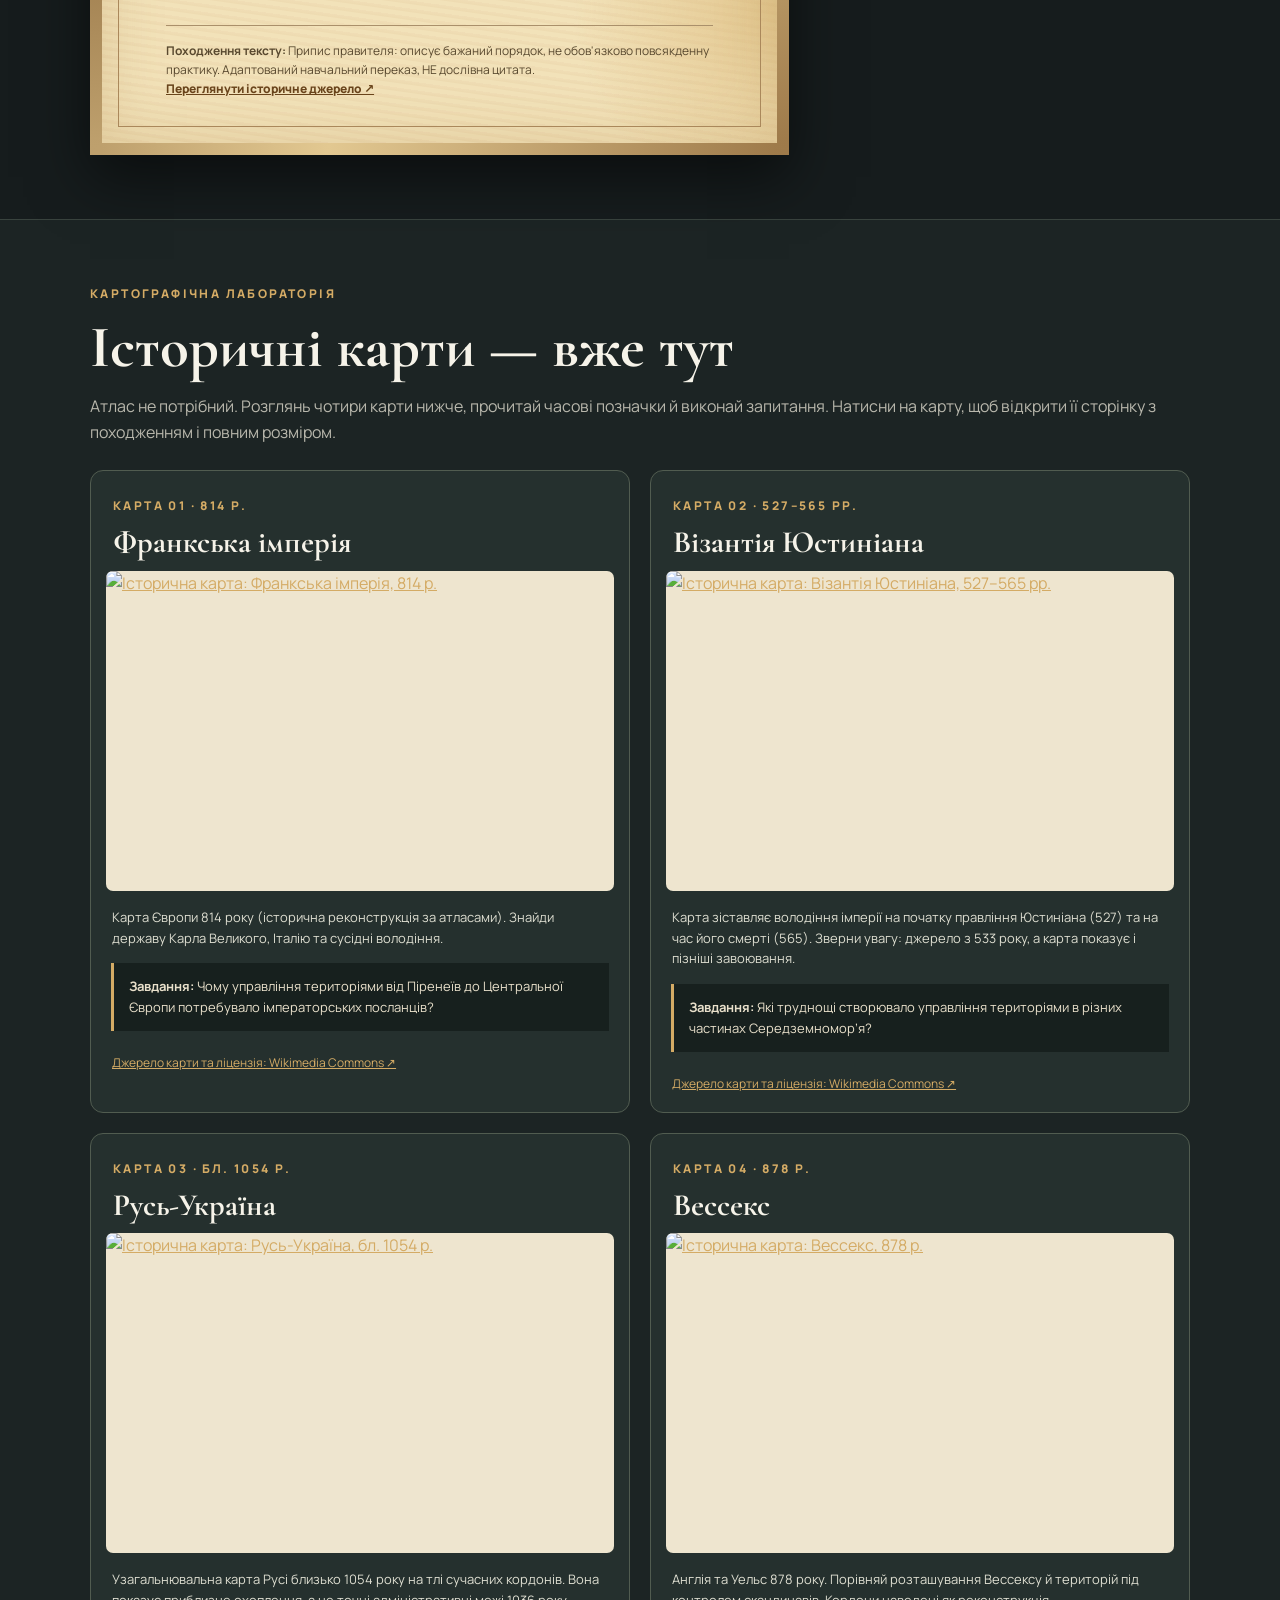
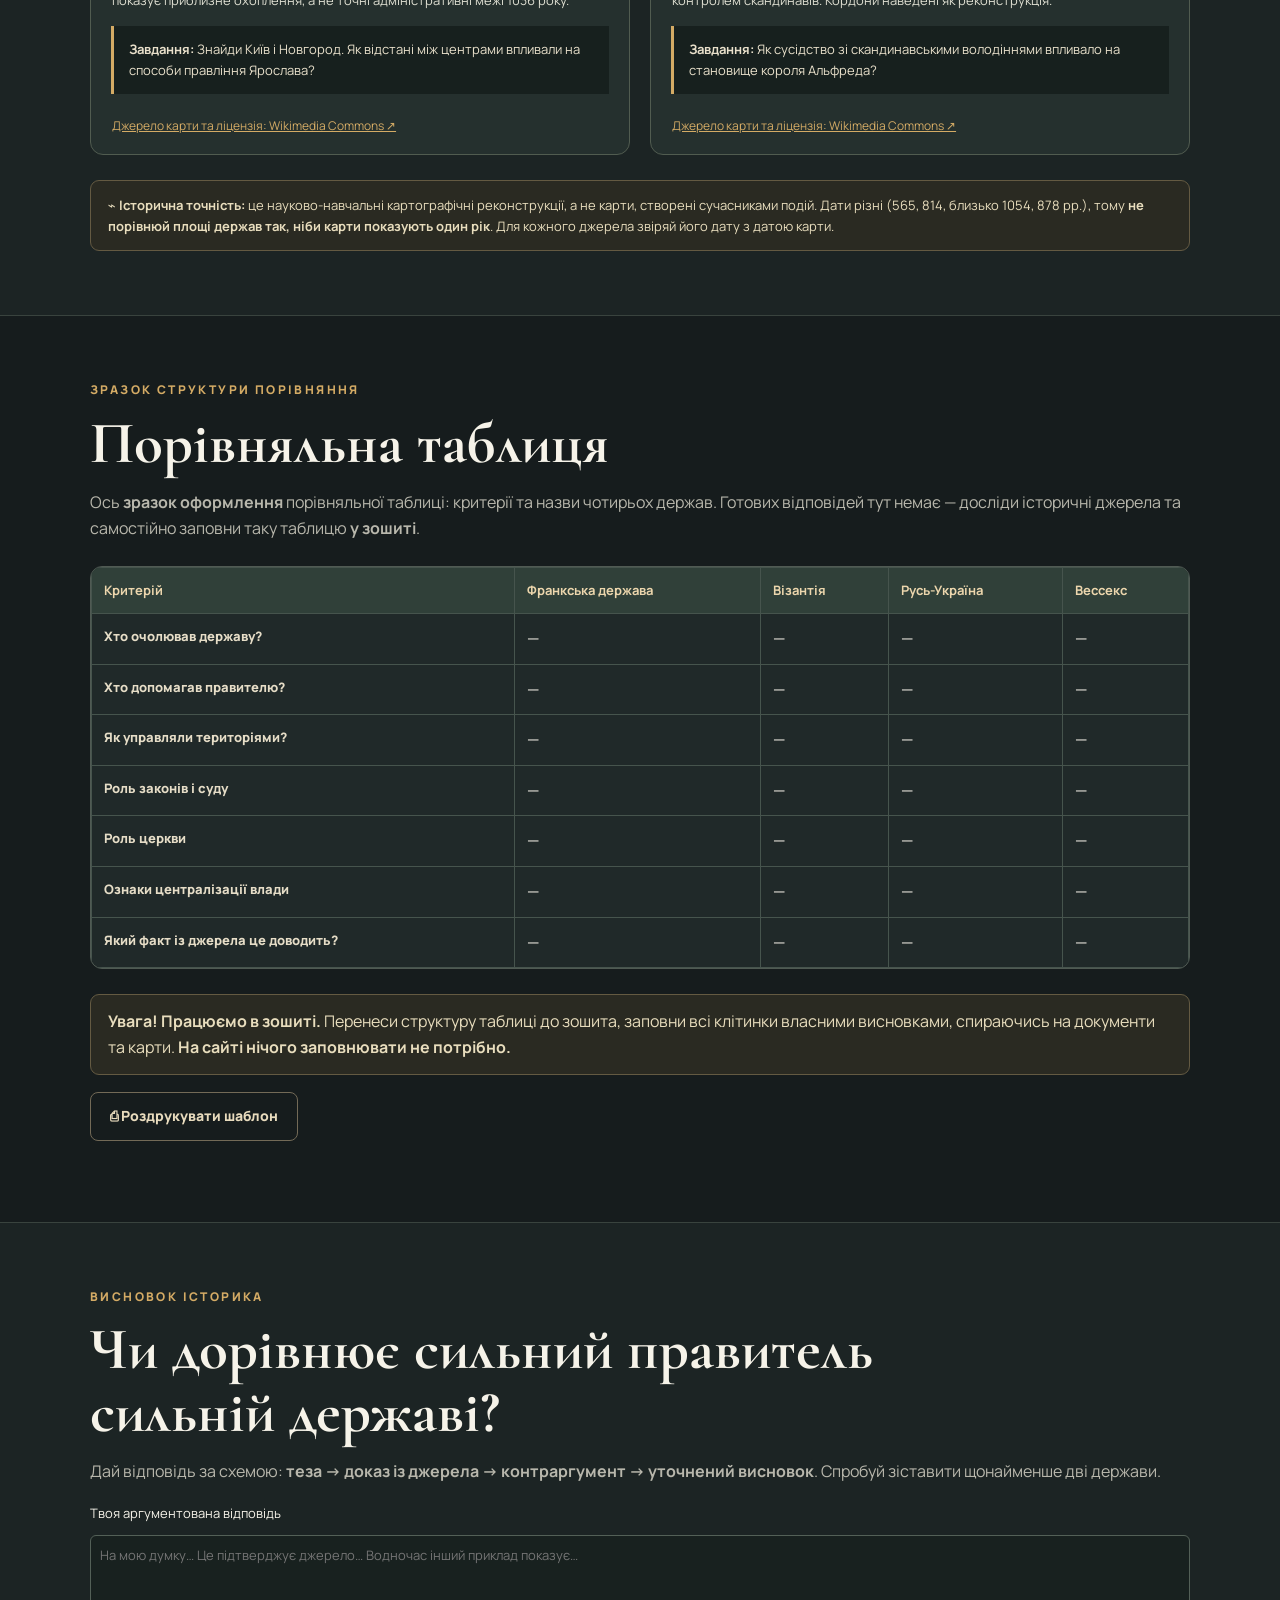
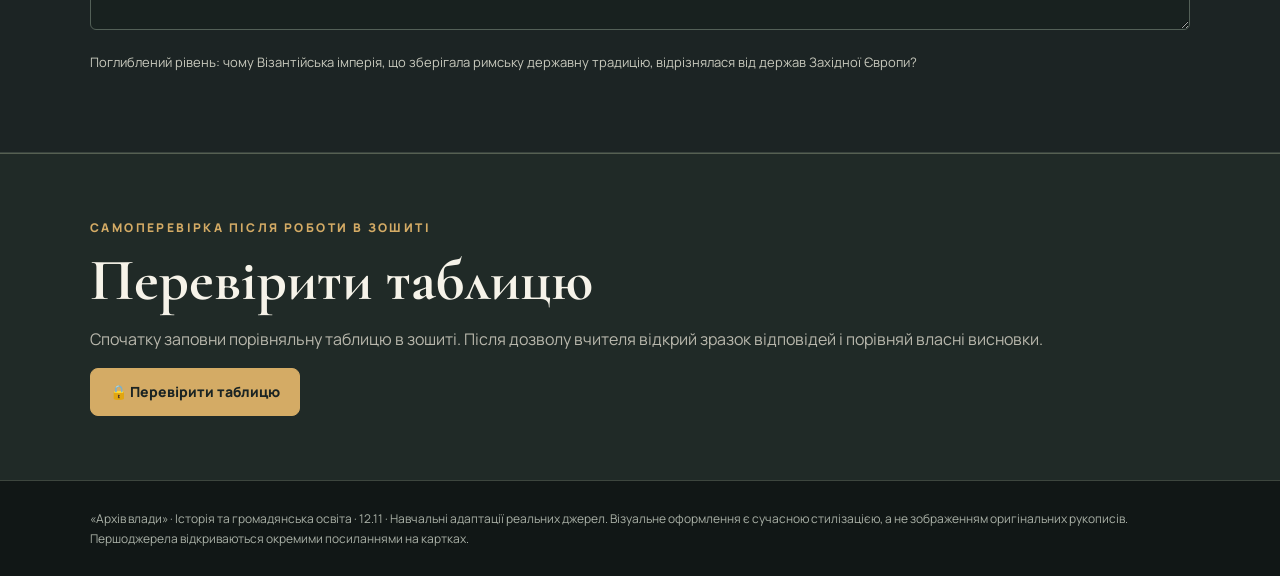
==== commit 374dc136: "Додати в кінці практикуму парольну самоперевірку заповненої таблиці" ====
--- a/Історія та ГО/12.11/index.html
+++ b/Історія та ГО/12.11/index.html
@@ -24,7 +24,7 @@
 #atlas{background:#1c2424;border-block:1px solid #39433e}.atlas-grid{display:grid;grid-template-columns:repeat(2,1fr);gap:14px;margin:25px 0}.atlas-item{background:#242e2d;border:1px solid #46524b;border-radius:12px;padding:18px}.atlas-item h3{font-size:27px;margin-bottom:8px}.atlas-item p{font-size:13px;color:#d5d3c7}.atlas-item b{color:var(--gold)}.notice{font-size:13px;padding:14px 17px;border:1px solid #645a42;background:#2a2a22;border-radius:9px;color:#e8ddbd}
 .table-scroll{overflow:auto;border:1px solid #505a53;border-radius:12px;margin:25px 0;background:#202929}
 table{border-collapse:collapse;width:100%;min-width:950px}th,td{border:1px solid #46544d;padding:12px;vertical-align:top}th{background:#304039;text-align:left;color:#ecd6ad;font-size:13px}td:first-child{font-weight:800;min-width:180px;color:#e6ddc7;font-size:13px}textarea{width:100%;resize:vertical;min-height:95px;border:1px solid #536057;border-radius:6px;background:#18211f;color:#f3eddc;padding:9px;outline:none;font-size:13px}textarea:focus{border-color:#d7b875}.response{width:100%;min-height:95px;margin-top:10px}.bar-actions{display:flex;gap:12px;flex-wrap:wrap;margin:17px 0}.secondary{color:#c8c9bd;font-size:13px}.foot{background:#111716;border-top:1px solid #3d463e;padding:28px 0;color:#aab1a7;font-size:12px}.foot a{color:#d4b97c}.sr{position:absolute;width:1px;height:1px;overflow:hidden;clip:rect(0,0,0,0)}@media(max-width:850px){.card-grid{grid-template-columns:repeat(2,1fr)}.document-layout,.intro-grid{grid-template-columns:1fr}.atlas-grid{grid-template-columns:1fr}nav{gap:10px}nav a{font-size:11px}}@media(max-width:500px){h1{font-size:56px}.brand{font-size:21px}.bar{align-items:flex-start;flex-direction:column;padding:10px 0;gap:7px}.card-grid{gap:8px}.mini{padding:13px}.mini strong{font-size:22px}.parchment{padding:33px 20px;border-width:7px}.script{font-size:23px}section{padding:46px 0}}
-@media print{header,.actions,.card-grid,.bar-actions,.foot{display:none!important}body{background:white;color:black}section{padding:16px 0}.parchment{box-shadow:none;min-height:auto}.document-layout{display:block}.research{margin-top:15px;color:black;background:white}.table-scroll{overflow:visible}table{min-width:0}textarea{color:black;background:white}}
+@media print{header,.actions,.card-grid,.bar-actions,.foot,#answer-key{display:none!important}body{background:white;color:black}section{padding:16px 0}.parchment{box-shadow:none;min-height:auto}.document-layout{display:block}.research{margin-top:15px;color:black;background:white}.table-scroll{overflow:visible}table{min-width:0}textarea{color:black;background:white}}
 .atlas-map-grid{display:grid;grid-template-columns:repeat(2,minmax(0,1fr));gap:20px;margin:25px 0}.atlas-map{padding:15px;border-radius:13px;border:1px solid #515c50;background:#25302e;overflow:hidden}.atlas-map__top{padding:6px 7px 12px}.atlas-map__top h3{margin-top:8px}.atlas-map img{display:block;width:100%;height:320px;object-fit:contain;background:#eee5cf;border-radius:7px;transition:transform .2s}.atlas-map a:hover img{transform:scale(1.015)}.atlas-map p{padding:16px 6px 0;color:#deded1;font-size:13px}.atlas-map .prompt{margin:10px 5px}.map-credit{display:inline-block;padding:12px 6px 4px;font-size:12px}@media(max-width:750px){.atlas-map-grid{grid-template-columns:1fr}.atlas-map img{height:auto;max-height:460px}}@media print{.atlas-map-grid{grid-template-columns:1fr}.atlas-map{break-inside:avoid}.atlas-map img{height:230px}}.context-grid{display:grid;grid-template-columns:repeat(2,minmax(0,1fr));gap:15px;margin-top:25px}.context-card{background:#25312d;border:1px solid #4d5a4d;padding:22px;border-radius:12px}.context-card p{margin:15px 0;color:#eee6d7;font-size:14px}.context-card small{color:#cfb982}.source-switch{display:flex;gap:9px;flex-wrap:wrap;margin-top:17px}.source-button{flex:1 1 180px;background:#232d29;border:1px solid #56604f;color:#f4eee3;text-align:left;border-radius:10px;padding:13px 15px}.source-button small{display:block;color:#c7a870;letter-spacing:.05em;font-size:10px}.source-button span{display:block;margin-top:4px;font-size:13px;font-weight:700}.source-button.picked{background:#4c432f;border-color:#d4ab65}@media(max-width:740px){.context-grid{grid-template-columns:1fr}}</style>
 </head>
 <body>
@@ -41,6 +41,7 @@
 <tr><td>Ознаки централізації влади</td><td>—</td><td>—</td><td>—</td><td>—</td></tr>
 <tr><td>Який факт із джерела це доводить?</td><td>—</td><td>—</td><td>—</td><td>—</td></tr></tbody></table></div><p class="notice" style="margin-top:22px;font-size:16px"><b>Увага! Працюємо в зошиті.</b> Перенеси структуру таблиці до зошита, заповни всі клітинки власними висновками, спираючись на документи та карти. <b>На сайті нічого заповнювати не потрібно.</b></p><div class="bar-actions"><button class="btn alt" id="print" type="button">⎙ Роздрукувати шаблон</button></div></div></section>
 <section id="conclusion" class="intro"><div class="wrap"><div class="eyebrow">Висновок історика</div><h2>Чи дорівнює сильний правитель<br>сильній державі?</h2><p class="muted">Дай відповідь за схемою: <b>теза → доказ із джерела → контраргумент → уточнений висновок</b>. Спробуй зіставити щонайменше дві держави.</p><label for="final-answer" class="small">Твоя аргументована відповідь</label><textarea class="response" id="final-answer" placeholder="На мою думку… Це підтверджує джерело… Водночас інший приклад показує…"></textarea><p class="secondary" style="margin-top:14px">Поглиблений рівень: чому Візантійська імперія, що зберігала римську державну традицію, відрізнялася від держав Західної Європи?</p></div></section>
+<section id="answer-key" style="background:#202a27;border-top:1px solid #566052"><div class="wrap"><div class="eyebrow">Самоперевірка після роботи в зошиті</div><h2>Перевірити таблицю</h2><p class="muted">Спочатку заповни порівняльну таблицю в зошиті. Після дозволу вчителя відкрий зразок відповідей і порівняй власні висновки.</p><button class="btn" type="button" id="reveal-btn" aria-controls="unlock-panel" aria-expanded="false">🔒 Перевірити таблицю</button><div id="unlock-panel" class="research" hidden style="margin-top:18px;max-width:500px"><label for="teacher-pass" style="display:block;font-weight:800;margin-bottom:8px">Пароль від учителя</label><input id="teacher-pass" type="password" autocomplete="off" spellcheck="false" placeholder="Введи пароль" style="width:100%;padding:13px;border-radius:8px;background:#15201c;border:1px solid #8c856c;color:#fff"><div class="bar-actions"><button class="btn" type="button" id="unlock-btn">Відкрити відповіді</button></div><p id="unlock-error" class="secondary" role="status" aria-live="polite"></p></div><div id="answer-content" hidden style="margin-top:25px"><div class="notice"><b>Зразок для звіряння, не єдина можлива відповідь.</b> Твої формулювання можуть відрізнятися, якщо вони історично обґрунтовані й підтверджені джерелами.</div><div class="table-scroll"><table id="answer-table"><thead><tr><th>Критерій</th><th>Франкська держава</th><th>Візантія</th><th>Русь-Україна</th><th>Вессекс</th></tr></thead><tbody></tbody></table></div><p class="secondary">Порівняй зразок зі своєю таблицею в зошиті. Виправ неточності та наведи джерело до щонайменше одного висновку.</p><button class="btn alt" type="button" id="hide-answers">Приховати відповіді</button></div></div></section>
 </main>
 <footer class="foot"><div class="wrap">«Архів влади» · Історія та громадянська освіта · 12.11 · Навчальні адаптації реальних джерел. Візуальне оформлення є сучасною стилізацією, а не зображенням оригінальних рукописів.<br>Першоджерела відкриваються окремими посиланнями на картках.</div></footer>
 <script>
@@ -53,4 +54,12 @@
 document.getElementById('cards').innerHTML=countries.map(([g,name],i)=>'<button type="button" class="mini" data-group="'+g+'"><span class="digit">ДЕРЖАВА 0'+(i+1)+'</span><strong>'+name+'</strong><span>4 історичні документи →</span></button>').join('');document.querySelectorAll('.mini').forEach(btn=>btn.addEventListener('click',()=>show(documents.findIndex(d=>d.group===btn.dataset.group))));show(0);
 const final=document.getElementById('final-answer');try{final.value=localStorage.getItem('history1211-conclusion')||''}catch(e){}final.addEventListener('input',()=>{try{localStorage.setItem('history1211-conclusion',final.value)}catch(e){}});
 document.getElementById('print').addEventListener('click',()=>window.print());
+
+const sampleAnswers=[["Хто очолював державу?","Король, з 800 р. Карл Великий — імператор","Імператор (василевс)","Київський князь","Король"],["Хто допомагав правителю?","Графи, двір, імператорські посланці","Придворні чиновники, військові командири, урядовці","Дружина, місцеві князі й управителі","Знать, дружинники, рада вітенів"],["Як управляли територіями?","Графства; контроль через королівських посланців","Розгалужений апарат управління; провінційні структури змінювалися з часом","Князівська влада спиралася на данину, дружину та підвладні землі","Місцеві посадовці та укріплені осередки; королівський контроль"],["Роль законів і суду","Капітулярії та місцеве звичаєве право; суд графів","Писане римсько-візантійське право, імператорські закони","Звичаєві норми; пізніше — «Руська правда»","Королівські закони, місцеві судові збори"],["Роль церкви","Єпископи підтримували управління, освіту та легітимність влади","Впливова християнська церковна ієрархія","Після хрещення Русі 988 р. церковна організація зміцнювалася","Церковні діячі брали участь у радах і поширенні писемності"],["Ознаки централізації влади","Загальноімперські накази та перевірки посадовців","Імператорська адміністрація та система права","Зосередження князівської влади в Києві; поступове впорядкування управління","Королівські закони, оборона й управління укріпленнями"],["Приклад історичного доказу","Капітулярій Карла Великого про імператорських посланців (802 р.)","«Кодекс Юстиніана» як приклад імператорського законодавства","«Руська правда» як свідчення розвитку писаних правових норм","Законодавчі настанови Альфреда Великого"]];
+const revealButton=document.getElementById('reveal-btn'),unlockPanel=document.getElementById('unlock-panel'),passInput=document.getElementById('teacher-pass'),unlockError=document.getElementById('unlock-error'),answerContent=document.getElementById('answer-content');
+revealButton.addEventListener('click',()=>{unlockPanel.hidden=!unlockPanel.hidden;revealButton.setAttribute('aria-expanded',String(!unlockPanel.hidden));if(!unlockPanel.hidden)passInput.focus()});
+function openSample(){if(passInput.value!=='ЯХочуДодому'){unlockError.textContent='Пароль не підходить. Уточни пароль у вчителя.';passInput.select();return}unlockError.textContent='';passInput.value='';unlockPanel.hidden=true;revealButton.setAttribute('aria-expanded','false');const tbody=document.querySelector('#answer-table tbody');if(!tbody.childElementCount)sampleAnswers.forEach(cells=>{const tr=document.createElement('tr');cells.forEach(value=>{const td=document.createElement('td');td.textContent=value;tr.appendChild(td)});tbody.appendChild(tr)});answerContent.hidden=false;answerContent.scrollIntoView({behavior:'smooth',block:'start'})}
+document.getElementById('unlock-btn').addEventListener('click',openSample);
+passInput.addEventListener('keydown',e=>{if(e.key==='Enter')openSample()});
+document.getElementById('hide-answers').addEventListener('click',()=>{answerContent.hidden=true;unlockError.textContent='';revealButton.focus()});
 </script></body></html>
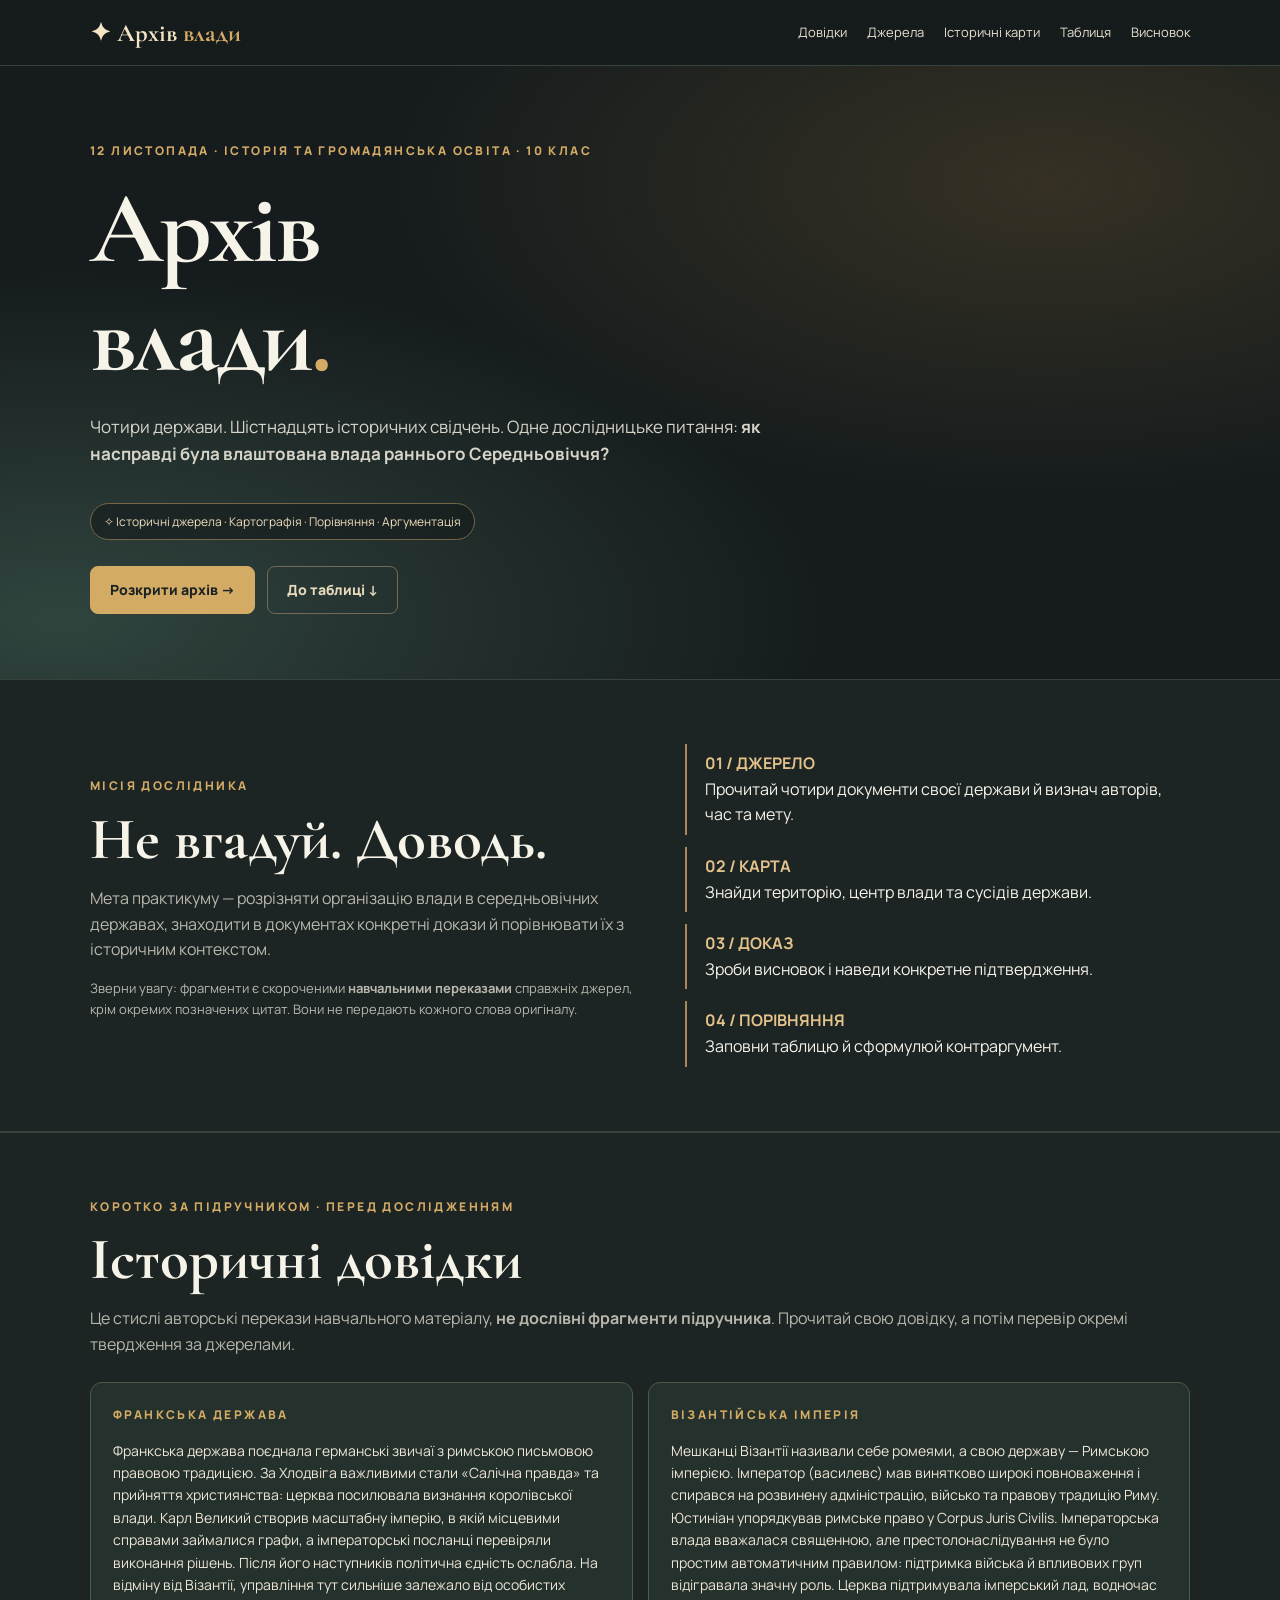
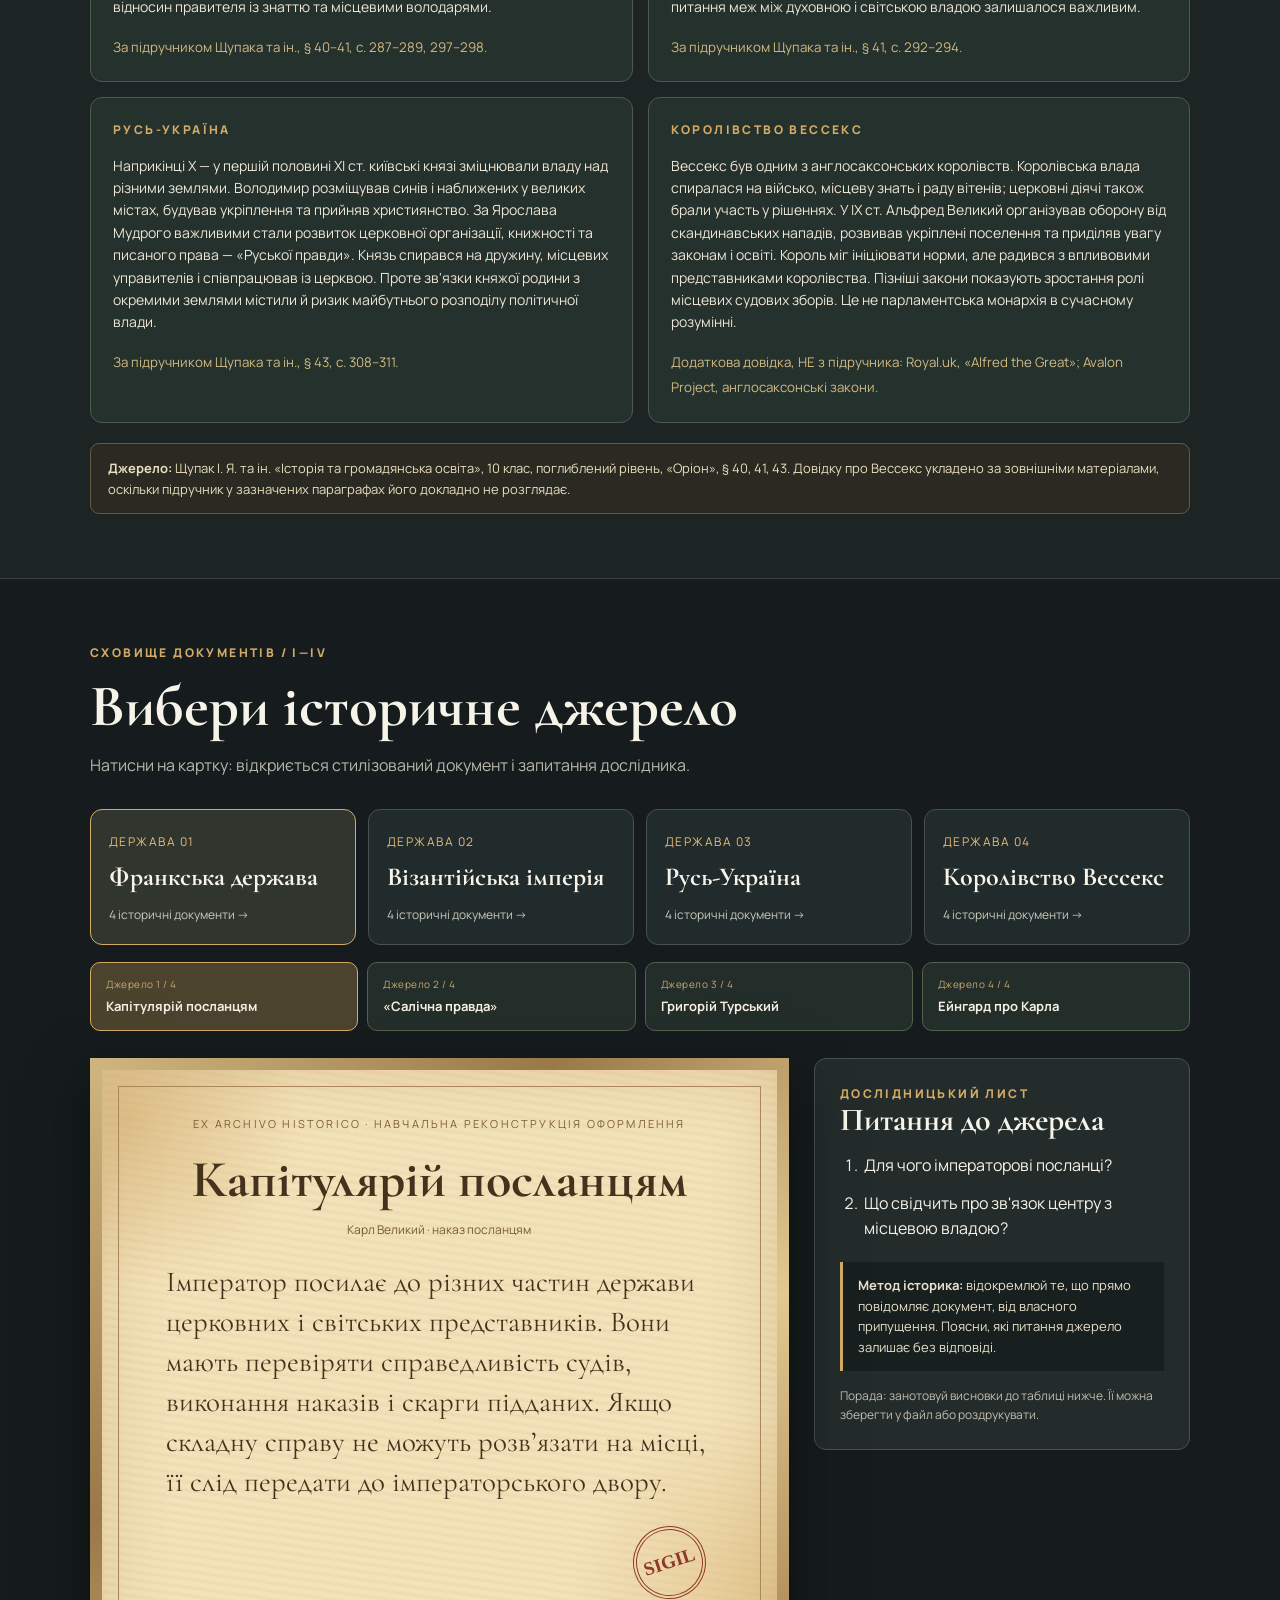
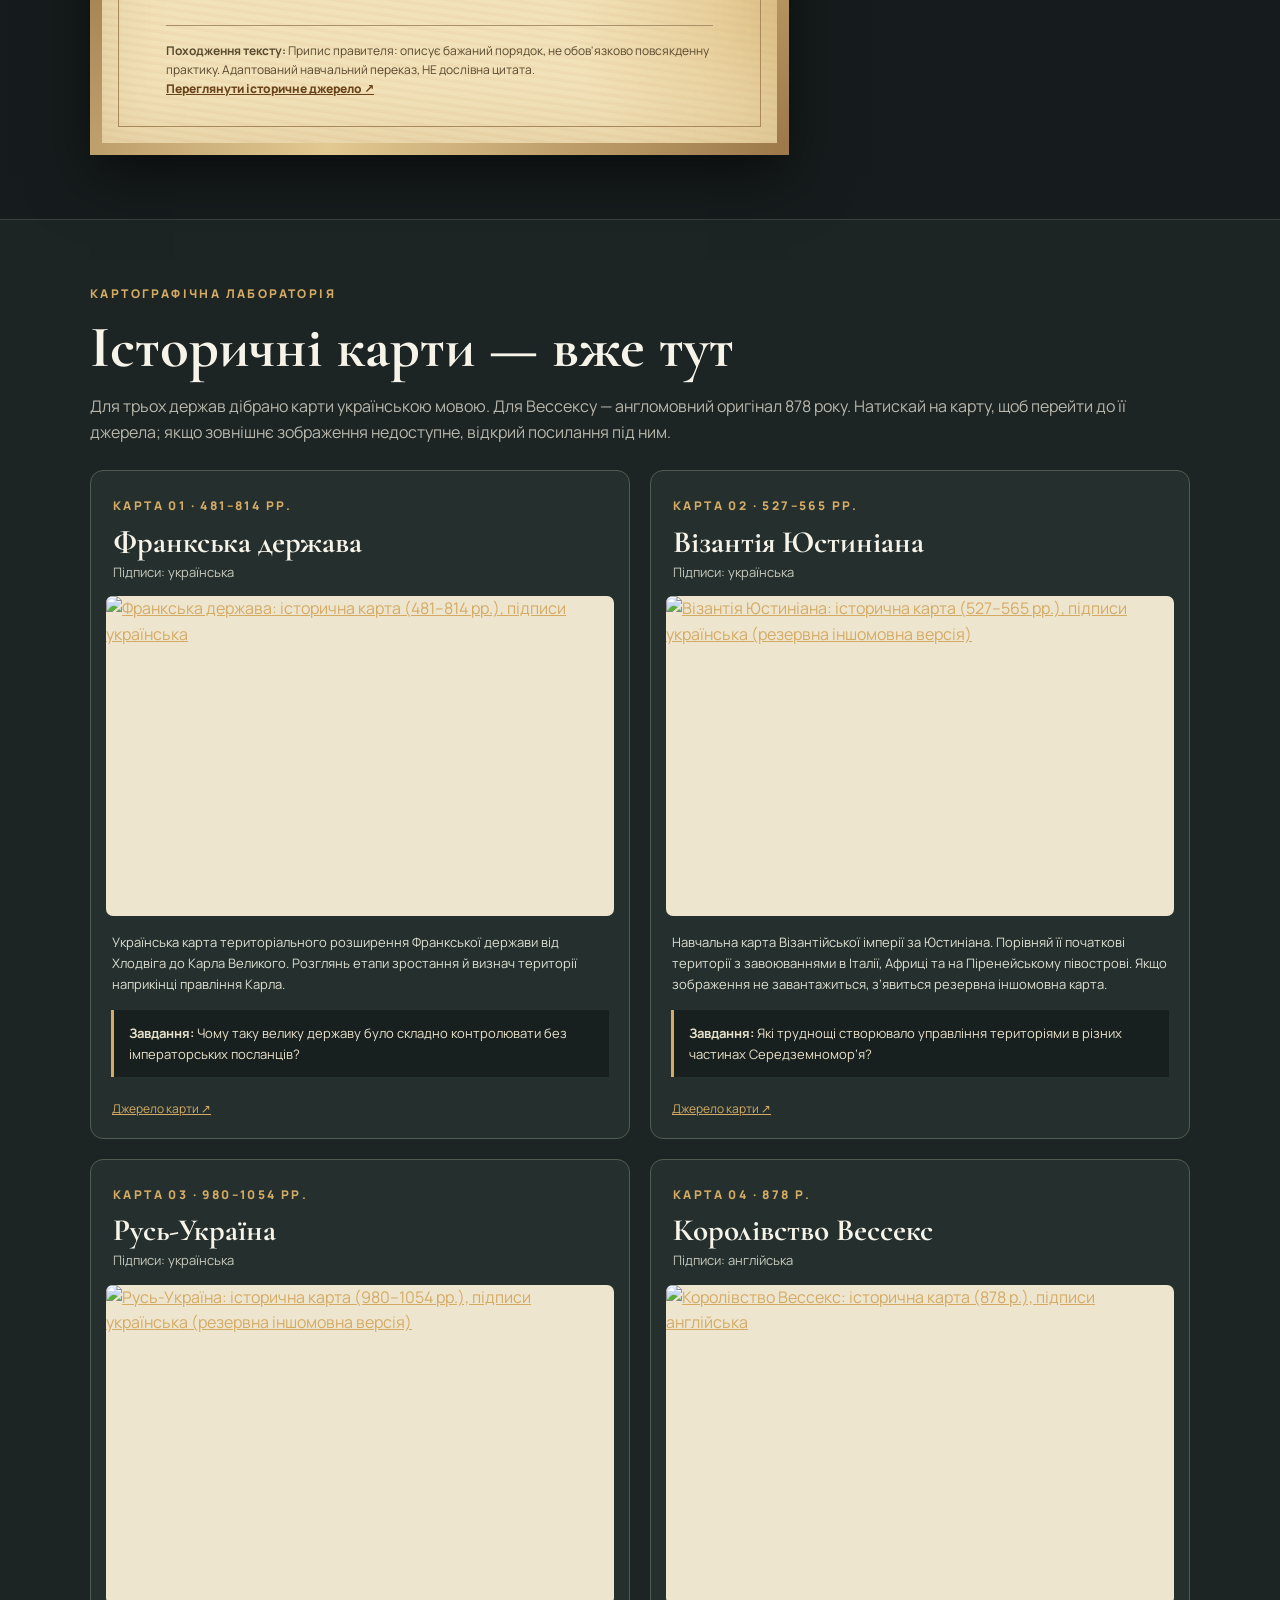
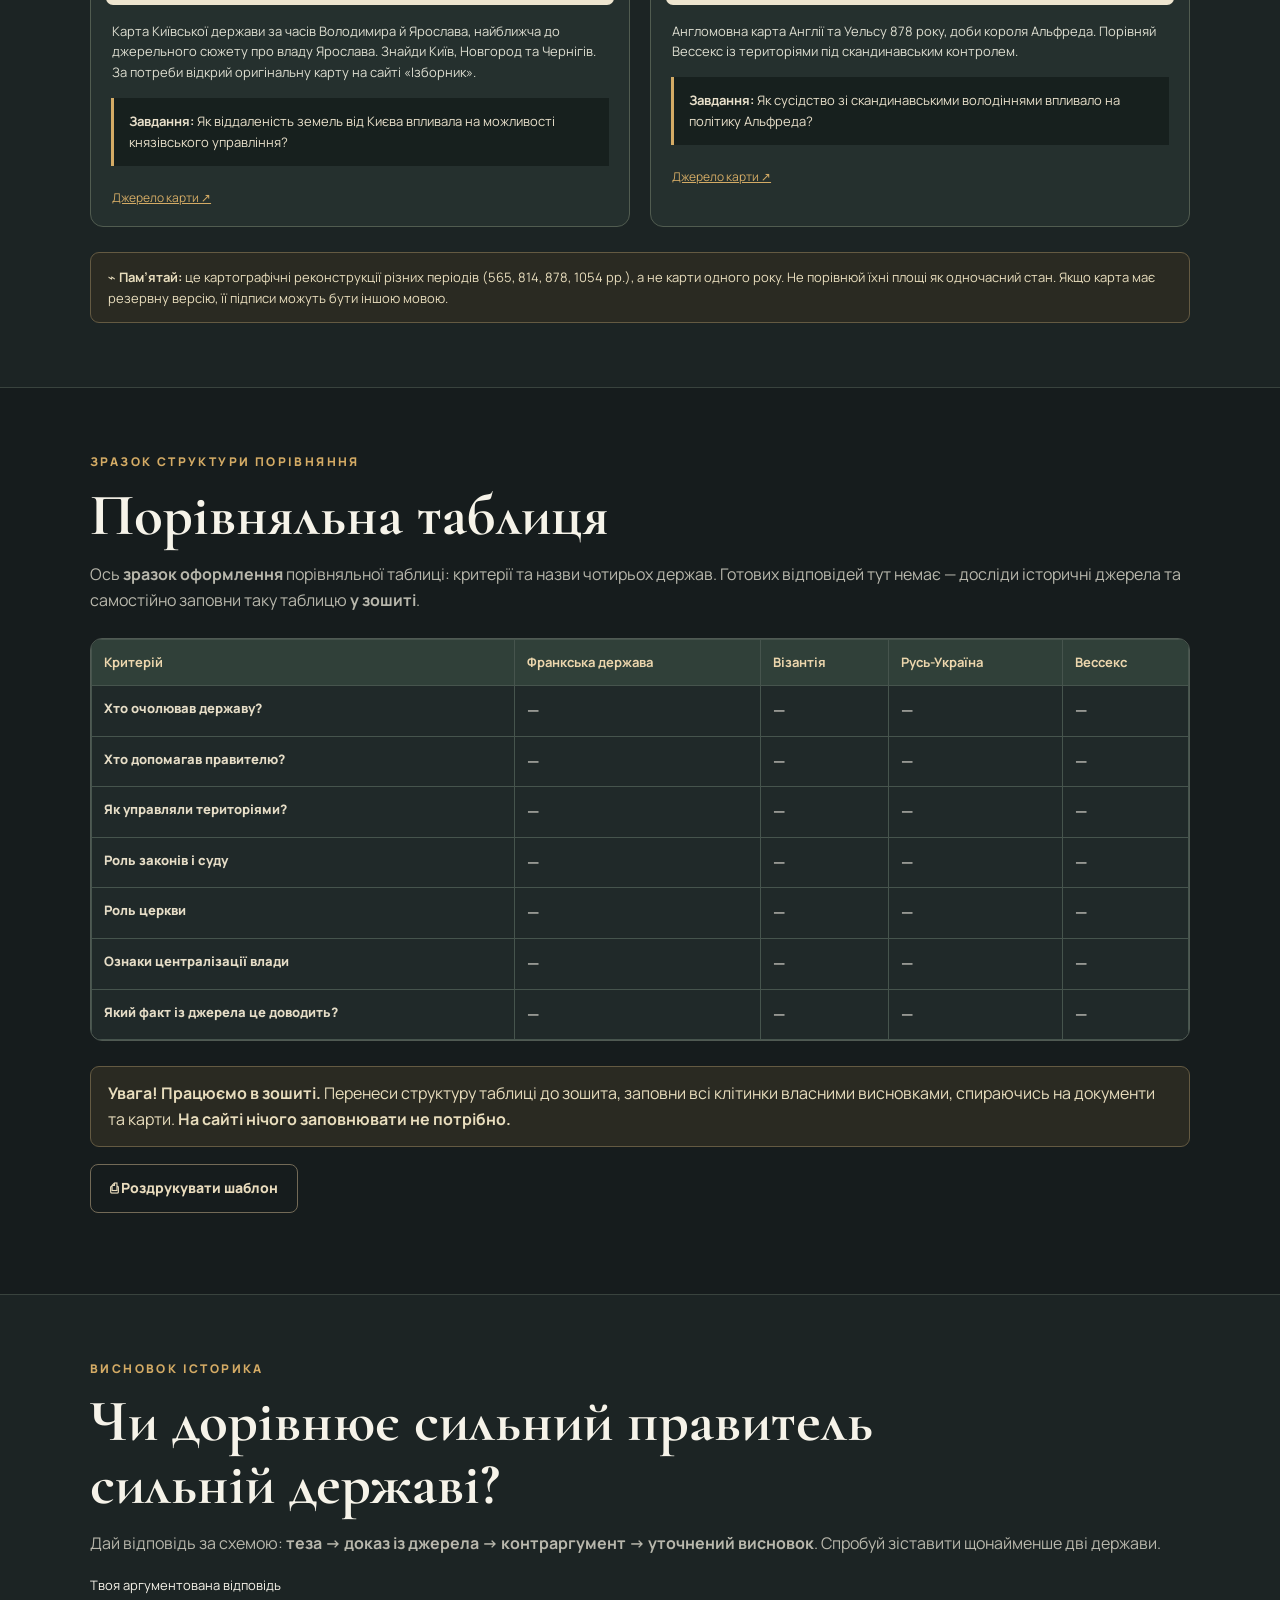
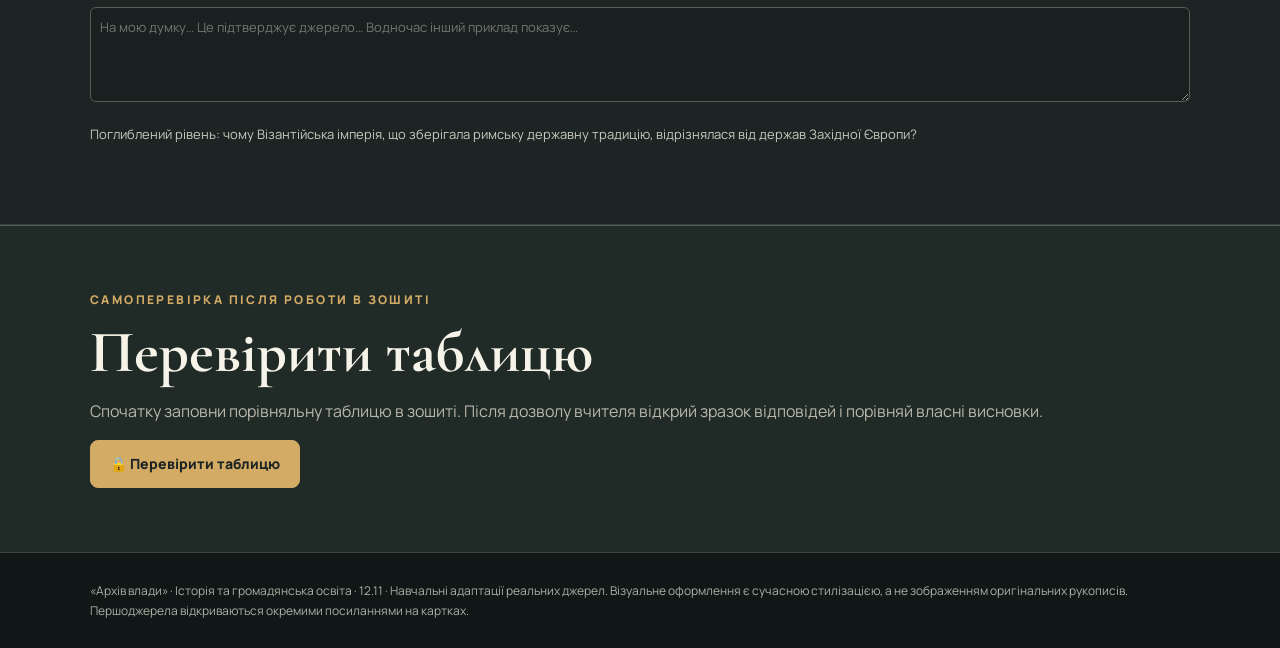
==== commit 05f00591: "Замінити карти практикуму: українські Франкська держава, Візантія, Русь; англомовний Вессекс" ====
--- a/Історія та ГО/12.11/index.html
+++ b/Історія та ГО/12.11/index.html
@@ -33,7 +33,13 @@
 <div class="hero"><div class="wrap"><div class="eyebrow">12 листопада · Історія та громадянська освіта · 10 клас</div><h1>Архів<br>влади<span style="color:var(--gold)">.</span></h1><p class="lead">Чотири держави. Шістнадцять історичних свідчень. Одне дослідницьке питання: <b>як насправді була влаштована влада раннього Середньовіччя?</b></p><span class="hero__badge">✧ Історичні джерела · Картографія · Порівняння · Аргументація</span><div class="actions"><a class="btn" href="#archive">Розкрити архів →</a><a class="btn alt" href="#comparison">До таблиці ↓</a></div></div></div>
 <section class="intro"><div class="wrap intro-grid"><div><div class="eyebrow">Місія дослідника</div><h2>Не вгадуй. Доводь.</h2><p class="muted">Мета практикуму — розрізняти організацію влади в середньовічних державах, знаходити в документах конкретні докази й порівнювати їх з історичним контекстом.</p><p class="small muted">Зверни увагу: фрагменти є скороченими <b>навчальними переказами</b> справжніх джерел, крім окремих позначених цитат. Вони не передають кожного слова оригіналу.</p></div><div class="steps"><div class="step"><b>01 / ДЖЕРЕЛО</b><div>Прочитай чотири документи своєї держави й визнач авторів, час та мету.</div></div><div class="step"><b>02 / КАРТА</b><div>Знайди територію, центр влади та сусідів держави.</div></div><div class="step"><b>03 / ДОКАЗ</b><div>Зроби висновок і наведи конкретне підтвердження.</div></div><div class="step"><b>04 / ПОРІВНЯННЯ</b><div>Заповни таблицю й сформулюй контраргумент.</div></div></div></div></section>
 <section id="context" class="intro"><div class="wrap"><div class="eyebrow">Коротко за підручником · перед дослідженням</div><h2>Історичні довідки</h2><p class="muted">Це стислі авторські перекази навчального матеріалу, <b>не дослівні фрагменти підручника</b>. Прочитай свою довідку, а потім перевір окремі твердження за джерелами.</p><div id="textbook-cards" class="context-grid"></div><div class="notice" style="margin-top:20px"><b>Джерело:</b> Щупак І. Я. та ін. «Історія та громадянська освіта», 10 клас, поглиблений рівень, «Оріон», § 40, 41, 43. Довідку про Вессекс укладено за зовнішніми матеріалами, оскільки підручник у зазначених параграфах його докладно не розглядає.</div></div></section><section id="archive"><div class="wrap"><div class="eyebrow">Сховище документів / I—IV</div><h2>Вибери історичне джерело</h2><p class="muted">Натисни на картку: відкриється стилізований документ і запитання дослідника.</p><div class="card-grid" id="cards"></div><div class="source-switch" id="doc-switcher" aria-label="Вибір документа"></div><div class="document-layout"><article class="parchment"><div class="archive-mark">Ex archivo historico · Навчальна реконструкція оформлення</div><h3 id="doc-title"></h3><div class="folio" id="doc-folio"></div><div class="script" id="doc-text"></div><div class="seal" aria-hidden="true">SIGIL</div><div class="source-note"><b>Походження тексту:</b> <span id="doc-note"></span><div><a id="doc-link" href="#" target="_blank" rel="noopener noreferrer">Переглянути історичне джерело ↗</a></div></div></article><aside class="research"><div class="eyebrow">Дослідницький лист</div><h3>Питання до джерела</h3><ol id="questions"></ol><div class="prompt"><b>Метод історика:</b> відокремлюй те, що прямо повідомляє документ, від власного припущення. Поясни, які питання джерело залишає без відповіді.</div><div class="details">Порада: занотовуй висновки до таблиці нижче. Її можна зберегти у файл або роздрукувати.</div></aside></div></div></section>
-<section id="atlas"><div class="wrap"><div class="eyebrow">Картографічна лабораторія</div><h2>Історичні карти — вже тут</h2><p class="muted">Атлас не потрібний. Розглянь чотири карти нижче, прочитай часові позначки й виконай запитання. Натисни на карту, щоб відкрити її сторінку з походженням і повним розміром.</p><div class="atlas-map-grid"><article class="atlas-map"><div class="atlas-map__top"><span class="eyebrow">КАРТА 01 · 814 р.</span><h3>Франкська імперія</h3></div><a href="https://commons.wikimedia.org/wiki/File:Europe_in_814%2C_Charlemagne%2C_Krum%2C_Nicephorus_I.png" target="_blank" rel="noopener noreferrer" title="Відкрити опис і походження карти"><img loading="lazy" src="https://commons.wikimedia.org/wiki/Special:Redirect/file/Europe%20in%20814%2C%20Charlemagne%2C%20Krum%2C%20Nicephorus%20I.png" alt="Історична карта: Франкська імперія, 814 р." decoding="async"></a><p>Карта Європи 814 року (історична реконструкція за атласами). Знайди державу Карла Великого, Італію та сусідні володіння.</p><div class="prompt"><b>Завдання:</b> Чому управління територіями від Піренеїв до Центральної Європи потребувало імператорських посланців?</div><a href="https://commons.wikimedia.org/wiki/File:Europe_in_814%2C_Charlemagne%2C_Krum%2C_Nicephorus_I.png" target="_blank" rel="noopener noreferrer" class="map-credit">Джерело карти та ліцензія: Wikimedia Commons ↗</a></article><article class="atlas-map"><div class="atlas-map__top"><span class="eyebrow">КАРТА 02 · 527–565 рр.</span><h3>Візантія Юстиніана</h3></div><a href="https://commons.wikimedia.org/wiki/File:Justinien_527-565.svg" target="_blank" rel="noopener noreferrer" title="Відкрити опис і походження карти"><img loading="lazy" src="https://commons.wikimedia.org/wiki/Special:Redirect/file/Justinien%20527-565.svg" alt="Історична карта: Візантія Юстиніана, 527–565 рр." decoding="async"></a><p>Карта зіставляє володіння імперії на початку правління Юстиніана (527) та на час його смерті (565). Зверни увагу: джерело з 533 року, а карта показує і пізніші завоювання.</p><div class="prompt"><b>Завдання:</b> Які труднощі створювало управління територіями в різних частинах Середземномор’я?</div><a href="https://commons.wikimedia.org/wiki/File:Justinien_527-565.svg" target="_blank" rel="noopener noreferrer" class="map-credit">Джерело карти та ліцензія: Wikimedia Commons ↗</a></article><article class="atlas-map"><div class="atlas-map__top"><span class="eyebrow">КАРТА 03 · бл. 1054 р.</span><h3>Русь-Україна</h3></div><a href="https://commons.wikimedia.org/wiki/File:Kievan_Rus_in_the_11th_Century.png" target="_blank" rel="noopener noreferrer" title="Відкрити опис і походження карти"><img loading="lazy" src="https://commons.wikimedia.org/wiki/Special:Redirect/file/Kievan%20Rus%20in%20the%2011th%20Century.png" alt="Історична карта: Русь-Україна, бл. 1054 р." decoding="async"></a><p>Узагальнювальна карта Русі близько 1054 року на тлі сучасних кордонів. Вона показує приблизне охоплення, а не точні адміністративні межі 1036 року.</p><div class="prompt"><b>Завдання:</b> Знайди Київ і Новгород. Як відстані між центрами впливали на способи правління Ярослава?</div><a href="https://commons.wikimedia.org/wiki/File:Kievan_Rus_in_the_11th_Century.png" target="_blank" rel="noopener noreferrer" class="map-credit">Джерело карти та ліцензія: Wikimedia Commons ↗</a></article><article class="atlas-map"><div class="atlas-map__top"><span class="eyebrow">КАРТА 04 · 878 р.</span><h3>Вессекс</h3></div><a href="https://commons.wikimedia.org/wiki/File:England_878.svg" target="_blank" rel="noopener noreferrer" title="Відкрити опис і походження карти"><img loading="lazy" src="https://commons.wikimedia.org/wiki/Special:Redirect/file/England%20878.svg" alt="Історична карта: Вессекс, 878 р." decoding="async"></a><p>Англія та Уельс 878 року. Порівняй розташування Вессексу й територій під контролем скандинавів. Кордони наведені як реконструкція.</p><div class="prompt"><b>Завдання:</b> Як сусідство зі скандинавськими володіннями впливало на становище короля Альфреда?</div><a href="https://commons.wikimedia.org/wiki/File:England_878.svg" target="_blank" rel="noopener noreferrer" class="map-credit">Джерело карти та ліцензія: Wikimedia Commons ↗</a></article></div><div class="notice">⌁ <b>Історична точність:</b> це науково-навчальні картографічні реконструкції, а не карти, створені сучасниками подій. Дати різні (565, 814, близько 1054, 878 рр.), тому <b>не порівнюй площі держав так, ніби карти показують один рік</b>. Для кожного джерела звіряй його дату з датою карти.</div></div></section><section id="comparison"><div class="wrap"><div class="eyebrow">Зразок структури порівняння</div><h2>Порівняльна таблиця</h2><p class="muted">Ось <b>зразок оформлення</b> порівняльної таблиці: критерії та назви чотирьох держав. Готових відповідей тут немає — досліди історичні джерела та самостійно заповни таку таблицю <b>у зошиті</b>.</p><div class="table-scroll"><table id="matrix"><thead><tr><th>Критерій</th><th>Франкська держава</th><th>Візантія</th><th>Русь-Україна</th><th>Вессекс</th></tr></thead><tbody><tr><td>Хто очолював державу?</td><td>—</td><td>—</td><td>—</td><td>—</td></tr>
+<section id="atlas"><div class="wrap"><div class="eyebrow">Картографічна лабораторія</div><h2>Історичні карти — вже тут</h2><p class="muted">Для трьох держав дібрано карти українською мовою. Для Вессексу — англомовний оригінал 878 року. Натискай на карту, щоб перейти до її джерела; якщо зовнішнє зображення недоступне, відкрий посилання під ним.</p><div class="atlas-map-grid">
+<article class="atlas-map"><div class="atlas-map__top"><span class="eyebrow">КАРТА 01 · 481–814 рр.</span><h3>Франкська держава</h3><span class="secondary">Підписи: українська</span></div><a href="https://commons.wikimedia.org/wiki/File:Frankish_Empire_481_to_814-uk.svg" target="_blank" rel="noopener noreferrer" title="Відкрити джерело карти"><img loading="lazy" src="https://commons.wikimedia.org/wiki/Special:Redirect/file/Frankish%20Empire%20481%20to%20814-uk.svg"  alt="Франкська держава: історична карта (481–814 рр.), підписи українська" decoding="async"></a><p>Українська карта територіального розширення Франкської держави від Хлодвіга до Карла Великого. Розглянь етапи зростання й визнач території наприкінці правління Карла.</p><div class="prompt"><b>Завдання:</b> Чому таку велику державу було складно контролювати без імператорських посланців?</div><a href="https://commons.wikimedia.org/wiki/File:Frankish_Empire_481_to_814-uk.svg" target="_blank" rel="noopener noreferrer" class="map-credit">Джерело карти ↗</a></article>
+<article class="atlas-map"><div class="atlas-map__top"><span class="eyebrow">КАРТА 02 · 527–565 рр.</span><h3>Візантія Юстиніана</h3><span class="secondary">Підписи: українська</span></div><a href="https://uahistory.co/pidruchniki/podalyak-2020-world-history-7-class/" target="_blank" rel="noopener noreferrer" title="Відкрити джерело карти"><img loading="lazy" src="https://uahistory.co/pidruchniki/podalyak-2020-world-history-7-class/podalyak-2020-world-history-7-class.files/image041.jpg" data-fallback="https://commons.wikimedia.org/wiki/Special:Redirect/file/Justinien%20527-565.svg" alt="Візантія Юстиніана: історична карта (527–565 рр.), підписи українська" decoding="async"></a><p>Навчальна карта Візантійської імперії за Юстиніана. Порівняй її початкові території з завоюваннями в Італії, Африці та на Піренейському півострові. Якщо зображення не завантажиться, з’явиться резервна іншомовна карта.</p><div class="prompt"><b>Завдання:</b> Які труднощі створювало управління територіями в різних частинах Середземномор’я?</div><a href="https://uahistory.co/pidruchniki/podalyak-2020-world-history-7-class/" target="_blank" rel="noopener noreferrer" class="map-credit">Джерело карти ↗</a></article>
+<article class="atlas-map"><div class="atlas-map__top"><span class="eyebrow">КАРТА 03 · 980–1054 рр.</span><h3>Русь-Україна</h3><span class="secondary">Підписи: українська</span></div><a href="https://litopys.org.ua/litop/map_980_1054.htm" target="_blank" rel="noopener noreferrer" title="Відкрити джерело карти"><img loading="lazy" src="https://kampot.org.ua/history/zavantagena/mapu/map_980_1054.jpg" data-fallback="https://commons.wikimedia.org/wiki/Special:Redirect/file/Kievan%20Rus%20in%20the%2011th%20Century.png" alt="Русь-Україна: історична карта (980–1054 рр.), підписи українська" decoding="async"></a><p>Карта Київської держави за часів Володимира й Ярослава, найближча до джерельного сюжету про владу Ярослава. Знайди Київ, Новгород та Чернігів. За потреби відкрий оригінальну карту на сайті «Ізборник».</p><div class="prompt"><b>Завдання:</b> Як віддаленість земель від Києва впливала на можливості князівського управління?</div><a href="https://litopys.org.ua/litop/map_980_1054.htm" target="_blank" rel="noopener noreferrer" class="map-credit">Джерело карти ↗</a></article>
+<article class="atlas-map"><div class="atlas-map__top"><span class="eyebrow">КАРТА 04 · 878 р.</span><h3>Королівство Вессекс</h3><span class="secondary">Підписи: англійська</span></div><a href="https://commons.wikimedia.org/wiki/File:England_878.svg" target="_blank" rel="noopener noreferrer" title="Відкрити джерело карти"><img loading="lazy" src="https://commons.wikimedia.org/wiki/Special:Redirect/file/England%20878.svg"  alt="Королівство Вессекс: історична карта (878 р.), підписи англійська" decoding="async"></a><p>Англомовна карта Англії та Уельсу 878 року, доби короля Альфреда. Порівняй Вессекс із територіями під скандинавським контролем.</p><div class="prompt"><b>Завдання:</b> Як сусідство зі скандинавськими володіннями впливало на політику Альфреда?</div><a href="https://commons.wikimedia.org/wiki/File:England_878.svg" target="_blank" rel="noopener noreferrer" class="map-credit">Джерело карти ↗</a></article>
+</div><div class="notice">⌁ <b>Пам’ятай:</b> це картографічні реконструкції різних періодів (565, 814, 878, 1054 рр.), а не карти одного року. Не порівнюй їхні площі як одночасний стан. Якщо карта має резервну версію, її підписи можуть бути іншою мовою.</div></div></section>
+<section id="comparison"><div class="wrap"><div class="eyebrow">Зразок структури порівняння</div><h2>Порівняльна таблиця</h2><p class="muted">Ось <b>зразок оформлення</b> порівняльної таблиці: критерії та назви чотирьох держав. Готових відповідей тут немає — досліди історичні джерела та самостійно заповни таку таблицю <b>у зошиті</b>.</p><div class="table-scroll"><table id="matrix"><thead><tr><th>Критерій</th><th>Франкська держава</th><th>Візантія</th><th>Русь-Україна</th><th>Вессекс</th></tr></thead><tbody><tr><td>Хто очолював державу?</td><td>—</td><td>—</td><td>—</td><td>—</td></tr>
 <tr><td>Хто допомагав правителю?</td><td>—</td><td>—</td><td>—</td><td>—</td></tr>
 <tr><td>Як управляли територіями?</td><td>—</td><td>—</td><td>—</td><td>—</td></tr>
 <tr><td>Роль законів і суду</td><td>—</td><td>—</td><td>—</td><td>—</td></tr>
@@ -62,4 +68,5 @@
 document.getElementById('unlock-btn').addEventListener('click',openSample);
 passInput.addEventListener('keydown',e=>{if(e.key==='Enter')openSample()});
 document.getElementById('hide-answers').addEventListener('click',()=>{answerContent.hidden=true;unlockError.textContent='';revealButton.focus()});
+document.querySelectorAll('.atlas-map img[data-fallback]').forEach(img=>img.addEventListener('error',()=>{if(img.dataset.usedFallback)return;img.dataset.usedFallback='1';img.src=img.dataset.fallback;img.alt+=' (резервна іншомовна версія)'}));
 </script></body></html>
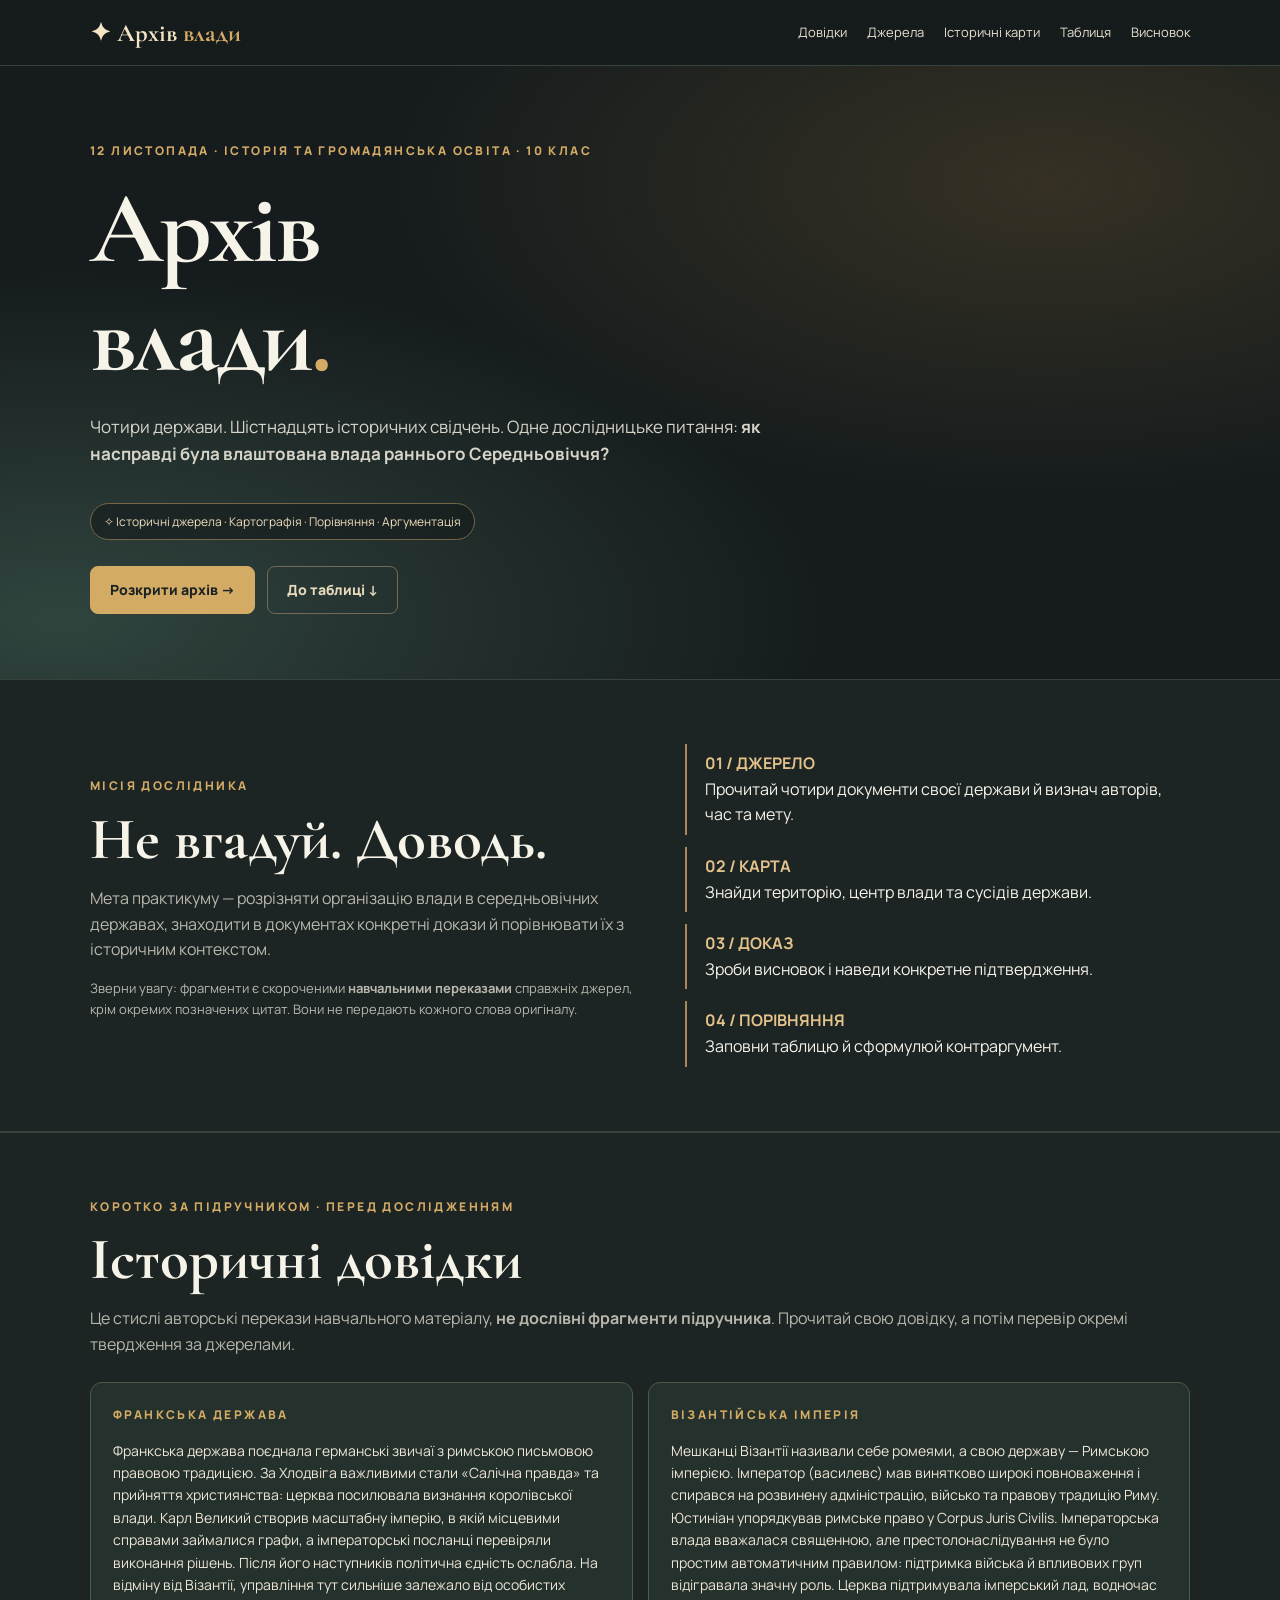
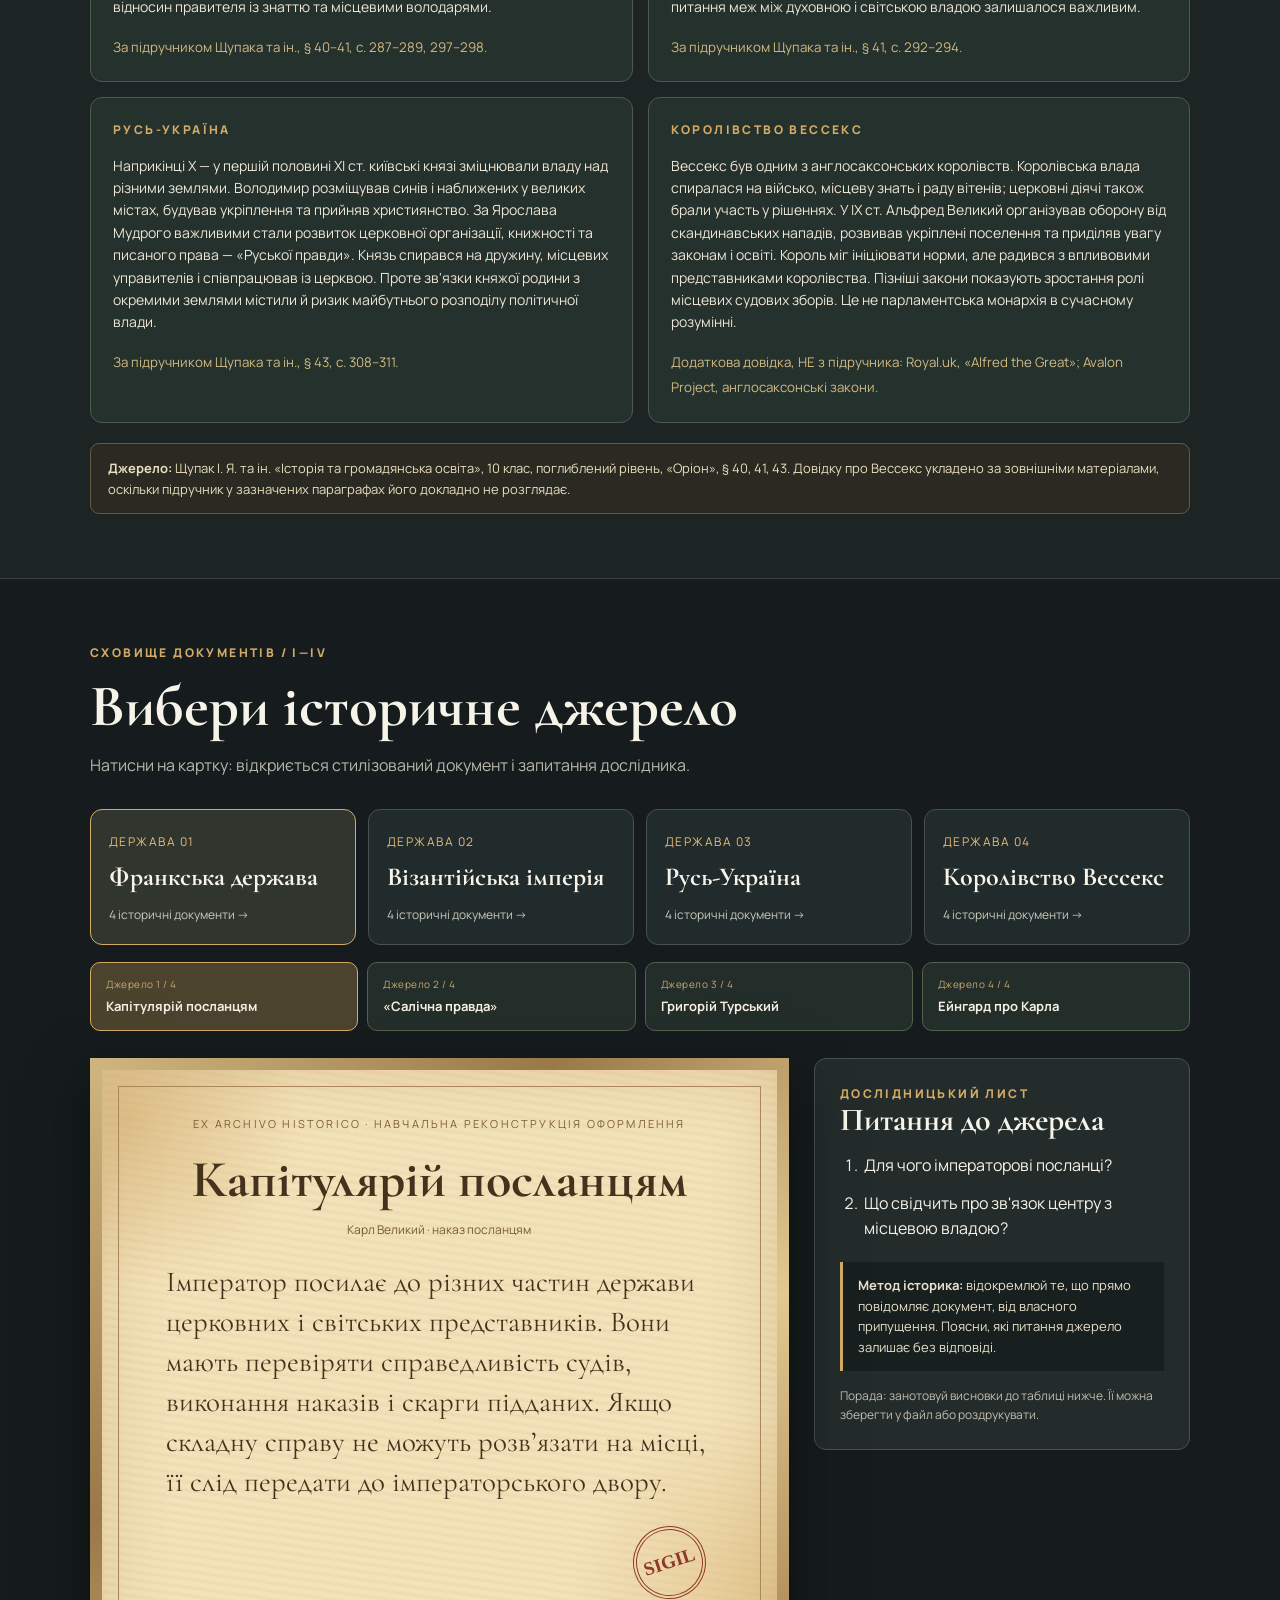
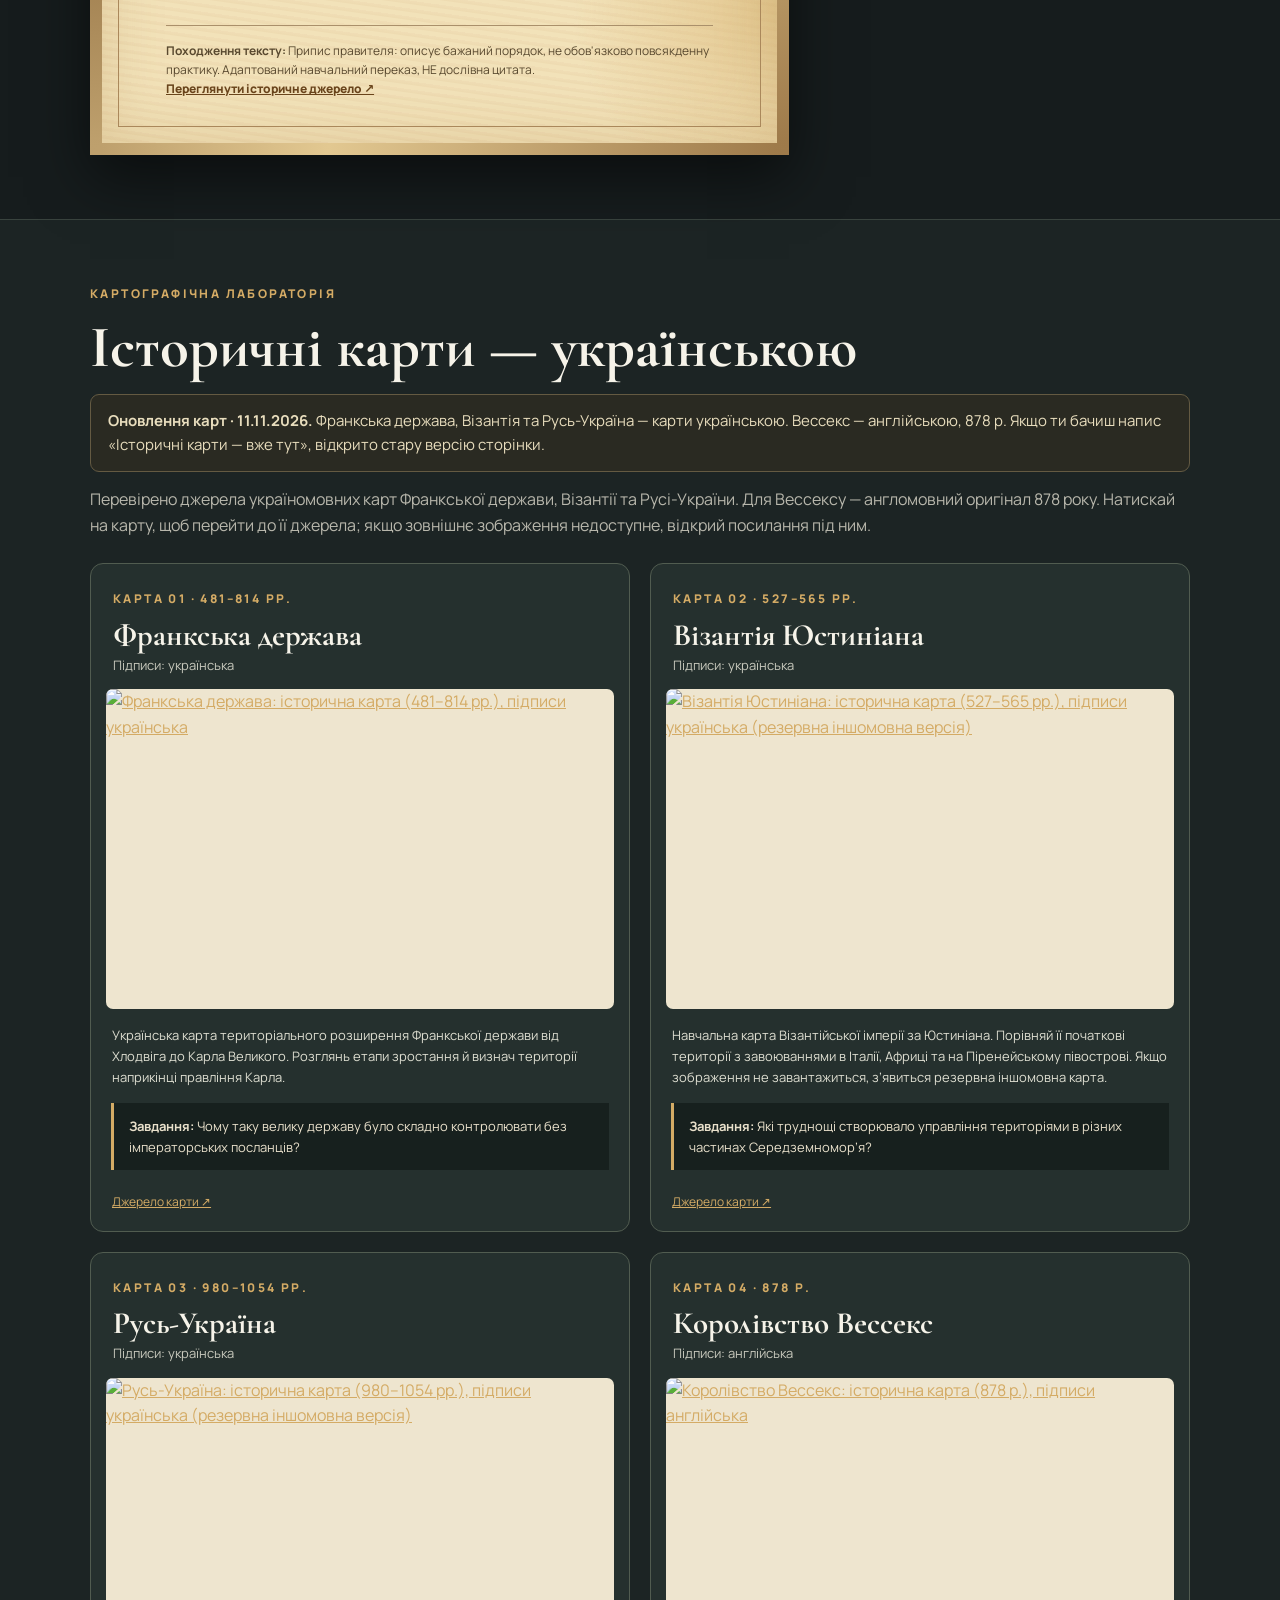
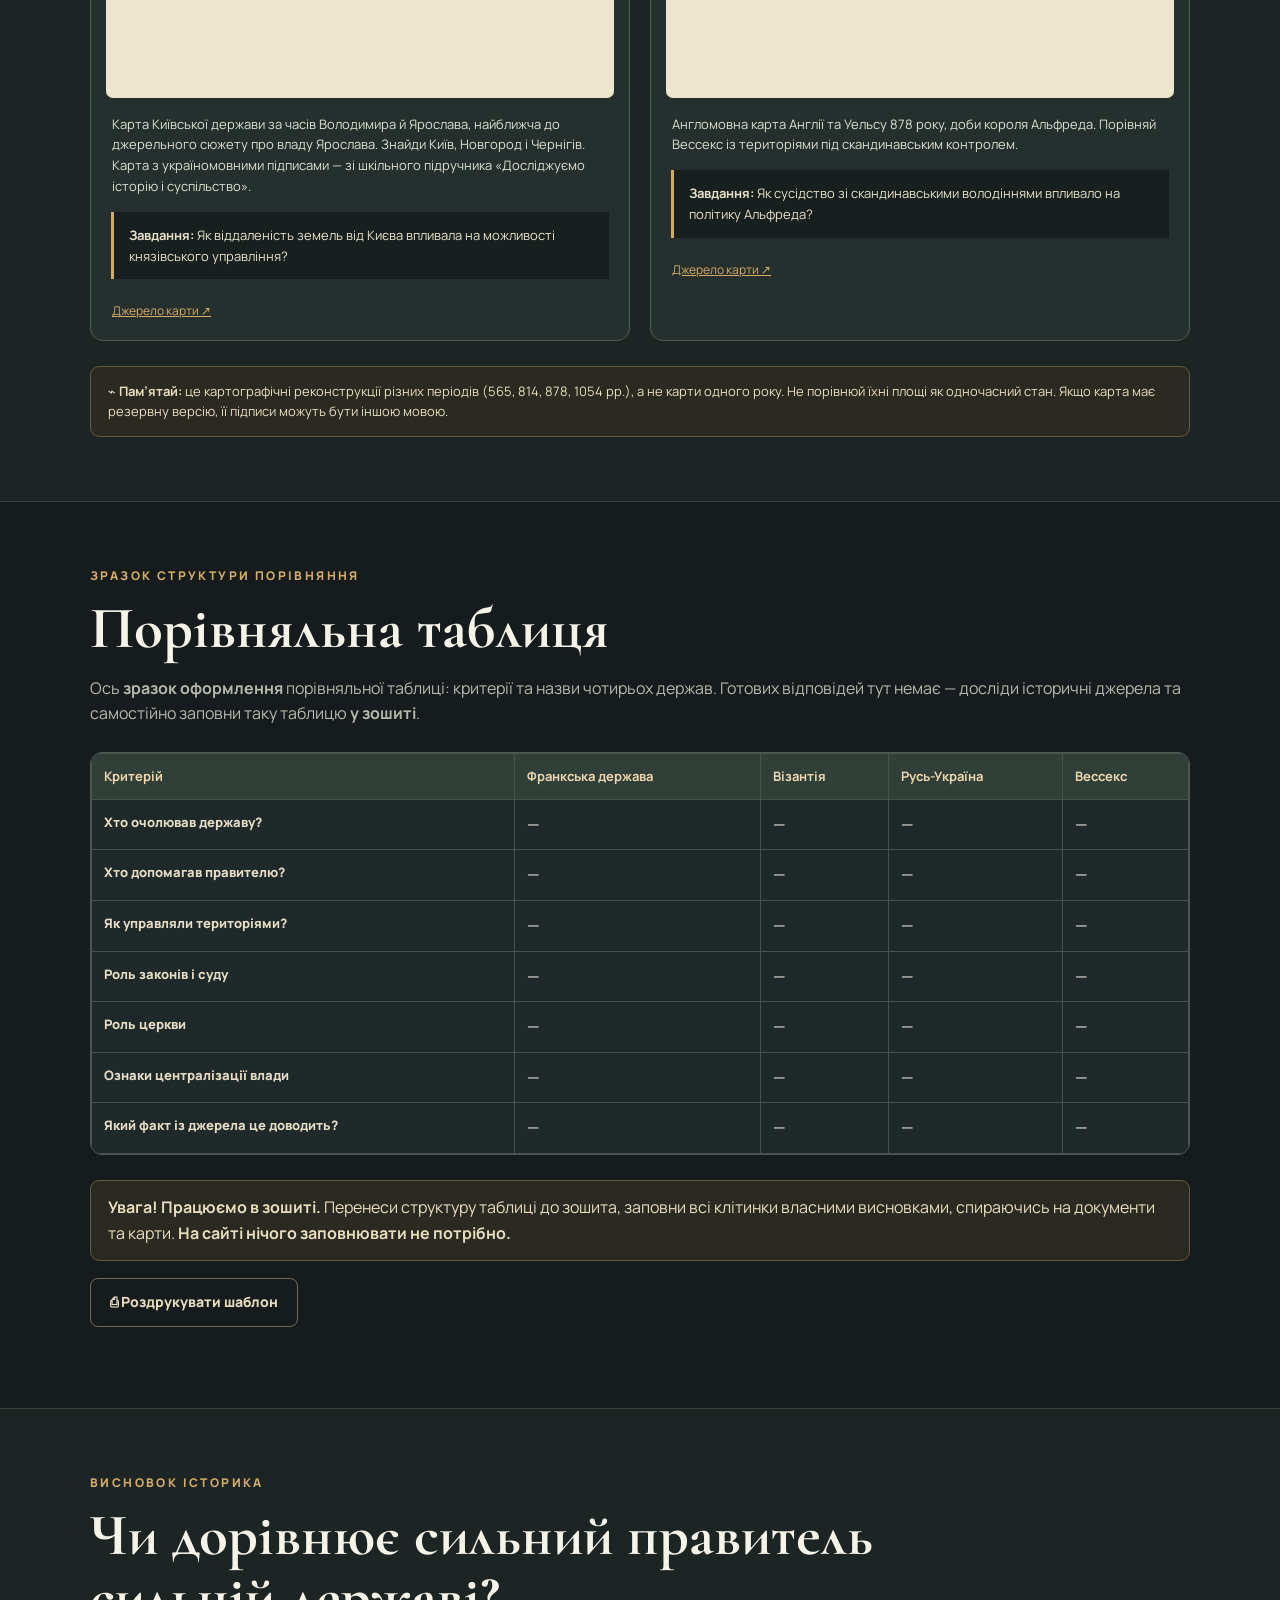
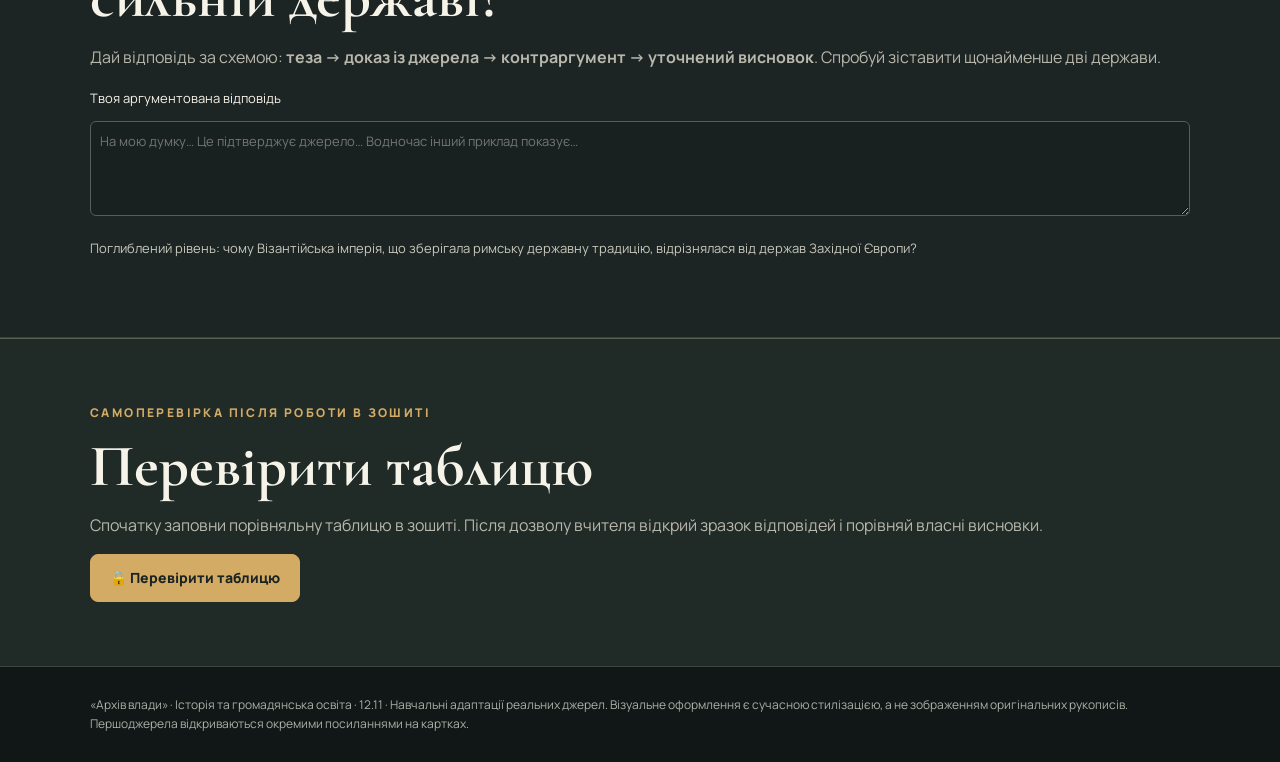
==== commit 4c35301a: "Виправити джерело карти Русі і виділити оновлення карт у практикумі" ====
--- a/Історія та ГО/12.11/index.html
+++ b/Історія та ГО/12.11/index.html
@@ -33,10 +33,10 @@
 <div class="hero"><div class="wrap"><div class="eyebrow">12 листопада · Історія та громадянська освіта · 10 клас</div><h1>Архів<br>влади<span style="color:var(--gold)">.</span></h1><p class="lead">Чотири держави. Шістнадцять історичних свідчень. Одне дослідницьке питання: <b>як насправді була влаштована влада раннього Середньовіччя?</b></p><span class="hero__badge">✧ Історичні джерела · Картографія · Порівняння · Аргументація</span><div class="actions"><a class="btn" href="#archive">Розкрити архів →</a><a class="btn alt" href="#comparison">До таблиці ↓</a></div></div></div>
 <section class="intro"><div class="wrap intro-grid"><div><div class="eyebrow">Місія дослідника</div><h2>Не вгадуй. Доводь.</h2><p class="muted">Мета практикуму — розрізняти організацію влади в середньовічних державах, знаходити в документах конкретні докази й порівнювати їх з історичним контекстом.</p><p class="small muted">Зверни увагу: фрагменти є скороченими <b>навчальними переказами</b> справжніх джерел, крім окремих позначених цитат. Вони не передають кожного слова оригіналу.</p></div><div class="steps"><div class="step"><b>01 / ДЖЕРЕЛО</b><div>Прочитай чотири документи своєї держави й визнач авторів, час та мету.</div></div><div class="step"><b>02 / КАРТА</b><div>Знайди територію, центр влади та сусідів держави.</div></div><div class="step"><b>03 / ДОКАЗ</b><div>Зроби висновок і наведи конкретне підтвердження.</div></div><div class="step"><b>04 / ПОРІВНЯННЯ</b><div>Заповни таблицю й сформулюй контраргумент.</div></div></div></div></section>
 <section id="context" class="intro"><div class="wrap"><div class="eyebrow">Коротко за підручником · перед дослідженням</div><h2>Історичні довідки</h2><p class="muted">Це стислі авторські перекази навчального матеріалу, <b>не дослівні фрагменти підручника</b>. Прочитай свою довідку, а потім перевір окремі твердження за джерелами.</p><div id="textbook-cards" class="context-grid"></div><div class="notice" style="margin-top:20px"><b>Джерело:</b> Щупак І. Я. та ін. «Історія та громадянська освіта», 10 клас, поглиблений рівень, «Оріон», § 40, 41, 43. Довідку про Вессекс укладено за зовнішніми матеріалами, оскільки підручник у зазначених параграфах його докладно не розглядає.</div></div></section><section id="archive"><div class="wrap"><div class="eyebrow">Сховище документів / I—IV</div><h2>Вибери історичне джерело</h2><p class="muted">Натисни на картку: відкриється стилізований документ і запитання дослідника.</p><div class="card-grid" id="cards"></div><div class="source-switch" id="doc-switcher" aria-label="Вибір документа"></div><div class="document-layout"><article class="parchment"><div class="archive-mark">Ex archivo historico · Навчальна реконструкція оформлення</div><h3 id="doc-title"></h3><div class="folio" id="doc-folio"></div><div class="script" id="doc-text"></div><div class="seal" aria-hidden="true">SIGIL</div><div class="source-note"><b>Походження тексту:</b> <span id="doc-note"></span><div><a id="doc-link" href="#" target="_blank" rel="noopener noreferrer">Переглянути історичне джерело ↗</a></div></div></article><aside class="research"><div class="eyebrow">Дослідницький лист</div><h3>Питання до джерела</h3><ol id="questions"></ol><div class="prompt"><b>Метод історика:</b> відокремлюй те, що прямо повідомляє документ, від власного припущення. Поясни, які питання джерело залишає без відповіді.</div><div class="details">Порада: занотовуй висновки до таблиці нижче. Її можна зберегти у файл або роздрукувати.</div></aside></div></div></section>
-<section id="atlas"><div class="wrap"><div class="eyebrow">Картографічна лабораторія</div><h2>Історичні карти — вже тут</h2><p class="muted">Для трьох держав дібрано карти українською мовою. Для Вессексу — англомовний оригінал 878 року. Натискай на карту, щоб перейти до її джерела; якщо зовнішнє зображення недоступне, відкрий посилання під ним.</p><div class="atlas-map-grid">
+<section id="atlas"><div class="wrap"><div class="eyebrow">Картографічна лабораторія</div><h2>Історичні карти — українською</h2><p class="notice" style="margin-top:16px;font-size:15px"><b>Оновлення карт · 11.11.2026.</b> Франкська держава, Візантія та Русь-Україна — карти українською. Вессекс — англійською, 878 р. Якщо ти бачиш напис «Історичні карти — вже тут», відкрито стару версію сторінки.</p><p class="muted">Перевірено джерела україномовних карт Франкської держави, Візантії та Русі-України. Для Вессексу — англомовний оригінал 878 року. Натискай на карту, щоб перейти до її джерела; якщо зовнішнє зображення недоступне, відкрий посилання під ним.</p><div class="atlas-map-grid">
 <article class="atlas-map"><div class="atlas-map__top"><span class="eyebrow">КАРТА 01 · 481–814 рр.</span><h3>Франкська держава</h3><span class="secondary">Підписи: українська</span></div><a href="https://commons.wikimedia.org/wiki/File:Frankish_Empire_481_to_814-uk.svg" target="_blank" rel="noopener noreferrer" title="Відкрити джерело карти"><img loading="lazy" src="https://commons.wikimedia.org/wiki/Special:Redirect/file/Frankish%20Empire%20481%20to%20814-uk.svg"  alt="Франкська держава: історична карта (481–814 рр.), підписи українська" decoding="async"></a><p>Українська карта територіального розширення Франкської держави від Хлодвіга до Карла Великого. Розглянь етапи зростання й визнач території наприкінці правління Карла.</p><div class="prompt"><b>Завдання:</b> Чому таку велику державу було складно контролювати без імператорських посланців?</div><a href="https://commons.wikimedia.org/wiki/File:Frankish_Empire_481_to_814-uk.svg" target="_blank" rel="noopener noreferrer" class="map-credit">Джерело карти ↗</a></article>
-<article class="atlas-map"><div class="atlas-map__top"><span class="eyebrow">КАРТА 02 · 527–565 рр.</span><h3>Візантія Юстиніана</h3><span class="secondary">Підписи: українська</span></div><a href="https://uahistory.co/pidruchniki/podalyak-2020-world-history-7-class/" target="_blank" rel="noopener noreferrer" title="Відкрити джерело карти"><img loading="lazy" src="https://uahistory.co/pidruchniki/podalyak-2020-world-history-7-class/podalyak-2020-world-history-7-class.files/image041.jpg" data-fallback="https://commons.wikimedia.org/wiki/Special:Redirect/file/Justinien%20527-565.svg" alt="Візантія Юстиніана: історична карта (527–565 рр.), підписи українська" decoding="async"></a><p>Навчальна карта Візантійської імперії за Юстиніана. Порівняй її початкові території з завоюваннями в Італії, Африці та на Піренейському півострові. Якщо зображення не завантажиться, з’явиться резервна іншомовна карта.</p><div class="prompt"><b>Завдання:</b> Які труднощі створювало управління територіями в різних частинах Середземномор’я?</div><a href="https://uahistory.co/pidruchniki/podalyak-2020-world-history-7-class/" target="_blank" rel="noopener noreferrer" class="map-credit">Джерело карти ↗</a></article>
-<article class="atlas-map"><div class="atlas-map__top"><span class="eyebrow">КАРТА 03 · 980–1054 рр.</span><h3>Русь-Україна</h3><span class="secondary">Підписи: українська</span></div><a href="https://litopys.org.ua/litop/map_980_1054.htm" target="_blank" rel="noopener noreferrer" title="Відкрити джерело карти"><img loading="lazy" src="https://kampot.org.ua/history/zavantagena/mapu/map_980_1054.jpg" data-fallback="https://commons.wikimedia.org/wiki/Special:Redirect/file/Kievan%20Rus%20in%20the%2011th%20Century.png" alt="Русь-Україна: історична карта (980–1054 рр.), підписи українська" decoding="async"></a><p>Карта Київської держави за часів Володимира й Ярослава, найближча до джерельного сюжету про владу Ярослава. Знайди Київ, Новгород та Чернігів. За потреби відкрий оригінальну карту на сайті «Ізборник».</p><div class="prompt"><b>Завдання:</b> Як віддаленість земель від Києва впливала на можливості князівського управління?</div><a href="https://litopys.org.ua/litop/map_980_1054.htm" target="_blank" rel="noopener noreferrer" class="map-credit">Джерело карти ↗</a></article>
+<article class="atlas-map"><div class="atlas-map__top"><span class="eyebrow">КАРТА 02 · 527–565 рр.</span><h3>Візантія Юстиніана</h3><span class="secondary">Підписи: українська</span></div><a href="https://uahistory.co/pidruchniki/podalyak-2020-world-history-7-class/4.php" target="_blank" rel="noopener noreferrer" title="Відкрити джерело карти"><img loading="lazy" src="https://uahistory.co/pidruchniki/podalyak-2020-world-history-7-class/podalyak-2020-world-history-7-class.files/image041.jpg" data-fallback="https://commons.wikimedia.org/wiki/Special:Redirect/file/Justinien%20527-565.svg" alt="Візантія Юстиніана: історична карта (527–565 рр.), підписи українська" decoding="async"></a><p>Навчальна карта Візантійської імперії за Юстиніана. Порівняй її початкові території з завоюваннями в Італії, Африці та на Піренейському півострові. Якщо зображення не завантажиться, з’явиться резервна іншомовна карта.</p><div class="prompt"><b>Завдання:</b> Які труднощі створювало управління територіями в різних частинах Середземномор’я?</div><a href="https://uahistory.co/pidruchniki/podalyak-2020-world-history-7-class/" target="_blank" rel="noopener noreferrer" class="map-credit">Джерело карти ↗</a></article>
+<article class="atlas-map"><div class="atlas-map__top"><span class="eyebrow">КАРТА 03 · 980–1054 рр.</span><h3>Русь-Україна</h3><span class="secondary">Підписи: українська</span></div><a href="https://uahistory.co/pidruchniki/moroz-explore-history-and-society-integrated-course-5-class-2022/6.php" target="_blank" rel="noopener noreferrer" title="Відкрити джерело карти"><img loading="lazy" src="https://uahistory.co/pidruchniki/moroz-explore-history-and-society-integrated-course-5-class-2022/moroz-explore-history-and-society-integrated-course-5-class-2022.files/image040.jpg" data-fallback="https://commons.wikimedia.org/wiki/Special:Redirect/file/Kievan%20Rus%20in%20the%2011th%20Century.png" alt="Русь-Україна: історична карта (980–1054 рр.), підписи українська" decoding="async"></a><p>Карта Київської держави за часів Володимира й Ярослава, найближча до джерельного сюжету про владу Ярослава. Знайди Київ, Новгород і Чернігів. Карта з україномовними підписами — зі шкільного підручника «Досліджуємо історію і суспільство».</p><div class="prompt"><b>Завдання:</b> Як віддаленість земель від Києва впливала на можливості князівського управління?</div><a href="https://litopys.org.ua/litop/map_980_1054.htm" target="_blank" rel="noopener noreferrer" class="map-credit">Джерело карти ↗</a></article>
 <article class="atlas-map"><div class="atlas-map__top"><span class="eyebrow">КАРТА 04 · 878 р.</span><h3>Королівство Вессекс</h3><span class="secondary">Підписи: англійська</span></div><a href="https://commons.wikimedia.org/wiki/File:England_878.svg" target="_blank" rel="noopener noreferrer" title="Відкрити джерело карти"><img loading="lazy" src="https://commons.wikimedia.org/wiki/Special:Redirect/file/England%20878.svg"  alt="Королівство Вессекс: історична карта (878 р.), підписи англійська" decoding="async"></a><p>Англомовна карта Англії та Уельсу 878 року, доби короля Альфреда. Порівняй Вессекс із територіями під скандинавським контролем.</p><div class="prompt"><b>Завдання:</b> Як сусідство зі скандинавськими володіннями впливало на політику Альфреда?</div><a href="https://commons.wikimedia.org/wiki/File:England_878.svg" target="_blank" rel="noopener noreferrer" class="map-credit">Джерело карти ↗</a></article>
 </div><div class="notice">⌁ <b>Пам’ятай:</b> це картографічні реконструкції різних періодів (565, 814, 878, 1054 рр.), а не карти одного року. Не порівнюй їхні площі як одночасний стан. Якщо карта має резервну версію, її підписи можуть бути іншою мовою.</div></div></section>
 <section id="comparison"><div class="wrap"><div class="eyebrow">Зразок структури порівняння</div><h2>Порівняльна таблиця</h2><p class="muted">Ось <b>зразок оформлення</b> порівняльної таблиці: критерії та назви чотирьох держав. Готових відповідей тут немає — досліди історичні джерела та самостійно заповни таку таблицю <b>у зошиті</b>.</p><div class="table-scroll"><table id="matrix"><thead><tr><th>Критерій</th><th>Франкська держава</th><th>Візантія</th><th>Русь-Україна</th><th>Вессекс</th></tr></thead><tbody><tr><td>Хто очолював державу?</td><td>—</td><td>—</td><td>—</td><td>—</td></tr>
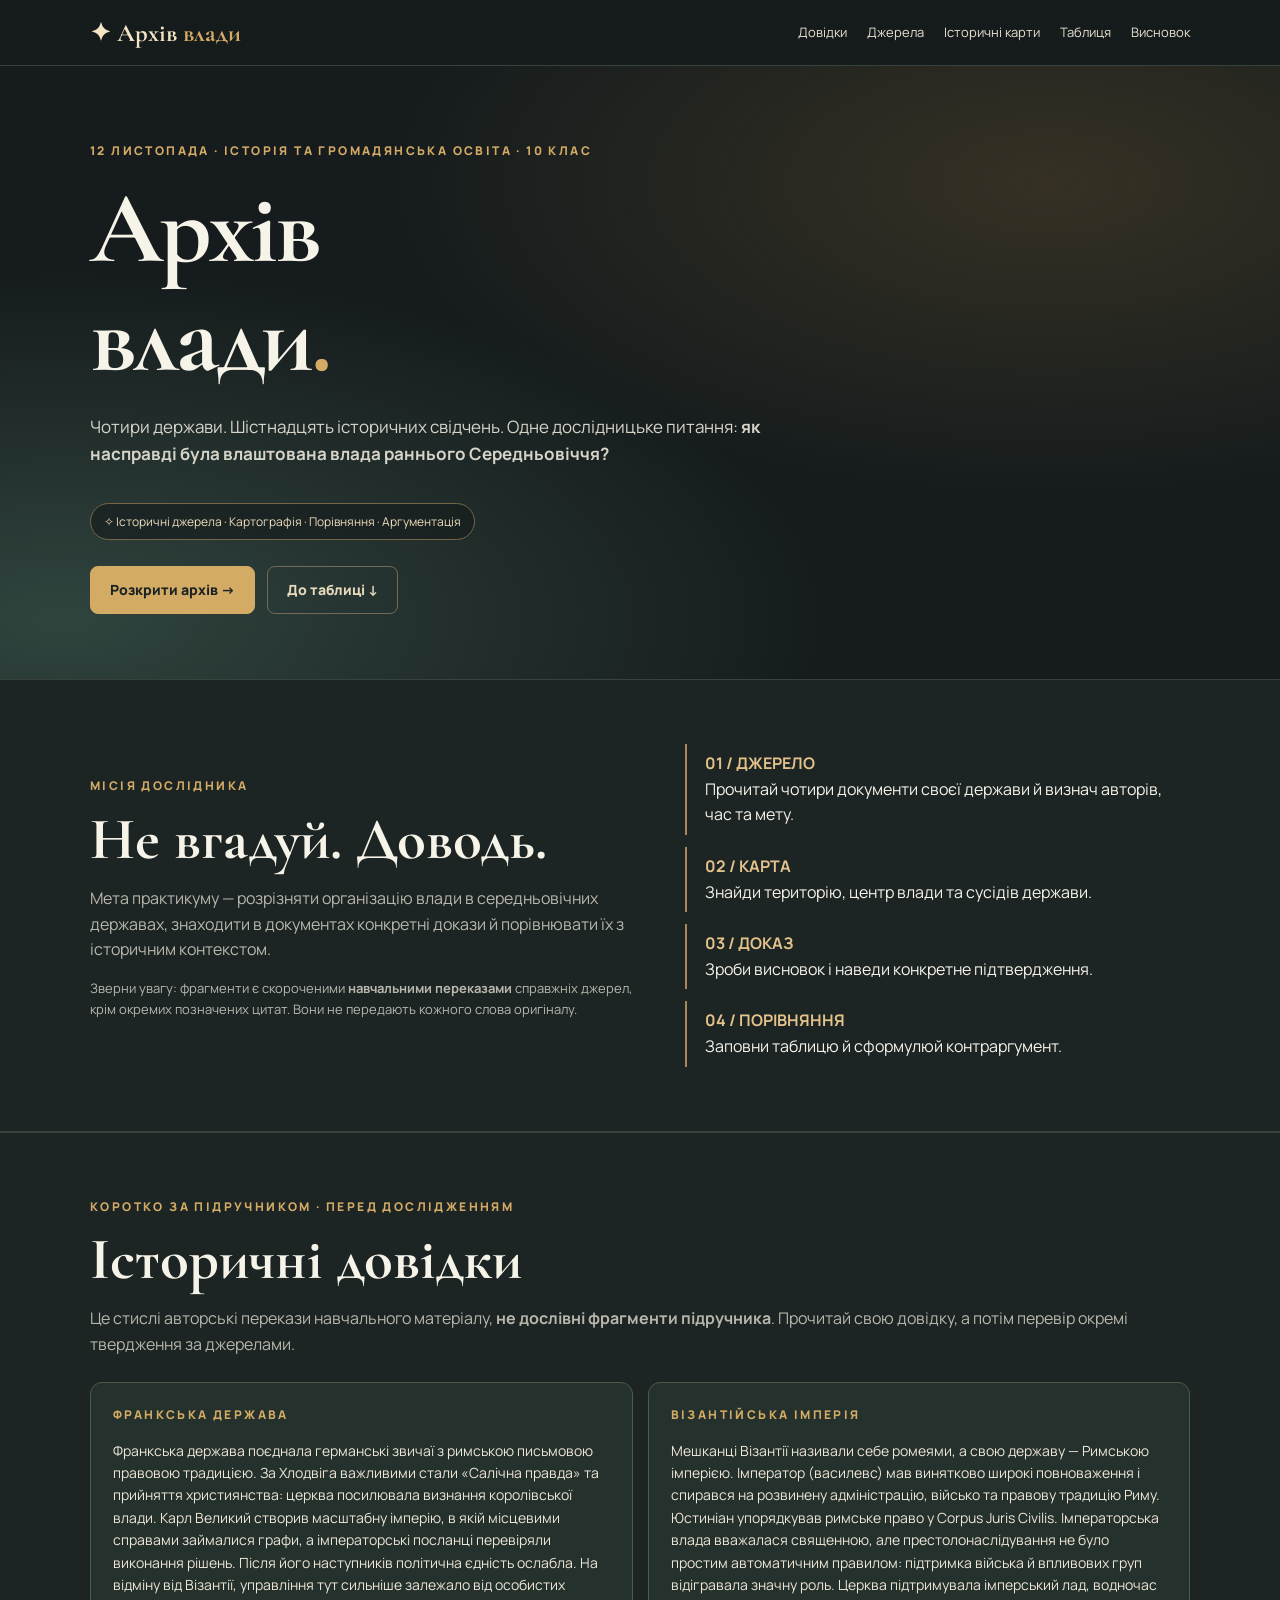
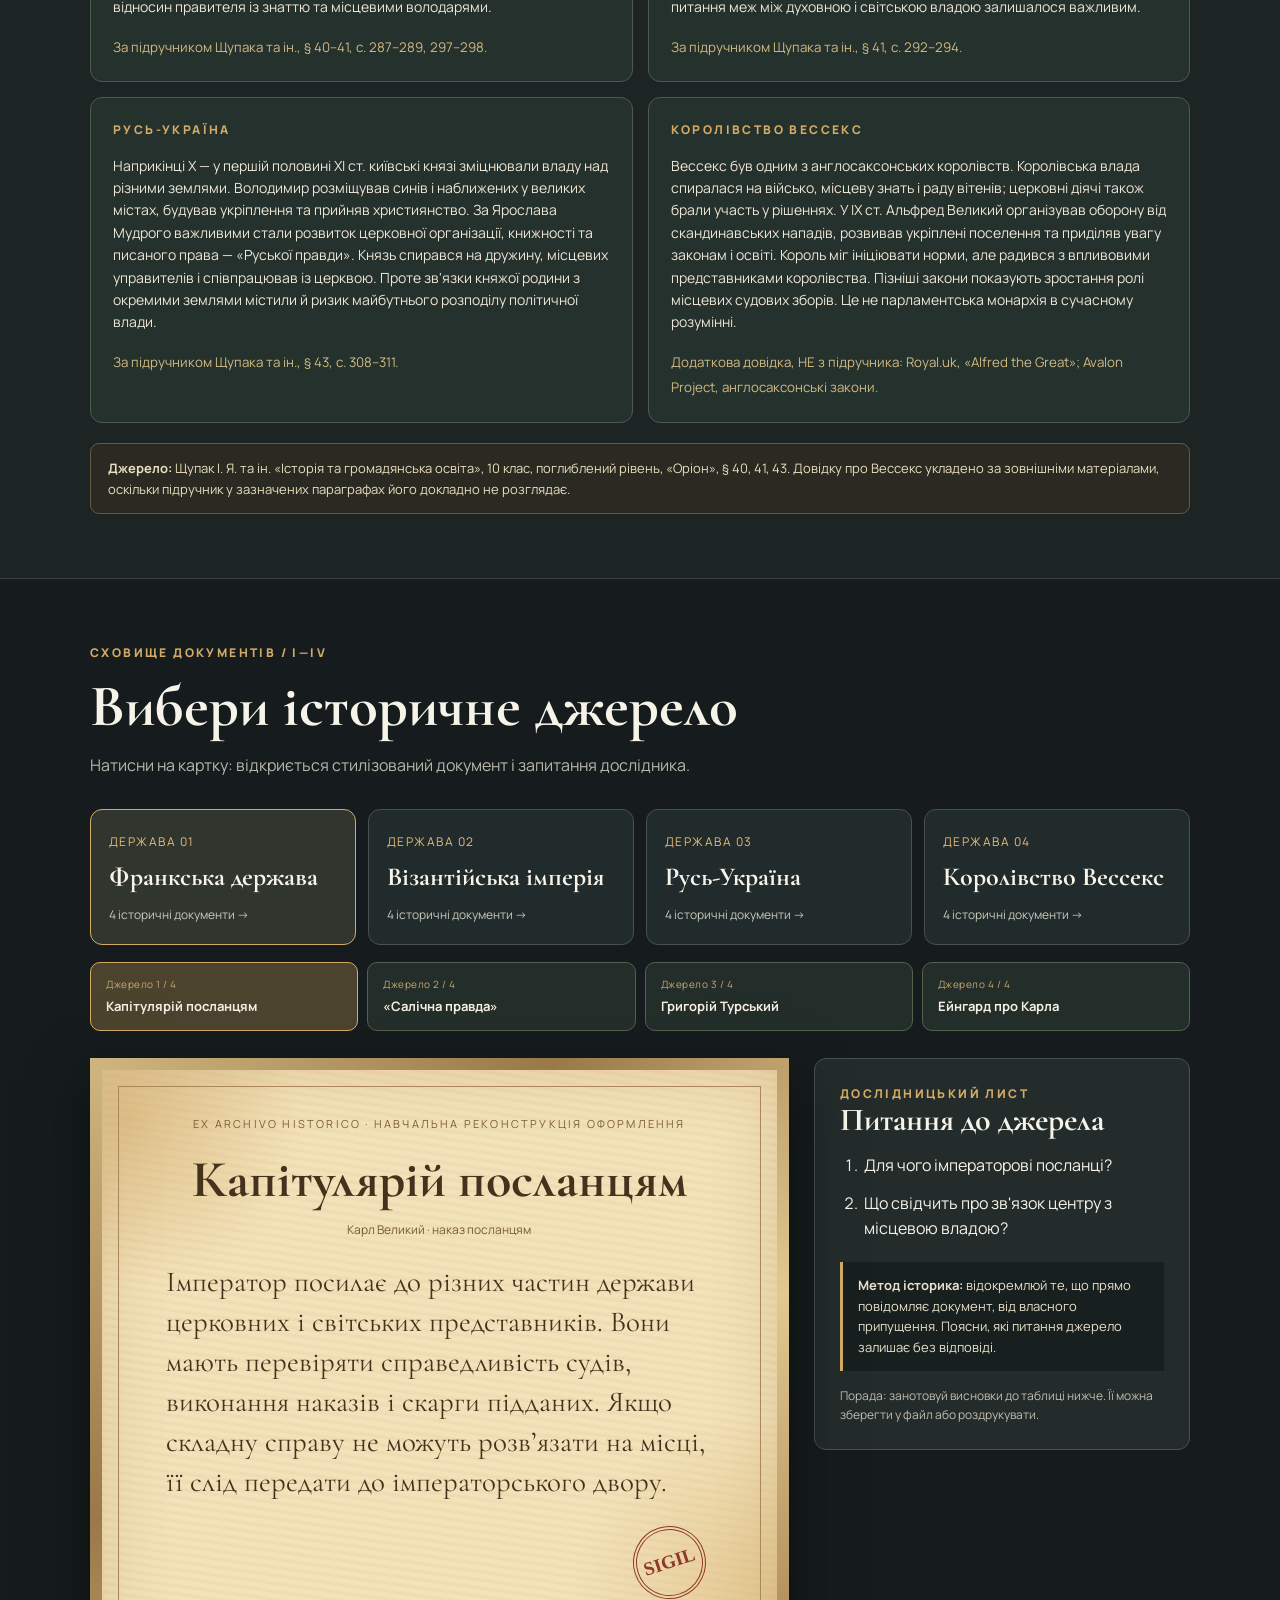
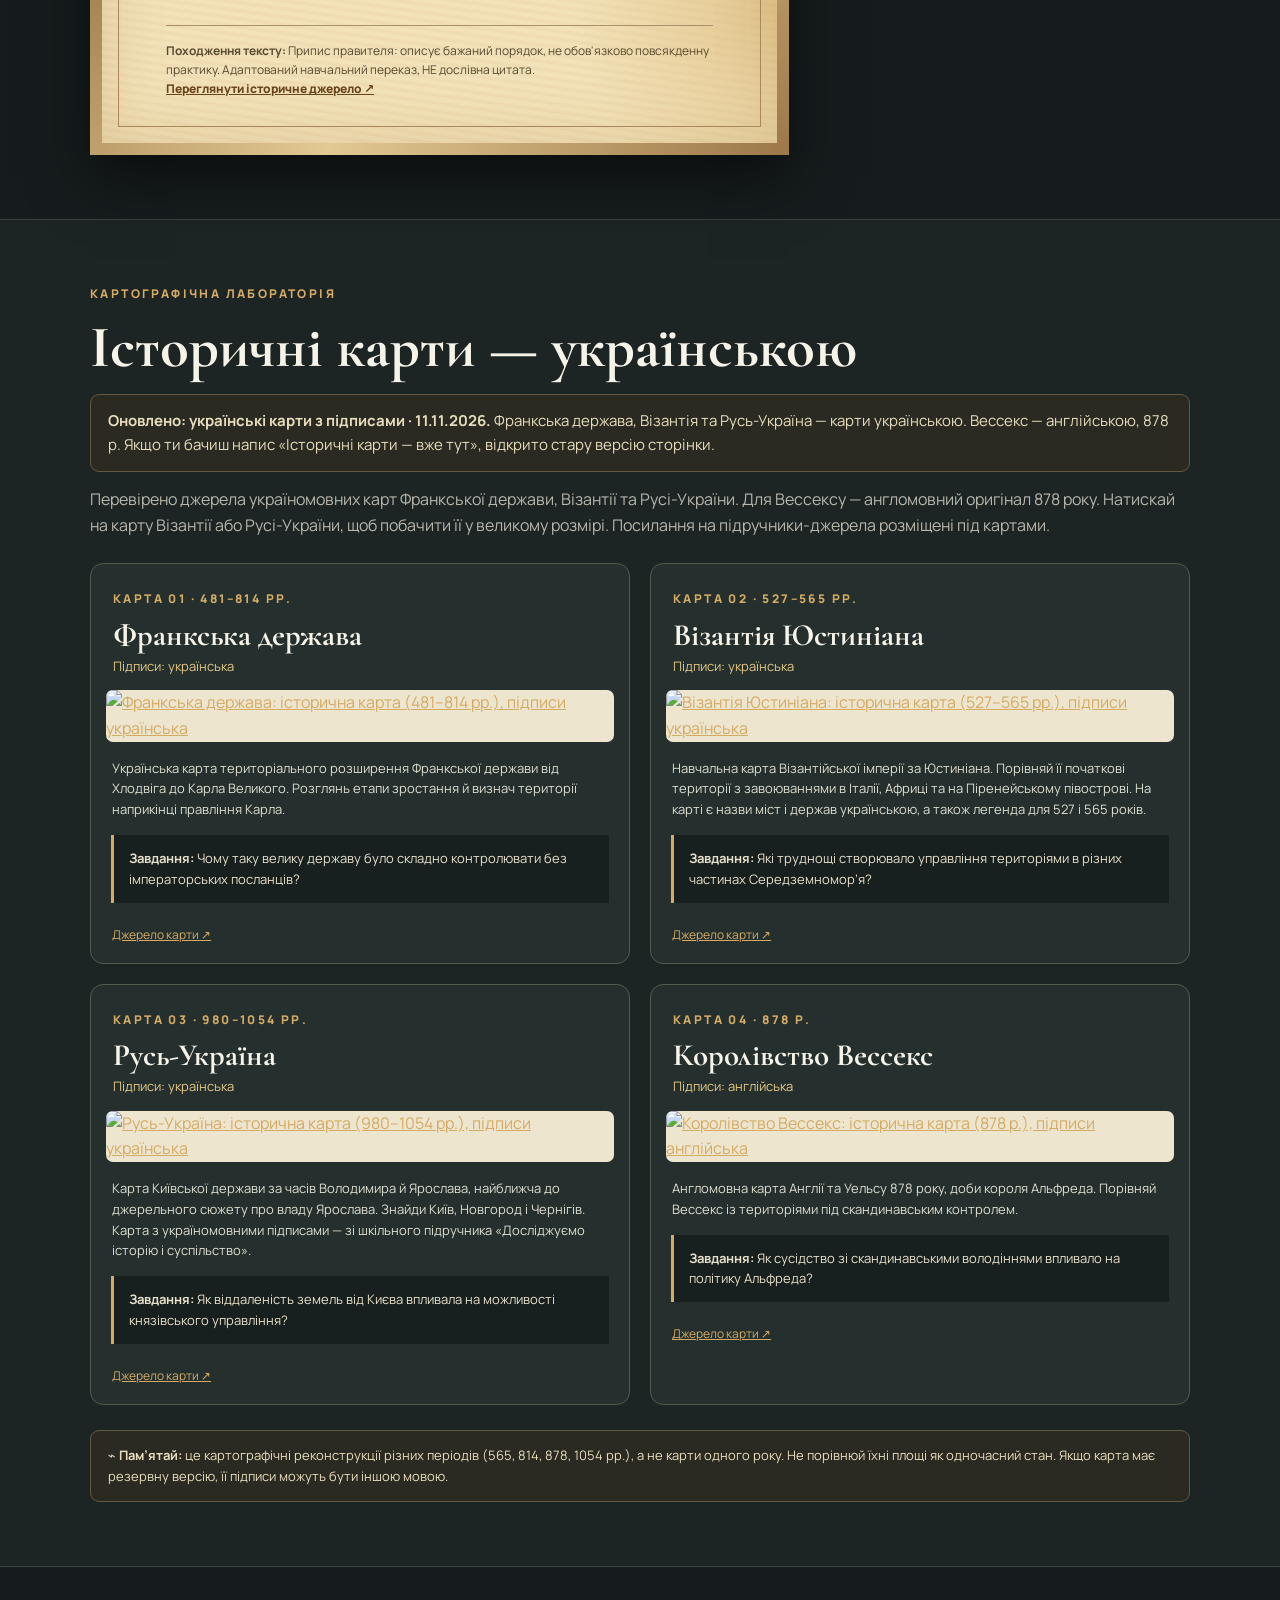
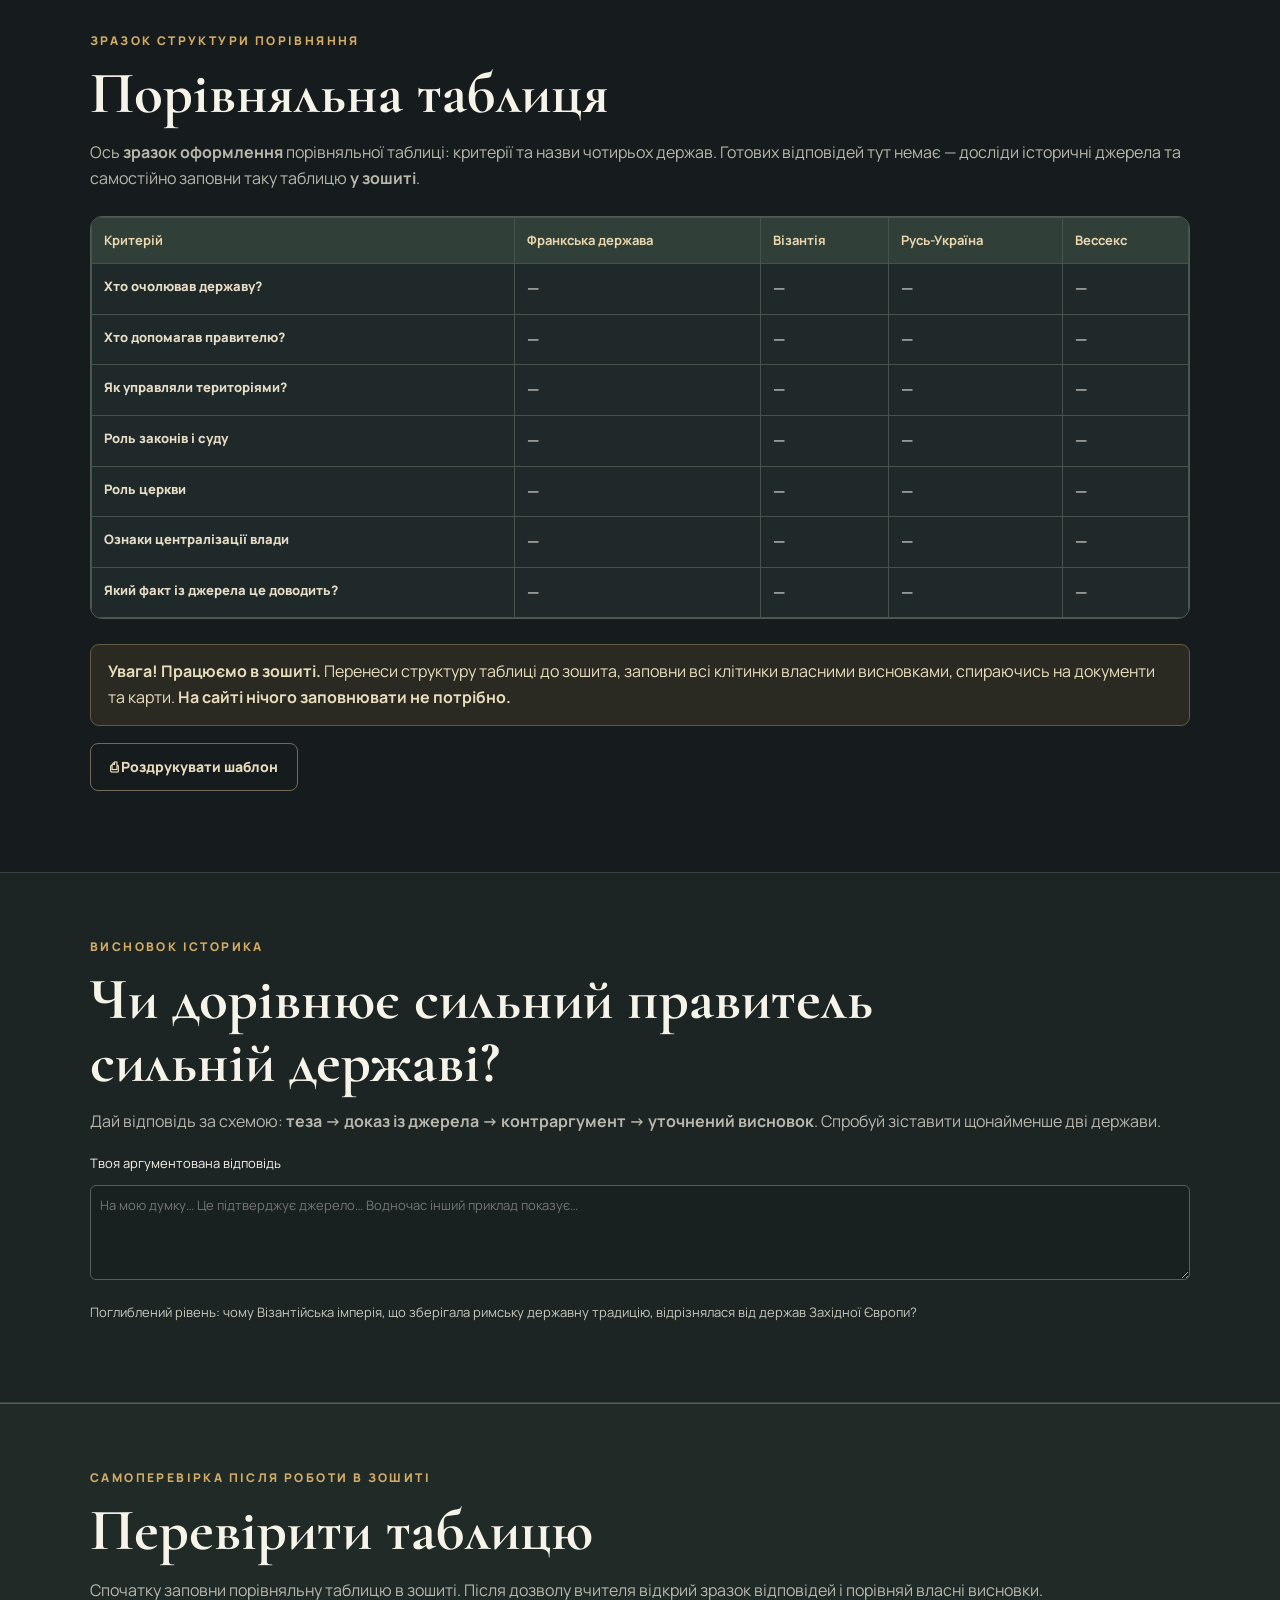
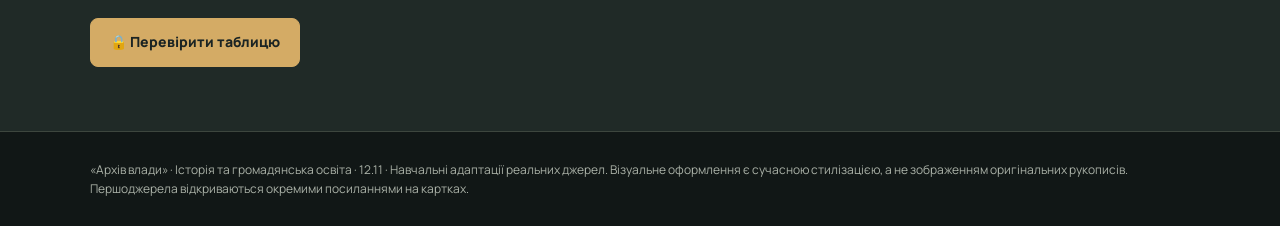
==== commit b4b347e1: "Виправити відкриття карт Юстиніана і Русі: лише україномовні зображення, без неозначеного Justinien " ====
--- a/Історія та ГО/12.11/index.html
+++ b/Історія та ГО/12.11/index.html
@@ -26,17 +26,17 @@
 table{border-collapse:collapse;width:100%;min-width:950px}th,td{border:1px solid #46544d;padding:12px;vertical-align:top}th{background:#304039;text-align:left;color:#ecd6ad;font-size:13px}td:first-child{font-weight:800;min-width:180px;color:#e6ddc7;font-size:13px}textarea{width:100%;resize:vertical;min-height:95px;border:1px solid #536057;border-radius:6px;background:#18211f;color:#f3eddc;padding:9px;outline:none;font-size:13px}textarea:focus{border-color:#d7b875}.response{width:100%;min-height:95px;margin-top:10px}.bar-actions{display:flex;gap:12px;flex-wrap:wrap;margin:17px 0}.secondary{color:#c8c9bd;font-size:13px}.foot{background:#111716;border-top:1px solid #3d463e;padding:28px 0;color:#aab1a7;font-size:12px}.foot a{color:#d4b97c}.sr{position:absolute;width:1px;height:1px;overflow:hidden;clip:rect(0,0,0,0)}@media(max-width:850px){.card-grid{grid-template-columns:repeat(2,1fr)}.document-layout,.intro-grid{grid-template-columns:1fr}.atlas-grid{grid-template-columns:1fr}nav{gap:10px}nav a{font-size:11px}}@media(max-width:500px){h1{font-size:56px}.brand{font-size:21px}.bar{align-items:flex-start;flex-direction:column;padding:10px 0;gap:7px}.card-grid{gap:8px}.mini{padding:13px}.mini strong{font-size:22px}.parchment{padding:33px 20px;border-width:7px}.script{font-size:23px}section{padding:46px 0}}
 @media print{header,.actions,.card-grid,.bar-actions,.foot,#answer-key{display:none!important}body{background:white;color:black}section{padding:16px 0}.parchment{box-shadow:none;min-height:auto}.document-layout{display:block}.research{margin-top:15px;color:black;background:white}.table-scroll{overflow:visible}table{min-width:0}textarea{color:black;background:white}}
 .atlas-map-grid{display:grid;grid-template-columns:repeat(2,minmax(0,1fr));gap:20px;margin:25px 0}.atlas-map{padding:15px;border-radius:13px;border:1px solid #515c50;background:#25302e;overflow:hidden}.atlas-map__top{padding:6px 7px 12px}.atlas-map__top h3{margin-top:8px}.atlas-map img{display:block;width:100%;height:320px;object-fit:contain;background:#eee5cf;border-radius:7px;transition:transform .2s}.atlas-map a:hover img{transform:scale(1.015)}.atlas-map p{padding:16px 6px 0;color:#deded1;font-size:13px}.atlas-map .prompt{margin:10px 5px}.map-credit{display:inline-block;padding:12px 6px 4px;font-size:12px}@media(max-width:750px){.atlas-map-grid{grid-template-columns:1fr}.atlas-map img{height:auto;max-height:460px}}@media print{.atlas-map-grid{grid-template-columns:1fr}.atlas-map{break-inside:avoid}.atlas-map img{height:230px}}.context-grid{display:grid;grid-template-columns:repeat(2,minmax(0,1fr));gap:15px;margin-top:25px}.context-card{background:#25312d;border:1px solid #4d5a4d;padding:22px;border-radius:12px}.context-card p{margin:15px 0;color:#eee6d7;font-size:14px}.context-card small{color:#cfb982}.source-switch{display:flex;gap:9px;flex-wrap:wrap;margin-top:17px}.source-button{flex:1 1 180px;background:#232d29;border:1px solid #56604f;color:#f4eee3;text-align:left;border-radius:10px;padding:13px 15px}.source-button small{display:block;color:#c7a870;letter-spacing:.05em;font-size:10px}.source-button span{display:block;margin-top:4px;font-size:13px;font-weight:700}.source-button.picked{background:#4c432f;border-color:#d4ab65}@media(max-width:740px){.context-grid{grid-template-columns:1fr}}</style>
-</head>
+<style id="map-fix-2026">.atlas-map img{width:100%;height:auto;object-fit:contain}.atlas-map__top .secondary{display:inline-block;color:#e3c783;margin-top:4px}.map-uk-note{margin:18px 0;padding:18px;background:#2d4038;border:1px solid #769b82;border-radius:9px;color:#eff6e7}</style></head>
 <body>
 <header><div class="wrap bar"><a class="brand" href="#">✦ Архів <span>влади</span></a><nav><a href="#context">Довідки</a><a href="#archive">Джерела</a><a href="#atlas">Історичні карти</a><a href="#comparison">Таблиця</a><a href="#conclusion">Висновок</a></nav></div></header>
 <main>
 <div class="hero"><div class="wrap"><div class="eyebrow">12 листопада · Історія та громадянська освіта · 10 клас</div><h1>Архів<br>влади<span style="color:var(--gold)">.</span></h1><p class="lead">Чотири держави. Шістнадцять історичних свідчень. Одне дослідницьке питання: <b>як насправді була влаштована влада раннього Середньовіччя?</b></p><span class="hero__badge">✧ Історичні джерела · Картографія · Порівняння · Аргументація</span><div class="actions"><a class="btn" href="#archive">Розкрити архів →</a><a class="btn alt" href="#comparison">До таблиці ↓</a></div></div></div>
 <section class="intro"><div class="wrap intro-grid"><div><div class="eyebrow">Місія дослідника</div><h2>Не вгадуй. Доводь.</h2><p class="muted">Мета практикуму — розрізняти організацію влади в середньовічних державах, знаходити в документах конкретні докази й порівнювати їх з історичним контекстом.</p><p class="small muted">Зверни увагу: фрагменти є скороченими <b>навчальними переказами</b> справжніх джерел, крім окремих позначених цитат. Вони не передають кожного слова оригіналу.</p></div><div class="steps"><div class="step"><b>01 / ДЖЕРЕЛО</b><div>Прочитай чотири документи своєї держави й визнач авторів, час та мету.</div></div><div class="step"><b>02 / КАРТА</b><div>Знайди територію, центр влади та сусідів держави.</div></div><div class="step"><b>03 / ДОКАЗ</b><div>Зроби висновок і наведи конкретне підтвердження.</div></div><div class="step"><b>04 / ПОРІВНЯННЯ</b><div>Заповни таблицю й сформулюй контраргумент.</div></div></div></div></section>
 <section id="context" class="intro"><div class="wrap"><div class="eyebrow">Коротко за підручником · перед дослідженням</div><h2>Історичні довідки</h2><p class="muted">Це стислі авторські перекази навчального матеріалу, <b>не дослівні фрагменти підручника</b>. Прочитай свою довідку, а потім перевір окремі твердження за джерелами.</p><div id="textbook-cards" class="context-grid"></div><div class="notice" style="margin-top:20px"><b>Джерело:</b> Щупак І. Я. та ін. «Історія та громадянська освіта», 10 клас, поглиблений рівень, «Оріон», § 40, 41, 43. Довідку про Вессекс укладено за зовнішніми матеріалами, оскільки підручник у зазначених параграфах його докладно не розглядає.</div></div></section><section id="archive"><div class="wrap"><div class="eyebrow">Сховище документів / I—IV</div><h2>Вибери історичне джерело</h2><p class="muted">Натисни на картку: відкриється стилізований документ і запитання дослідника.</p><div class="card-grid" id="cards"></div><div class="source-switch" id="doc-switcher" aria-label="Вибір документа"></div><div class="document-layout"><article class="parchment"><div class="archive-mark">Ex archivo historico · Навчальна реконструкція оформлення</div><h3 id="doc-title"></h3><div class="folio" id="doc-folio"></div><div class="script" id="doc-text"></div><div class="seal" aria-hidden="true">SIGIL</div><div class="source-note"><b>Походження тексту:</b> <span id="doc-note"></span><div><a id="doc-link" href="#" target="_blank" rel="noopener noreferrer">Переглянути історичне джерело ↗</a></div></div></article><aside class="research"><div class="eyebrow">Дослідницький лист</div><h3>Питання до джерела</h3><ol id="questions"></ol><div class="prompt"><b>Метод історика:</b> відокремлюй те, що прямо повідомляє документ, від власного припущення. Поясни, які питання джерело залишає без відповіді.</div><div class="details">Порада: занотовуй висновки до таблиці нижче. Її можна зберегти у файл або роздрукувати.</div></aside></div></div></section>
-<section id="atlas"><div class="wrap"><div class="eyebrow">Картографічна лабораторія</div><h2>Історичні карти — українською</h2><p class="notice" style="margin-top:16px;font-size:15px"><b>Оновлення карт · 11.11.2026.</b> Франкська держава, Візантія та Русь-Україна — карти українською. Вессекс — англійською, 878 р. Якщо ти бачиш напис «Історичні карти — вже тут», відкрито стару версію сторінки.</p><p class="muted">Перевірено джерела україномовних карт Франкської держави, Візантії та Русі-України. Для Вессексу — англомовний оригінал 878 року. Натискай на карту, щоб перейти до її джерела; якщо зовнішнє зображення недоступне, відкрий посилання під ним.</p><div class="atlas-map-grid">
+<section id="atlas"><div class="wrap"><div class="eyebrow">Картографічна лабораторія</div><h2>Історичні карти — українською</h2><p class="notice" style="margin-top:16px;font-size:15px"><b>Оновлено: українські карти з підписами · 11.11.2026.</b> Франкська держава, Візантія та Русь-Україна — карти українською. Вессекс — англійською, 878 р. Якщо ти бачиш напис «Історичні карти — вже тут», відкрито стару версію сторінки.</p><p class="muted">Перевірено джерела україномовних карт Франкської держави, Візантії та Русі-України. Для Вессексу — англомовний оригінал 878 року. Натискай на карту Візантії або Русі-України, щоб побачити її у великому розмірі. Посилання на підручники-джерела розміщені під картами.</p><div class="atlas-map-grid">
 <article class="atlas-map"><div class="atlas-map__top"><span class="eyebrow">КАРТА 01 · 481–814 рр.</span><h3>Франкська держава</h3><span class="secondary">Підписи: українська</span></div><a href="https://commons.wikimedia.org/wiki/File:Frankish_Empire_481_to_814-uk.svg" target="_blank" rel="noopener noreferrer" title="Відкрити джерело карти"><img loading="lazy" src="https://commons.wikimedia.org/wiki/Special:Redirect/file/Frankish%20Empire%20481%20to%20814-uk.svg"  alt="Франкська держава: історична карта (481–814 рр.), підписи українська" decoding="async"></a><p>Українська карта територіального розширення Франкської держави від Хлодвіга до Карла Великого. Розглянь етапи зростання й визнач території наприкінці правління Карла.</p><div class="prompt"><b>Завдання:</b> Чому таку велику державу було складно контролювати без імператорських посланців?</div><a href="https://commons.wikimedia.org/wiki/File:Frankish_Empire_481_to_814-uk.svg" target="_blank" rel="noopener noreferrer" class="map-credit">Джерело карти ↗</a></article>
-<article class="atlas-map"><div class="atlas-map__top"><span class="eyebrow">КАРТА 02 · 527–565 рр.</span><h3>Візантія Юстиніана</h3><span class="secondary">Підписи: українська</span></div><a href="https://uahistory.co/pidruchniki/podalyak-2020-world-history-7-class/4.php" target="_blank" rel="noopener noreferrer" title="Відкрити джерело карти"><img loading="lazy" src="https://uahistory.co/pidruchniki/podalyak-2020-world-history-7-class/podalyak-2020-world-history-7-class.files/image041.jpg" data-fallback="https://commons.wikimedia.org/wiki/Special:Redirect/file/Justinien%20527-565.svg" alt="Візантія Юстиніана: історична карта (527–565 рр.), підписи українська" decoding="async"></a><p>Навчальна карта Візантійської імперії за Юстиніана. Порівняй її початкові території з завоюваннями в Італії, Африці та на Піренейському півострові. Якщо зображення не завантажиться, з’явиться резервна іншомовна карта.</p><div class="prompt"><b>Завдання:</b> Які труднощі створювало управління територіями в різних частинах Середземномор’я?</div><a href="https://uahistory.co/pidruchniki/podalyak-2020-world-history-7-class/" target="_blank" rel="noopener noreferrer" class="map-credit">Джерело карти ↗</a></article>
-<article class="atlas-map"><div class="atlas-map__top"><span class="eyebrow">КАРТА 03 · 980–1054 рр.</span><h3>Русь-Україна</h3><span class="secondary">Підписи: українська</span></div><a href="https://uahistory.co/pidruchniki/moroz-explore-history-and-society-integrated-course-5-class-2022/6.php" target="_blank" rel="noopener noreferrer" title="Відкрити джерело карти"><img loading="lazy" src="https://uahistory.co/pidruchniki/moroz-explore-history-and-society-integrated-course-5-class-2022/moroz-explore-history-and-society-integrated-course-5-class-2022.files/image040.jpg" data-fallback="https://commons.wikimedia.org/wiki/Special:Redirect/file/Kievan%20Rus%20in%20the%2011th%20Century.png" alt="Русь-Україна: історична карта (980–1054 рр.), підписи українська" decoding="async"></a><p>Карта Київської держави за часів Володимира й Ярослава, найближча до джерельного сюжету про владу Ярослава. Знайди Київ, Новгород і Чернігів. Карта з україномовними підписами — зі шкільного підручника «Досліджуємо історію і суспільство».</p><div class="prompt"><b>Завдання:</b> Як віддаленість земель від Києва впливала на можливості князівського управління?</div><a href="https://litopys.org.ua/litop/map_980_1054.htm" target="_blank" rel="noopener noreferrer" class="map-credit">Джерело карти ↗</a></article>
+<article class="atlas-map"><div class="atlas-map__top"><span class="eyebrow">КАРТА 02 · 527–565 рр.</span><h3>Візантія Юстиніана</h3><span class="secondary">Підписи: українська</span></div><a href="https://uahistory.co/pidruchniki/podalyak-2020-world-history-7-class/podalyak-2020-world-history-7-class.files/image041.jpg" target="_blank" rel="noopener noreferrer" title="Відкрити карту з українськими підписами у великому розмірі"><img loading="lazy" src="https://uahistory.co/pidruchniki/podalyak-2020-world-history-7-class/podalyak-2020-world-history-7-class.files/image041.jpg" alt="Візантія Юстиніана: історична карта (527–565 рр.), підписи українська" decoding="async"></a><p>Навчальна карта Візантійської імперії за Юстиніана. Порівняй її початкові території з завоюваннями в Італії, Африці та на Піренейському півострові. На карті є назви міст і держав українською, а також легенда для 527 і 565 років.</p><div class="prompt"><b>Завдання:</b> Які труднощі створювало управління територіями в різних частинах Середземномор’я?</div><a href="https://uahistory.co/pidruchniki/podalyak-2020-world-history-7-class/" target="_blank" rel="noopener noreferrer" class="map-credit">Джерело карти ↗</a></article>
+<article class="atlas-map"><div class="atlas-map__top"><span class="eyebrow">КАРТА 03 · 980–1054 рр.</span><h3>Русь-Україна</h3><span class="secondary">Підписи: українська</span></div><a href="https://uahistory.co/pidruchniki/moroz-explore-history-and-society-integrated-course-5-class-2022/moroz-explore-history-and-society-integrated-course-5-class-2022.files/image040.jpg" target="_blank" rel="noopener noreferrer" title="Відкрити карту з українськими підписами у великому розмірі"><img loading="lazy" src="https://uahistory.co/pidruchniki/moroz-explore-history-and-society-integrated-course-5-class-2022/moroz-explore-history-and-society-integrated-course-5-class-2022.files/image040.jpg" alt="Русь-Україна: історична карта (980–1054 рр.), підписи українська" decoding="async"></a><p>Карта Київської держави за часів Володимира й Ярослава, найближча до джерельного сюжету про владу Ярослава. Знайди Київ, Новгород і Чернігів. Карта з україномовними підписами — зі шкільного підручника «Досліджуємо історію і суспільство».</p><div class="prompt"><b>Завдання:</b> Як віддаленість земель від Києва впливала на можливості князівського управління?</div><a href="https://litopys.org.ua/litop/map_980_1054.htm" target="_blank" rel="noopener noreferrer" class="map-credit">Джерело карти ↗</a></article>
 <article class="atlas-map"><div class="atlas-map__top"><span class="eyebrow">КАРТА 04 · 878 р.</span><h3>Королівство Вессекс</h3><span class="secondary">Підписи: англійська</span></div><a href="https://commons.wikimedia.org/wiki/File:England_878.svg" target="_blank" rel="noopener noreferrer" title="Відкрити джерело карти"><img loading="lazy" src="https://commons.wikimedia.org/wiki/Special:Redirect/file/England%20878.svg"  alt="Королівство Вессекс: історична карта (878 р.), підписи англійська" decoding="async"></a><p>Англомовна карта Англії та Уельсу 878 року, доби короля Альфреда. Порівняй Вессекс із територіями під скандинавським контролем.</p><div class="prompt"><b>Завдання:</b> Як сусідство зі скандинавськими володіннями впливало на політику Альфреда?</div><a href="https://commons.wikimedia.org/wiki/File:England_878.svg" target="_blank" rel="noopener noreferrer" class="map-credit">Джерело карти ↗</a></article>
 </div><div class="notice">⌁ <b>Пам’ятай:</b> це картографічні реконструкції різних періодів (565, 814, 878, 1054 рр.), а не карти одного року. Не порівнюй їхні площі як одночасний стан. Якщо карта має резервну версію, її підписи можуть бути іншою мовою.</div></div></section>
 <section id="comparison"><div class="wrap"><div class="eyebrow">Зразок структури порівняння</div><h2>Порівняльна таблиця</h2><p class="muted">Ось <b>зразок оформлення</b> порівняльної таблиці: критерії та назви чотирьох держав. Готових відповідей тут немає — досліди історичні джерела та самостійно заповни таку таблицю <b>у зошиті</b>.</p><div class="table-scroll"><table id="matrix"><thead><tr><th>Критерій</th><th>Франкська держава</th><th>Візантія</th><th>Русь-Україна</th><th>Вессекс</th></tr></thead><tbody><tr><td>Хто очолював державу?</td><td>—</td><td>—</td><td>—</td><td>—</td></tr>
